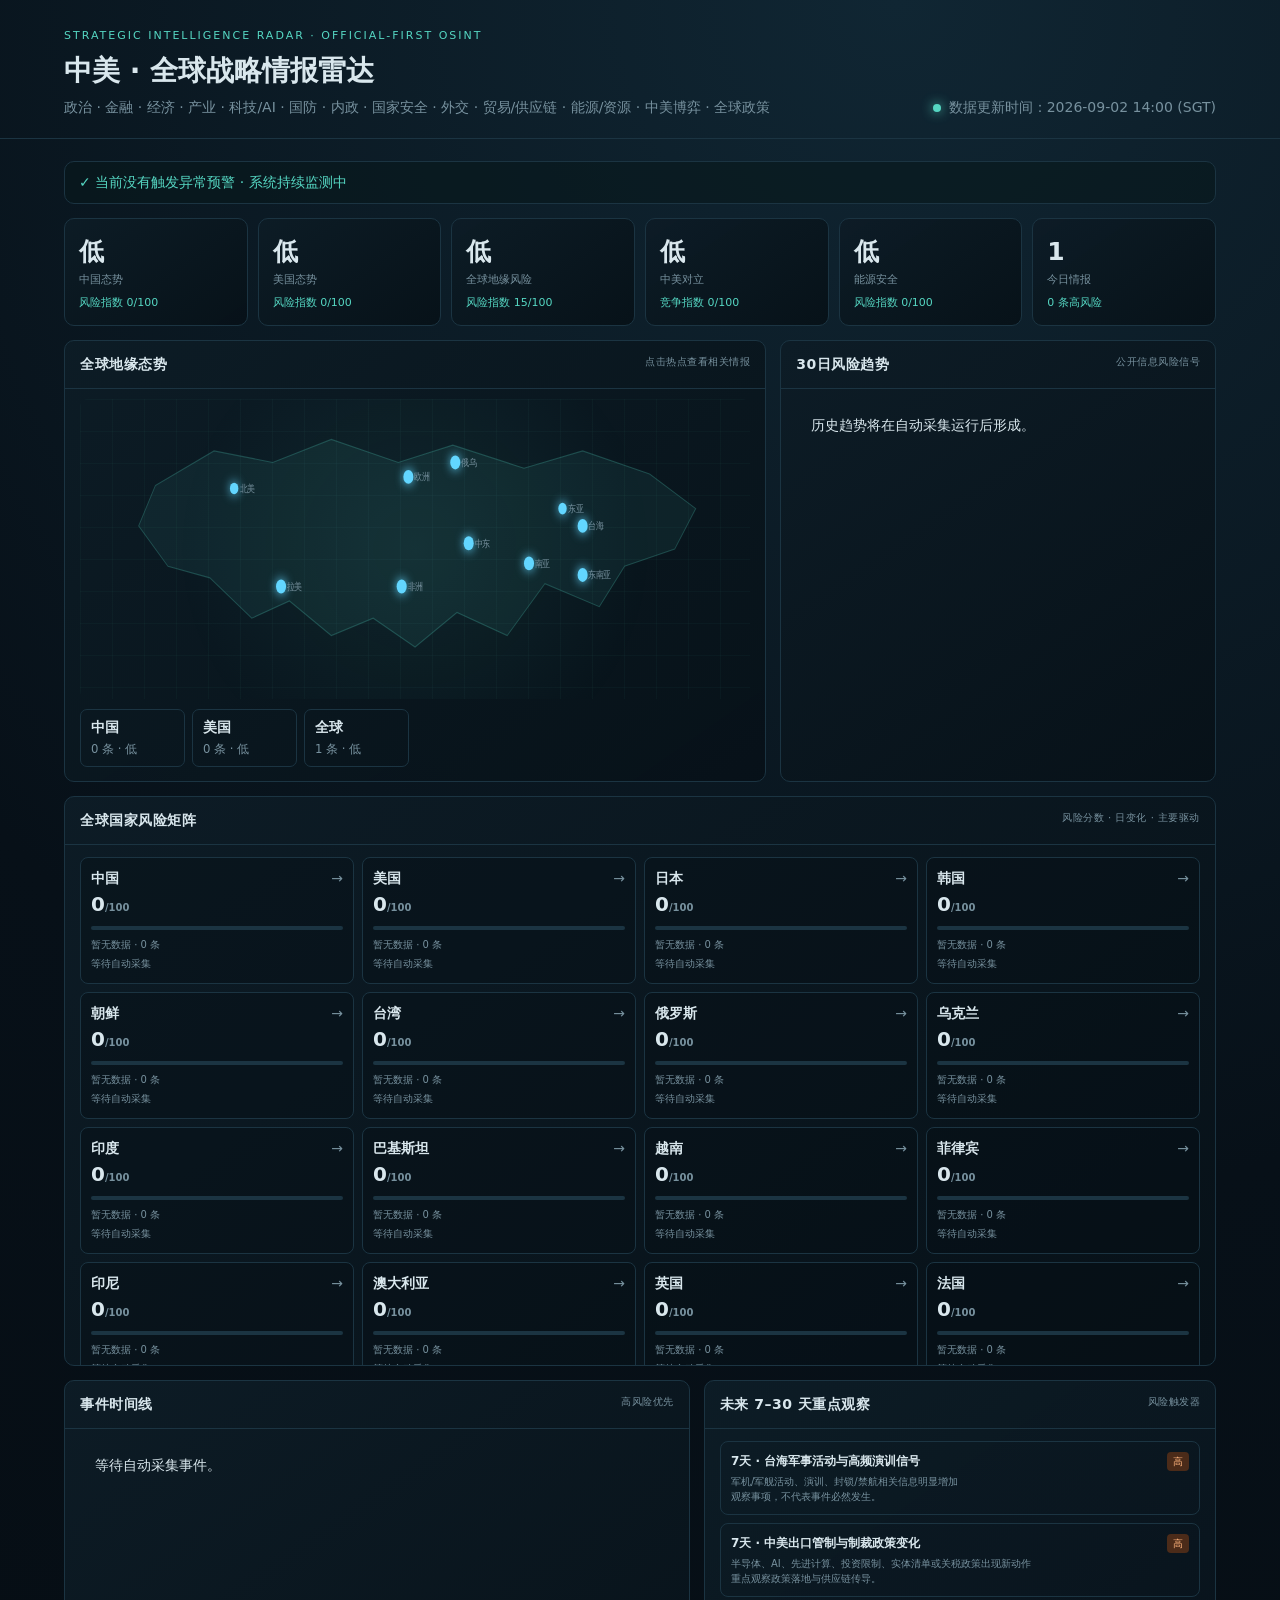
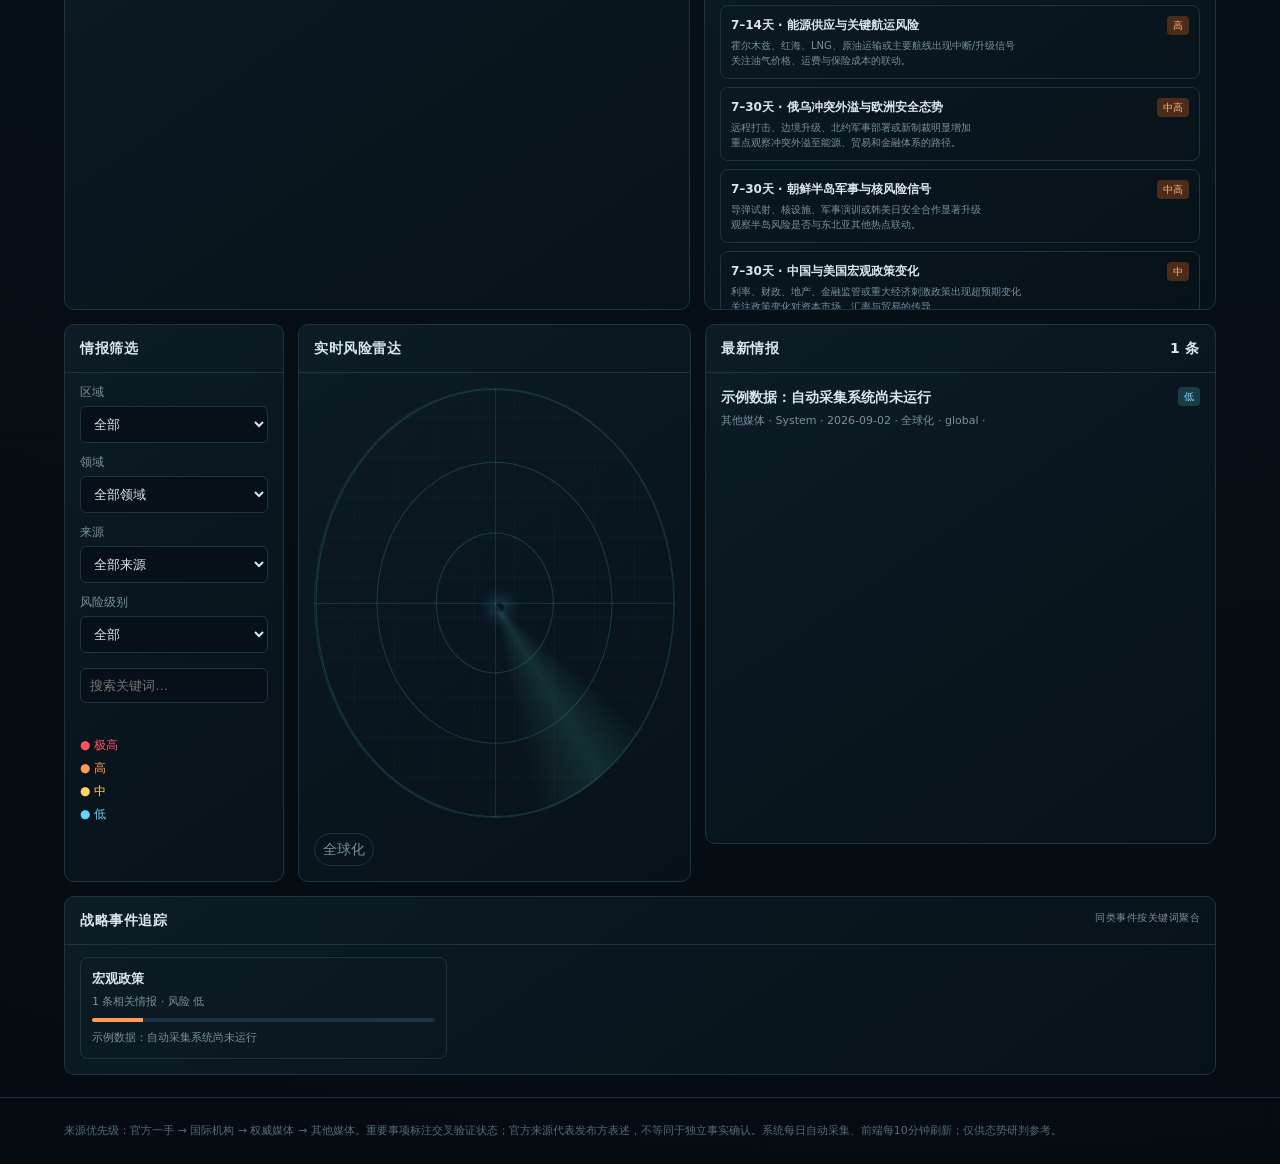
==== index.html @ b7cff1e7 "Update dashboard with all 13 intelligence categories and source filter" ====
<!doctype html>
<html lang="zh-CN"><head><meta charset="utf-8"><meta name="viewport" content="width=device-width,initial-scale=1"><meta name="theme-color" content="#071018"><title>中美 · 全球战略情报雷达</title><link rel="stylesheet" href="styles.css"></head><body>
<header class="topbar"><div><div class="eyebrow">STRATEGIC INTELLIGENCE RADAR · OFFICIAL-FIRST OSINT</div><h1>中美 · 全球战略情报雷达</h1><p>政治 · 金融 · 经济 · 产业 · 科技/AI · 国防 · 内政 · 国家安全 · 外交 · 贸易/供应链 · 能源/资源 · 中美博弈 · 全球政策</p></div><div class="status"><span class="dot"></span><span id="updated">正在读取数据…</span></div></header><main>
<section id="alerts" class="alerts"></section>
<section class="kpis" id="kpis"></section><section class="dashboard"><section class="panel map-panel"><div class="panel-title row"><span>全球地缘态势</span><span class="sub">点击热点查看相关情报</span></div><div id="worldMap" class="world-map"></div><div id="mapCards" class="map-cards"></div></section><section class="panel trend-panel"><div class="panel-title row"><span>30日风险趋势</span><span class="sub">公开信息风险信号</span></div><div id="trend" class="trend"></div><div id="trendLegend" class="trend-legend"></div></section></section>
<section class="panel matrix-panel"><div class="panel-title row"><span>全球国家风险矩阵</span><span class="sub">风险分数 · 日变化 · 主要驱动</span></div><div id="matrix" class="matrix"></div></section>
<section class="strategic-grid"><section class="panel"><div class="panel-title row"><span>事件时间线</span><span class="sub">高风险优先</span></div><div id="timeline" class="timeline"></div></section><section class="panel"><div class="panel-title row"><span>未来 7–30 天重点观察</span><span class="sub">风险触发器</span></div><div id="watchlist" class="watchlist"></div></section></section>
<section class="layout"><aside class="panel filters"><div class="panel-title">情报筛选</div><label>区域<select id="region"><option value="all">全部</option><option value="china">中国</option><option value="us">美国</option><option value="global">全球</option></select></label><label>领域<select id="category"><option value="all">全部领域</option><option>政治</option><option>金融</option><option>经济</option><option>产业</option><option>科技 / AI</option><option>国防</option><option>内政</option><option>国家安全</option><option>外交</option><option>贸易 / 供应链</option><option>能源 / 资源</option><option>中美博弈</option><option>全球政策</option></select></label><label>来源<select id="sourceTier"><option value="all">全部来源</option><option value="official">官方一手</option><option value="institution">国际机构</option><option value="major_media">权威媒体</option><option value="media">其他媒体</option></select></label><label>风险级别<select id="risk"><option value="all">全部</option><option value="critical">极高</option><option value="high">高</option><option value="medium">中</option><option value="low">低</option></select></label><input id="search" type="search" placeholder="搜索关键词…"><div class="legend"><span class="critical">● 极高</span><span class="high">● 高</span><span class="medium">● 中</span><span class="low">● 低</span></div></aside><section class="panel radar-panel"><div class="panel-title">实时风险雷达</div><div id="radar" class="radar"><div class="radar-ring r1"></div><div class="radar-ring r2"></div><div class="radar-ring r3"></div><div class="radar-cross"></div><div id="blips"></div></div><div id="hotspots" class="hotspots"></div></section><section class="panel feed-panel"><div class="panel-title row"><span>最新情报</span><span id="count"></span></div><div id="feed"></div></section></section>
<section class="panel events-panel"><div class="panel-title row"><span>战略事件追踪</span><span class="sub">同类事件按关键词聚合</span></div><div id="events" class="events"></div></section></main><footer>来源优先级：官方一手 → 国际机构 → 权威媒体 → 其他媒体。重要事项标注交叉验证状态；官方来源代表发布方表述，不等同于独立事实确认。系统每日自动采集、前端每10分钟刷新；仅供态势研判参考。</footer><script src="app.js"></script></body></html>
---- styles.css ----
:root{--bg:#071018;--panel:#0b1620;--line:#1b3442;--text:#d9e7ed;--muted:#77919e;--accent:#55d6c2;--critical:#ff5263;--high:#ff9b55;--medium:#ffd166;--low:#62d6ff}*{box-sizing:border-box}body{margin:0;background:radial-gradient(circle at 70% 0,#102633 0,#071018 42%,#050b10 100%);color:var(--text);font:14px/1.5 Inter,system-ui,-apple-system,BlinkMacSystemFont,"Segoe UI",sans-serif}.topbar{padding:28px 5vw 20px;border-bottom:1px solid var(--line);display:flex;justify-content:space-between;gap:20px;align-items:flex-end}.eyebrow{color:var(--accent);font-size:11px;letter-spacing:2px}h1{margin:5px 0;font-size:28px}p{margin:0;color:var(--muted)}.status{color:var(--muted);white-space:nowrap}.dot{display:inline-block;width:8px;height:8px;background:var(--accent);border-radius:50%;box-shadow:0 0 12px var(--accent);margin-right:8px}main{max-width:1550px;margin:auto;padding:22px 5vw}.alerts{display:grid;gap:9px;margin-bottom:14px}.alert-card{border:1px solid var(--line);border-radius:10px;padding:12px 14px;background:rgba(28,13,17,.75);box-shadow:0 0 18px rgba(255,82,99,.06)}.alert-high{border-color:rgba(255,82,99,.55)}.alert-medium{border-color:rgba(255,155,85,.5);background:rgba(30,22,15,.72)}.alert-top{display:flex;align-items:center;gap:8px;color:var(--muted);font-size:11px}.alert-top time{margin-left:auto}.alert-badge{background:var(--critical);color:#16070a;border-radius:4px;padding:2px 6px;font-weight:800;letter-spacing:.7px}.alert-card h2{font-size:15px;margin:5px 0}.alert-card p{font-size:12px}.alert-card small{display:block;margin-top:5px;color:#9aaeb6}.alert-empty{border:1px solid var(--line);border-radius:10px;padding:10px 14px;color:var(--accent);background:rgba(7,24,28,.6)}.kpis{display:grid;grid-template-columns:repeat(6,1fr);gap:10px;margin-bottom:14px}.kpi,.panel{background:linear-gradient(145deg,rgba(13,28,38,.96),rgba(7,17,24,.98));border:1px solid var(--line);border-radius:10px}.kpi{padding:14px}.kpi b{font-size:25px}.kpi span{display:block;color:var(--muted);font-size:11px;margin-top:2px}.kpi .score{font-size:11px;color:var(--accent);margin-top:6px}.dashboard{display:grid;grid-template-columns:1.45fr .9fr;gap:14px;margin-bottom:14px}.panel-title{padding:13px 15px;border-bottom:1px solid var(--line);font-weight:700;letter-spacing:.5px}.row{display:flex;justify-content:space-between}.sub{font-size:10px;color:var(--muted);font-weight:400}.world-map{height:300px;margin:10px 15px 0;position:relative;border-radius:8px;overflow:hidden;background:radial-gradient(circle at 50% 50%,rgba(85,214,194,.08),transparent 65%),linear-gradient(rgba(85,214,194,.035) 1px,transparent 1px),linear-gradient(90deg,rgba(85,214,194,.035) 1px,transparent 1px);background-size:auto,32px 32px,32px 32px}.world-map svg{width:100%;height:100%}.map-outline{fill:rgba(85,214,194,.07);stroke:rgba(85,214,194,.25);stroke-width:1}.map-dot{cursor:pointer;filter:drop-shadow(0 0 5px currentColor)}.map-label{fill:var(--muted);font-size:9px}.map-cards{display:flex;gap:7px;flex-wrap:wrap;padding:10px 15px 14px}.map-card{border:1px solid var(--line);padding:7px 10px;border-radius:7px;min-width:105px}.map-card b{display:block}.map-card small{color:var(--muted)}.trend{height:300px;padding:12px 15px 0}.trend svg{width:100%;height:100%}.trend-grid{stroke:rgba(85,214,194,.12);stroke-width:1}.trend-line{fill:none;stroke:var(--accent);stroke-width:2.5}.trend-area{fill:rgba(85,214,194,.08)}.trend-dot{fill:var(--accent)}.trend-text{fill:var(--muted);font-size:9px}.trend-legend{padding:4px 15px 14px;color:var(--muted);font-size:10px}.matrix-panel{margin-bottom:14px}.matrix{display:grid;grid-template-columns:repeat(4,1fr);gap:8px;padding:12px 15px 15px;max-height:520px;overflow:auto}.country{border:1px solid var(--line);border-radius:8px;padding:10px;background:rgba(4,12,18,.35)}.country .head{display:flex;justify-content:space-between;gap:8px}.country b{font-size:14px}.country small,.country p{font-size:10px;color:var(--muted)}.country .score{font-size:20px;font-weight:700}.arrow.up{color:var(--critical)}.arrow.down{color:var(--accent)}.arrow.flat{color:var(--muted)}.country .bar{height:4px;background:var(--line);border-radius:3px;overflow:hidden;margin:7px 0}.country .bar i{display:block;height:100%;background:var(--high)}.strategic-grid{display:grid;grid-template-columns:1.1fr .9fr;gap:14px;margin-bottom:14px}.timeline,.watchlist{padding:12px 15px;max-height:480px;overflow:auto}.timeline-item{display:grid;grid-template-columns:70px 1fr;gap:10px;padding:10px 0;border-bottom:1px solid var(--line)}.timeline-item:last-child{border:0}.timeline-date{color:var(--muted);font-size:10px}.timeline-item h3{margin:0 0 3px;font-size:12px}.watch{border:1px solid var(--line);border-radius:8px;padding:10px;margin-bottom:8px}.watch:last-child{margin-bottom:0}.watch h3{margin:0 0 4px;font-size:12px}.watch p{font-size:10px}.priority{float:right;font-size:10px;padding:2px 6px;border-radius:4px;background:#4b2b19;color:#ffb47d}.layout{display:grid;grid-template-columns:220px minmax(330px,1fr) minmax(400px,1.3fr);gap:14px}.filters label{display:block;padding:10px 15px 0;color:var(--muted);font-size:12px}.filters select,.filters input{width:100%;margin-top:5px;padding:9px;background:#071018;border:1px solid var(--line);color:var(--text);border-radius:6px}.filters input{margin:15px;width:calc(100% - 30px)}.legend{padding:18px 15px;display:grid;gap:5px;font-size:12px}.critical{color:var(--critical)}.high{color:var(--high)}.medium{color:var(--medium)}.low{color:var(--low)}.radar{height:430px;margin:15px;position:relative;overflow:hidden;background:repeating-linear-gradient(0deg,transparent 0 39px,rgba(85,214,194,.06) 40px),repeating-linear-gradient(90deg,transparent 0 39px,rgba(85,214,194,.06) 40px);border:1px solid #15303a;border-radius:50%}.radar:after{content:"";position:absolute;inset:0;background:conic-gradient(from 220deg,transparent 0 75%,rgba(85,214,194,.14) 80%,transparent 86%);animation:sweep 5s linear infinite}@keyframes sweep{to{transform:rotate(360deg)}}.radar-ring{position:absolute;border:1px solid rgba(85,214,194,.2);border-radius:50%;left:50%;top:50%;transform:translate(-50%,-50%)}.r1{width:33%;height:33%}.r2{width:66%;height:66%}.r3{width:100%;height:100%}.radar-cross{position:absolute;left:50%;top:0;bottom:0;border-left:1px solid rgba(85,214,194,.14)}.radar-cross:after{content:"";position:absolute;top:50%;left:-50vw;width:100vw;border-top:1px solid rgba(85,214,194,.14)}.blip{position:absolute;width:9px;height:9px;border-radius:50%;box-shadow:0 0 16px currentColor;z-index:2}.hotspots{padding:0 15px 15px;display:flex;flex-wrap:wrap;gap:7px}.tag{border:1px solid var(--line);padding:5px 8px;border-radius:20px;color:var(--muted)}.feed-panel{min-height:430px;max-height:520px;overflow:auto}.item{padding:14px 15px;border-bottom:1px solid var(--line)}.item:last-child{border:0}.item h3{font-size:14px;margin:0 0 5px}.meta{color:var(--muted);font-size:11px}.badge{float:right;border-radius:4px;padding:2px 6px;font-size:10px}.badge.极高{background:#4a1820;color:#ff8290}.badge.高{background:#4b2b19;color:#ffb47d}.badge.中{background:#493e19;color:#ffe092}.badge.低{background:#173c48;color:#82e3ff}a{color:inherit;text-decoration:none}.events-panel{margin-top:14px}.events{display:grid;grid-template-columns:repeat(3,1fr);gap:10px;padding:12px 15px 15px}.event{border:1px solid var(--line);border-radius:8px;padding:11px}.event h3{margin:0 0 5px;font-size:13px}.event p{font-size:11px}.event .bar{height:4px;background:var(--line);margin:8px 0;border-radius:3px;overflow:hidden}.event .bar i{display:block;height:100%;background:var(--high)}footer{padding:25px 5vw;color:#536b75;font-size:11px;border-top:1px solid var(--line)}@media(max-width:1100px){.kpis{grid-template-columns:repeat(3,1fr)}.layout{grid-template-columns:1fr 1fr}.filters{grid-column:1/-1}.dashboard,.strategic-grid{grid-template-columns:1fr}.matrix{grid-template-columns:repeat(3,1fr)}.events{grid-template-columns:1fr 1fr}}@media(max-width:700px){.topbar{display:block}.status{margin-top:12px}.kpis{grid-template-columns:repeat(2,1fr)}.layout{grid-template-columns:1fr}.filters{display:block}.world-map{height:250px}.matrix{grid-template-columns:1fr 1fr}.events{grid-template-columns:1fr}.kpi b{font-size:22px}}
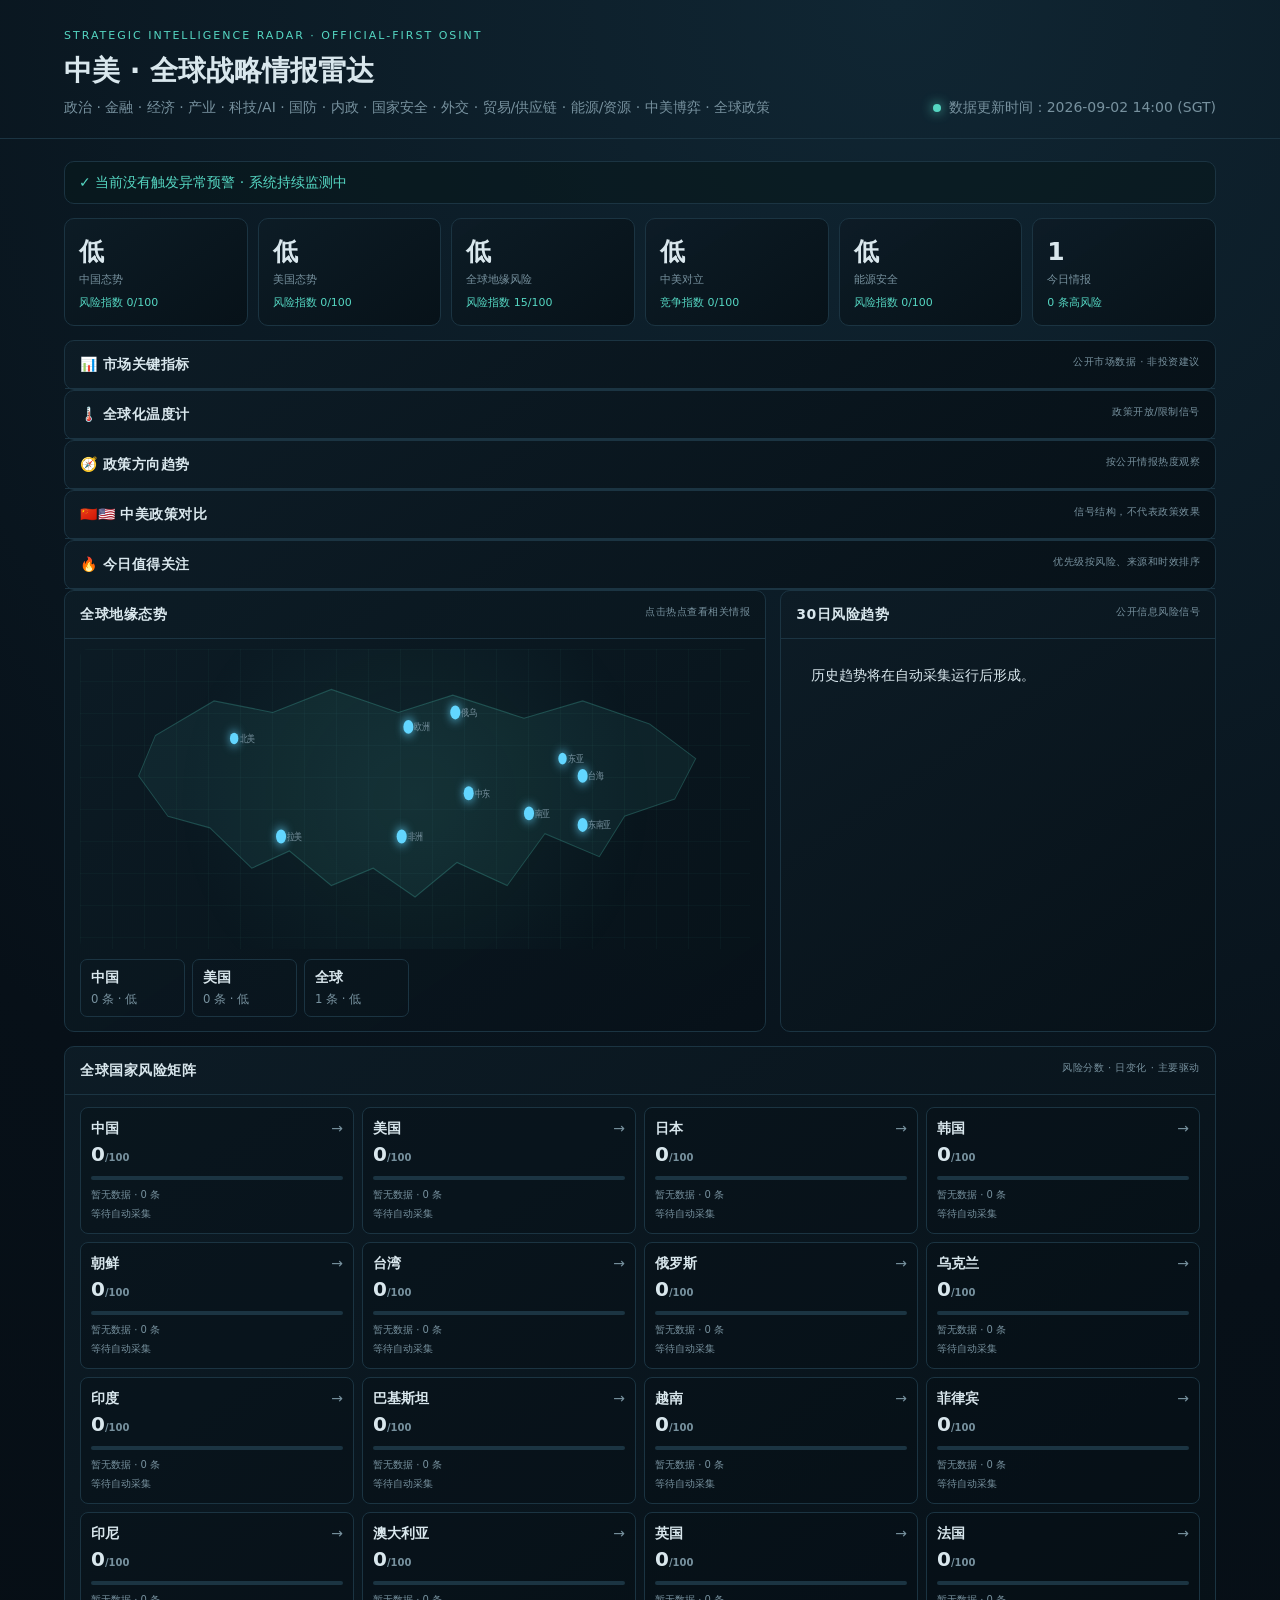
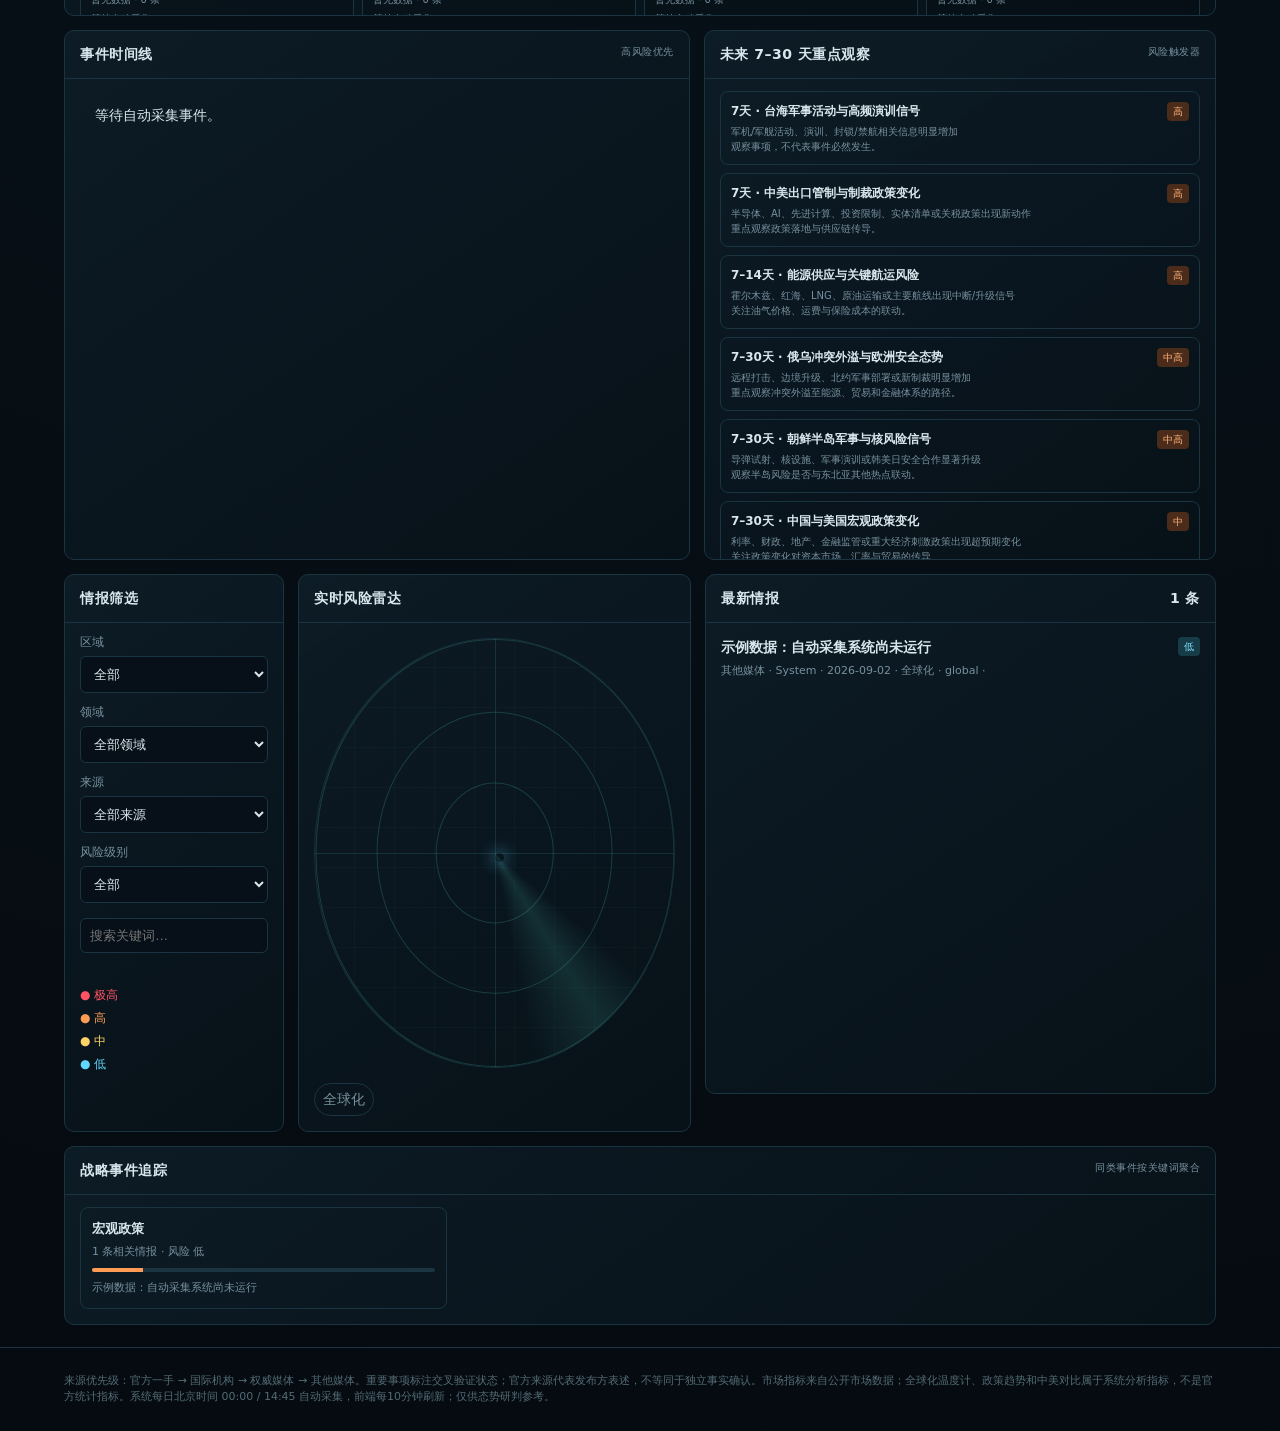
==== commit 683e3900: "feat: add market policy and focus dashboards" ====
--- a/index.html
+++ b/index.html
@@ -2,8 +2,18 @@
 <html lang="zh-CN"><head><meta charset="utf-8"><meta name="viewport" content="width=device-width,initial-scale=1"><meta name="theme-color" content="#071018"><title>中美 · 全球战略情报雷达</title><link rel="stylesheet" href="styles.css"></head><body>
 <header class="topbar"><div><div class="eyebrow">STRATEGIC INTELLIGENCE RADAR · OFFICIAL-FIRST OSINT</div><h1>中美 · 全球战略情报雷达</h1><p>政治 · 金融 · 经济 · 产业 · 科技/AI · 国防 · 内政 · 国家安全 · 外交 · 贸易/供应链 · 能源/资源 · 中美博弈 · 全球政策</p></div><div class="status"><span class="dot"></span><span id="updated">正在读取数据…</span></div></header><main>
 <section id="alerts" class="alerts"></section>
-<section class="kpis" id="kpis"></section><section class="dashboard"><section class="panel map-panel"><div class="panel-title row"><span>全球地缘态势</span><span class="sub">点击热点查看相关情报</span></div><div id="worldMap" class="world-map"></div><div id="mapCards" class="map-cards"></div></section><section class="panel trend-panel"><div class="panel-title row"><span>30日风险趋势</span><span class="sub">公开信息风险信号</span></div><div id="trend" class="trend"></div><div id="trendLegend" class="trend-legend"></div></section></section>
+<section class="kpis" id="kpis"></section>
+<section class="intel-grid">
+<section class="panel"><div class="panel-title row"><span>📊 市场关键指标</span><span class="sub">公开市场数据 · 非投资建议</span></div><div id="marketIndicators" class="indicator-grid"></div></section>
+<section class="panel"><div class="panel-title row"><span>🌡️ 全球化温度计</span><span class="sub">政策开放/限制信号</span></div><div id="globalTemp" class="temperature"></div></section>
+</section>
+<section class="intel-grid">
+<section class="panel"><div class="panel-title row"><span>🧭 政策方向趋势</span><span class="sub">按公开情报热度观察</span></div><div id="policyDirection" class="direction-grid"></div></section>
+<section class="panel"><div class="panel-title row"><span>🇨🇳🇺🇸 中美政策对比</span><span class="sub">信号结构，不代表政策效果</span></div><div id="policyCompare" class="compare-grid"></div></section>
+</section>
+<section class="panel focus-panel"><div class="panel-title row"><span>🔥 今日值得关注</span><span class="sub">优先级按风险、来源和时效排序</span></div><div id="todayFocus" class="focus-list"></div></section>
+<section class="dashboard"><section class="panel map-panel"><div class="panel-title row"><span>全球地缘态势</span><span class="sub">点击热点查看相关情报</span></div><div id="worldMap" class="world-map"></div><div id="mapCards" class="map-cards"></div></section><section class="panel trend-panel"><div class="panel-title row"><span>30日风险趋势</span><span class="sub">公开信息风险信号</span></div><div id="trend" class="trend"></div><div id="trendLegend" class="trend-legend"></div></section></section>
 <section class="panel matrix-panel"><div class="panel-title row"><span>全球国家风险矩阵</span><span class="sub">风险分数 · 日变化 · 主要驱动</span></div><div id="matrix" class="matrix"></div></section>
 <section class="strategic-grid"><section class="panel"><div class="panel-title row"><span>事件时间线</span><span class="sub">高风险优先</span></div><div id="timeline" class="timeline"></div></section><section class="panel"><div class="panel-title row"><span>未来 7–30 天重点观察</span><span class="sub">风险触发器</span></div><div id="watchlist" class="watchlist"></div></section></section>
 <section class="layout"><aside class="panel filters"><div class="panel-title">情报筛选</div><label>区域<select id="region"><option value="all">全部</option><option value="china">中国</option><option value="us">美国</option><option value="global">全球</option></select></label><label>领域<select id="category"><option value="all">全部领域</option><option>政治</option><option>金融</option><option>经济</option><option>产业</option><option>科技 / AI</option><option>国防</option><option>内政</option><option>国家安全</option><option>外交</option><option>贸易 / 供应链</option><option>能源 / 资源</option><option>中美博弈</option><option>全球政策</option></select></label><label>来源<select id="sourceTier"><option value="all">全部来源</option><option value="official">官方一手</option><option value="institution">国际机构</option><option value="major_media">权威媒体</option><option value="media">其他媒体</option></select></label><label>风险级别<select id="risk"><option value="all">全部</option><option value="critical">极高</option><option value="high">高</option><option value="medium">中</option><option value="low">低</option></select></label><input id="search" type="search" placeholder="搜索关键词…"><div class="legend"><span class="critical">● 极高</span><span class="high">● 高</span><span class="medium">● 中</span><span class="low">● 低</span></div></aside><section class="panel radar-panel"><div class="panel-title">实时风险雷达</div><div id="radar" class="radar"><div class="radar-ring r1"></div><div class="radar-ring r2"></div><div class="radar-ring r3"></div><div class="radar-cross"></div><div id="blips"></div></div><div id="hotspots" class="hotspots"></div></section><section class="panel feed-panel"><div class="panel-title row"><span>最新情报</span><span id="count"></span></div><div id="feed"></div></section></section>
-<section class="panel events-panel"><div class="panel-title row"><span>战略事件追踪</span><span class="sub">同类事件按关键词聚合</span></div><div id="events" class="events"></div></section></main><footer>来源优先级：官方一手 → 国际机构 → 权威媒体 → 其他媒体。重要事项标注交叉验证状态；官方来源代表发布方表述，不等同于独立事实确认。系统每日自动采集、前端每10分钟刷新；仅供态势研判参考。</footer><script src="app.js"></script></body></html>
+<section class="panel events-panel"><div class="panel-title row"><span>战略事件追踪</span><span class="sub">同类事件按关键词聚合</span></div><div id="events" class="events"></div></section></main><footer>来源优先级：官方一手 → 国际机构 → 权威媒体 → 其他媒体。重要事项标注交叉验证状态；官方来源代表发布方表述，不等同于独立事实确认。市场指标来自公开市场数据；全球化温度计、政策趋势和中美对比属于系统分析指标，不是官方统计指标。系统每日北京时间 00:00 / 14:45 自动采集，前端每10分钟刷新；仅供态势研判参考。</footer><script src="app.js"></script></body></html>
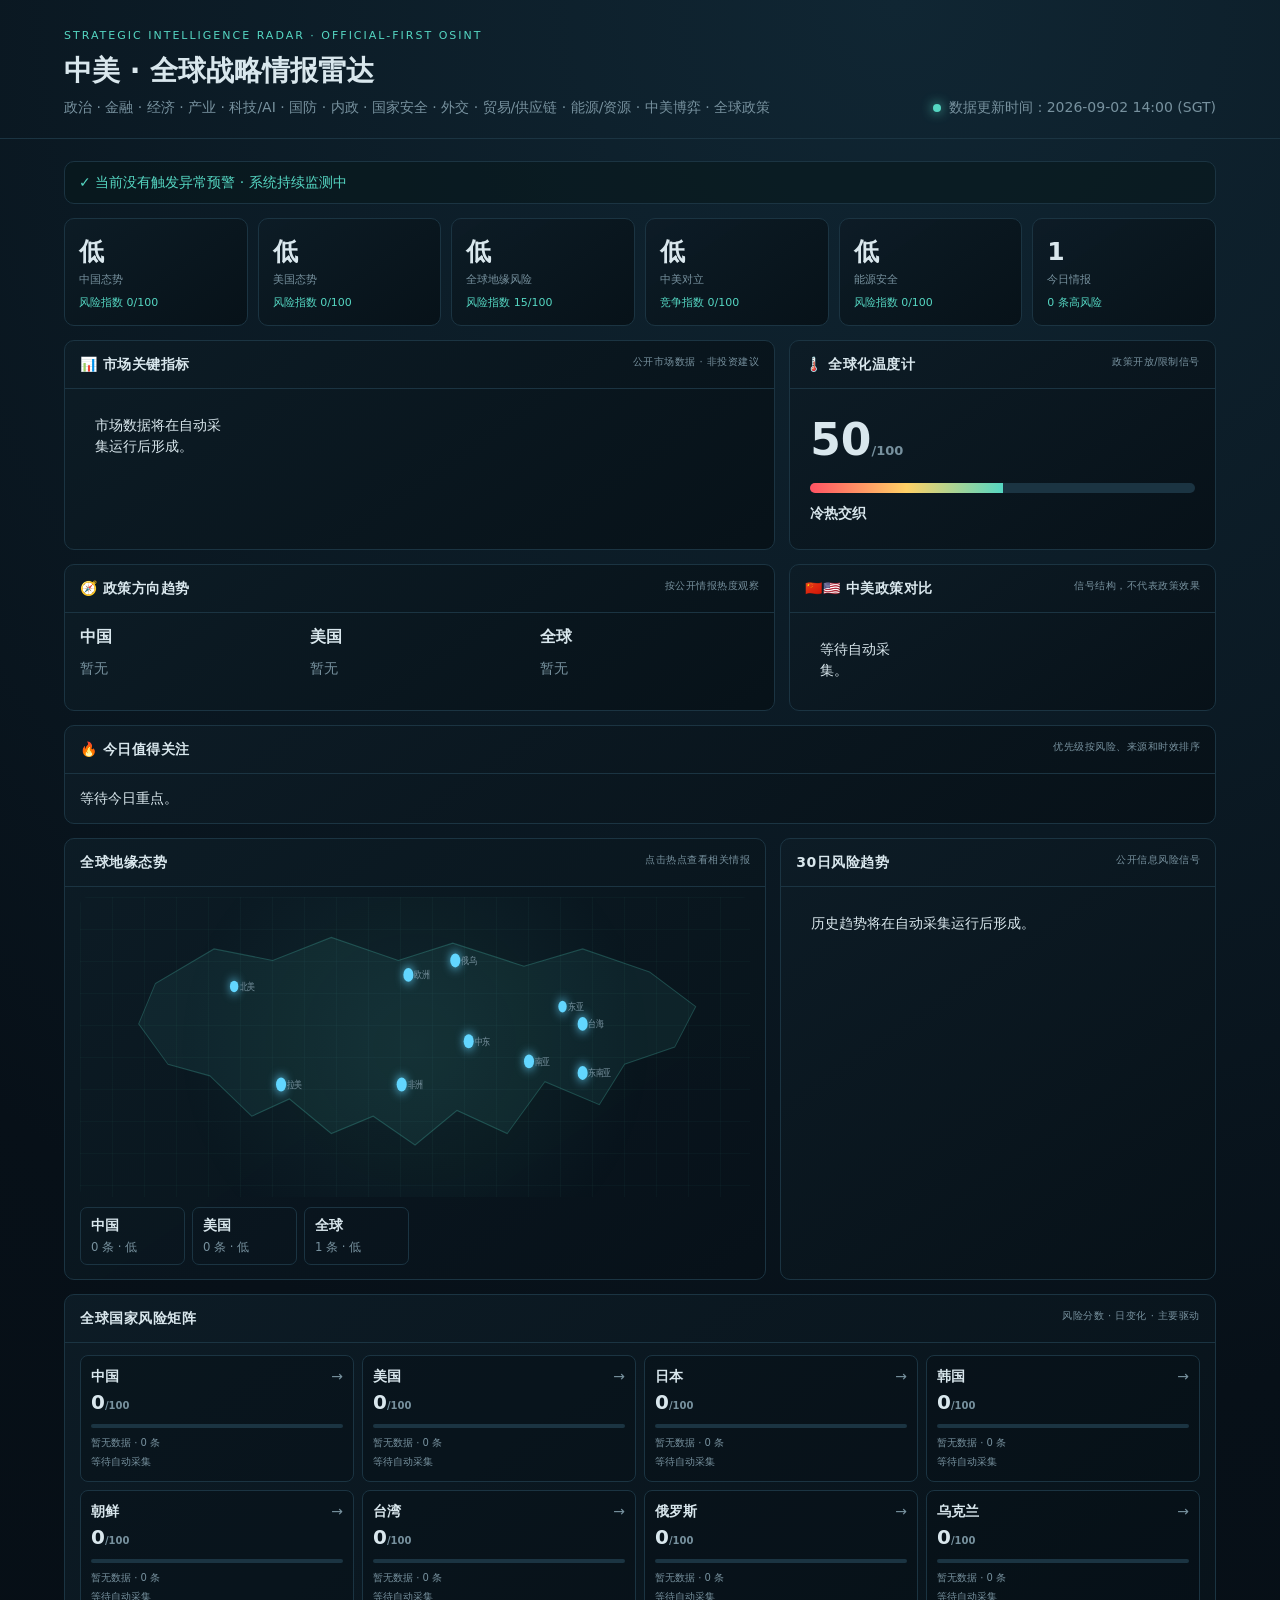
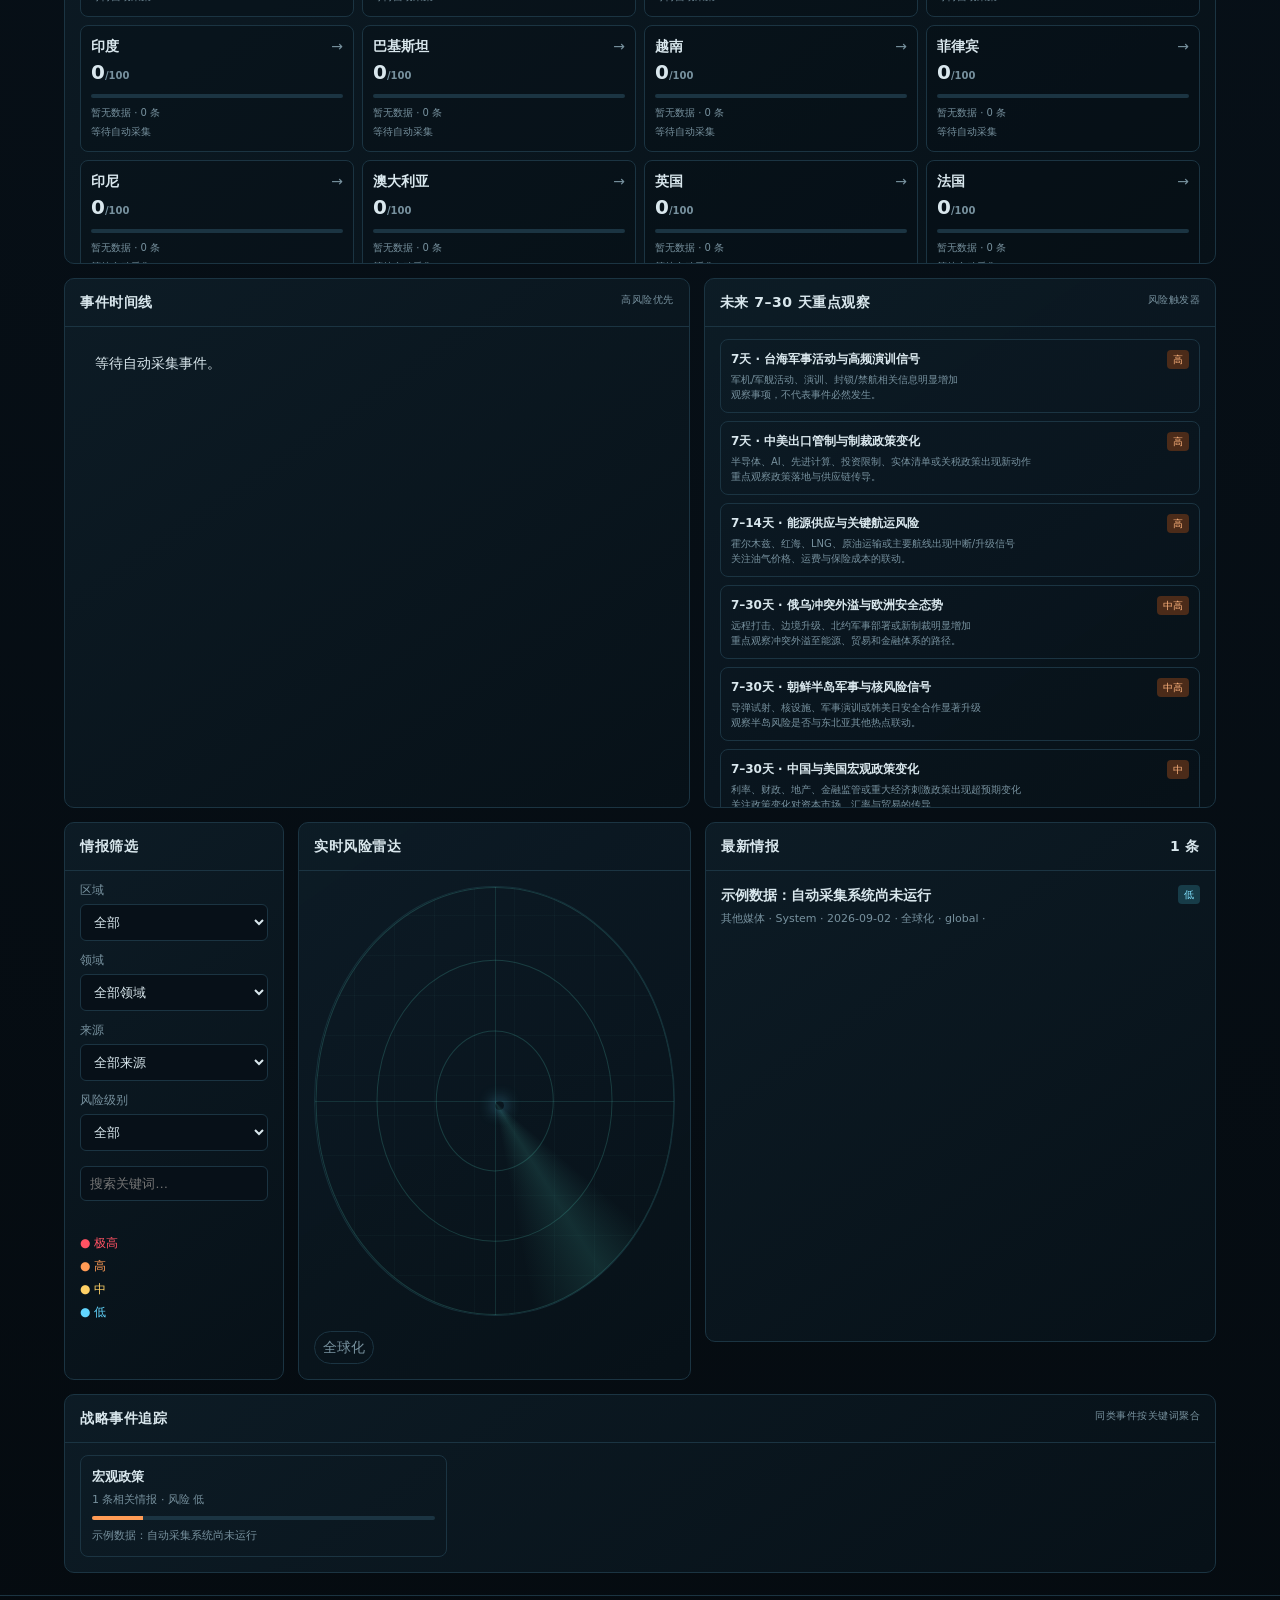
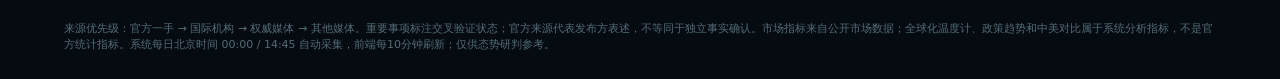
==== commit 98f69f94: "fix: load indicator panel styles" ====
--- a/index.html
+++ b/index.html
@@ -1,16 +1,9 @@
 <!doctype html>
-<html lang="zh-CN"><head><meta charset="utf-8"><meta name="viewport" content="width=device-width,initial-scale=1"><meta name="theme-color" content="#071018"><title>中美 · 全球战略情报雷达</title><link rel="stylesheet" href="styles.css"></head><body>
+<html lang="zh-CN"><head><meta charset="utf-8"><meta name="viewport" content="width=device-width,initial-scale=1"><meta name="theme-color" content="#071018"><title>中美 · 全球战略情报雷达</title><link rel="stylesheet" href="styles.css"><link rel="stylesheet" href="dashboard-extra.css"></head><body>
 <header class="topbar"><div><div class="eyebrow">STRATEGIC INTELLIGENCE RADAR · OFFICIAL-FIRST OSINT</div><h1>中美 · 全球战略情报雷达</h1><p>政治 · 金融 · 经济 · 产业 · 科技/AI · 国防 · 内政 · 国家安全 · 外交 · 贸易/供应链 · 能源/资源 · 中美博弈 · 全球政策</p></div><div class="status"><span class="dot"></span><span id="updated">正在读取数据…</span></div></header><main>
-<section id="alerts" class="alerts"></section>
-<section class="kpis" id="kpis"></section>
-<section class="intel-grid">
-<section class="panel"><div class="panel-title row"><span>📊 市场关键指标</span><span class="sub">公开市场数据 · 非投资建议</span></div><div id="marketIndicators" class="indicator-grid"></div></section>
-<section class="panel"><div class="panel-title row"><span>🌡️ 全球化温度计</span><span class="sub">政策开放/限制信号</span></div><div id="globalTemp" class="temperature"></div></section>
-</section>
-<section class="intel-grid">
-<section class="panel"><div class="panel-title row"><span>🧭 政策方向趋势</span><span class="sub">按公开情报热度观察</span></div><div id="policyDirection" class="direction-grid"></div></section>
-<section class="panel"><div class="panel-title row"><span>🇨🇳🇺🇸 中美政策对比</span><span class="sub">信号结构，不代表政策效果</span></div><div id="policyCompare" class="compare-grid"></div></section>
-</section>
+<section id="alerts" class="alerts"></section><section class="kpis" id="kpis"></section>
+<section class="intel-grid"><section class="panel"><div class="panel-title row"><span>📊 市场关键指标</span><span class="sub">公开市场数据 · 非投资建议</span></div><div id="marketIndicators" class="indicator-grid"></div></section><section class="panel"><div class="panel-title row"><span>🌡️ 全球化温度计</span><span class="sub">政策开放/限制信号</span></div><div id="globalTemp" class="temperature"></div></section></section>
+<section class="intel-grid"><section class="panel"><div class="panel-title row"><span>🧭 政策方向趋势</span><span class="sub">按公开情报热度观察</span></div><div id="policyDirection" class="direction-grid"></div></section><section class="panel"><div class="panel-title row"><span>🇨🇳🇺🇸 中美政策对比</span><span class="sub">信号结构，不代表政策效果</span></div><div id="policyCompare" class="compare-grid"></div></section></section>
 <section class="panel focus-panel"><div class="panel-title row"><span>🔥 今日值得关注</span><span class="sub">优先级按风险、来源和时效排序</span></div><div id="todayFocus" class="focus-list"></div></section>
 <section class="dashboard"><section class="panel map-panel"><div class="panel-title row"><span>全球地缘态势</span><span class="sub">点击热点查看相关情报</span></div><div id="worldMap" class="world-map"></div><div id="mapCards" class="map-cards"></div></section><section class="panel trend-panel"><div class="panel-title row"><span>30日风险趋势</span><span class="sub">公开信息风险信号</span></div><div id="trend" class="trend"></div><div id="trendLegend" class="trend-legend"></div></section></section>
 <section class="panel matrix-panel"><div class="panel-title row"><span>全球国家风险矩阵</span><span class="sub">风险分数 · 日变化 · 主要驱动</span></div><div id="matrix" class="matrix"></div></section>
--- a/dashboard-extra.css
+++ b/dashboard-extra.css
@@ -0,0 +1 @@
+.intel-grid{display:grid;grid-template-columns:1.25fr .75fr;gap:14px;margin-bottom:14px}.indicator-grid{display:grid;grid-template-columns:repeat(4,1fr);gap:8px;padding:12px 15px 15px}.indicator{border:1px solid var(--line);border-radius:8px;padding:10px;display:grid;grid-template-columns:1fr auto;gap:2px;background:rgba(4,12,18,.35)}.indicator b{font-size:11px;color:var(--muted)}.indicator strong{font-size:18px}.indicator span{font-size:11px}.indicator small{font-size:9px;color:var(--muted)}.indicator .up{color:var(--critical)}.indicator .down{color:var(--accent)}.indicator .flat{color:var(--muted)}.temperature{padding:18px 20px 20px}.temp-score{font-size:44px;font-weight:800}.temp-score small{font-size:13px;color:var(--muted)}.temp-bar{height:10px;background:var(--line);border-radius:10px;overflow:hidden;margin:10px 0}.temp-bar i{display:block;height:100%;background:linear-gradient(90deg,var(--critical),var(--medium),var(--accent))}.temperature b{font-size:14px}.temperature p{font-size:10px;margin-top:5px}.direction-grid,.compare-grid{display:grid;grid-template-columns:repeat(3,1fr);gap:10px;padding:12px 15px 15px}.direction h3,.compare h3{margin:0 0 8px}.direction div{display:grid;grid-template-columns:80px 1fr 25px;align-items:center;gap:5px;margin:6px 0;font-size:10px}.direction i{display:block;height:5px;background:var(--accent);border-radius:5px}.direction small{color:var(--muted)}.compare{border:1px solid var(--line);border-radius:8px;padding:10px}.compare>b{font-size:22px}.compare>small{display:block;color:var(--muted);font-size:9px}.compare div{display:flex;justify-content:space-between;border-top:1px solid var(--line);padding:5px 0;font-size:10px}.compare em{font-style:normal;color:var(--accent)}.focus-panel{margin-bottom:14px}.focus-list{display:grid;grid-template-columns:repeat(2,1fr)}.focus-item{padding:12px 15px;border-bottom:1px solid var(--line)}.focus-item h3{font-size:13px;margin:0 0 4px}.focus-item p{font-size:10px}@media(max-width:1100px){.intel-grid{grid-template-columns:1fr}.indicator-grid{grid-template-columns:repeat(4,1fr)}}@media(max-width:700px){.indicator-grid{grid-template-columns:repeat(2,1fr)}.direction-grid,.compare-grid,.focus-list{grid-template-columns:1fr}.focus-item{border-bottom:1px solid var(--line)}}
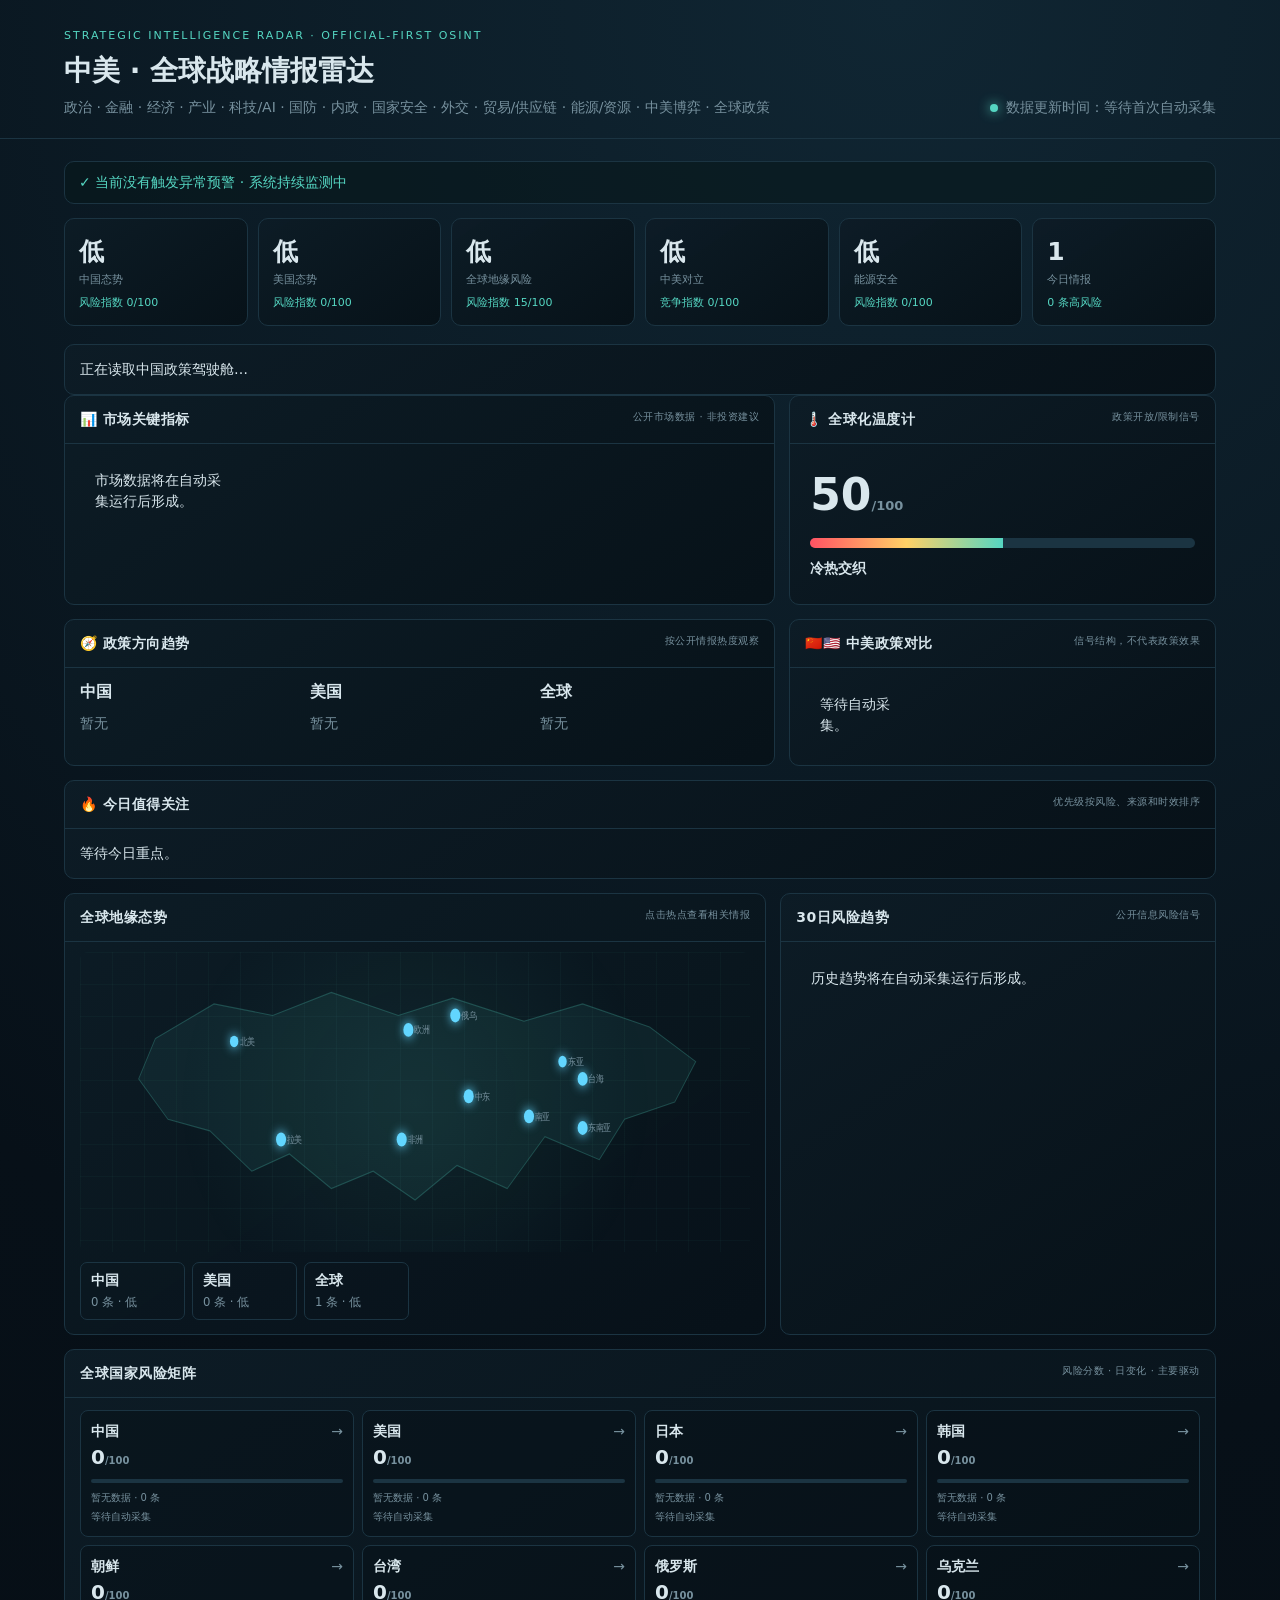
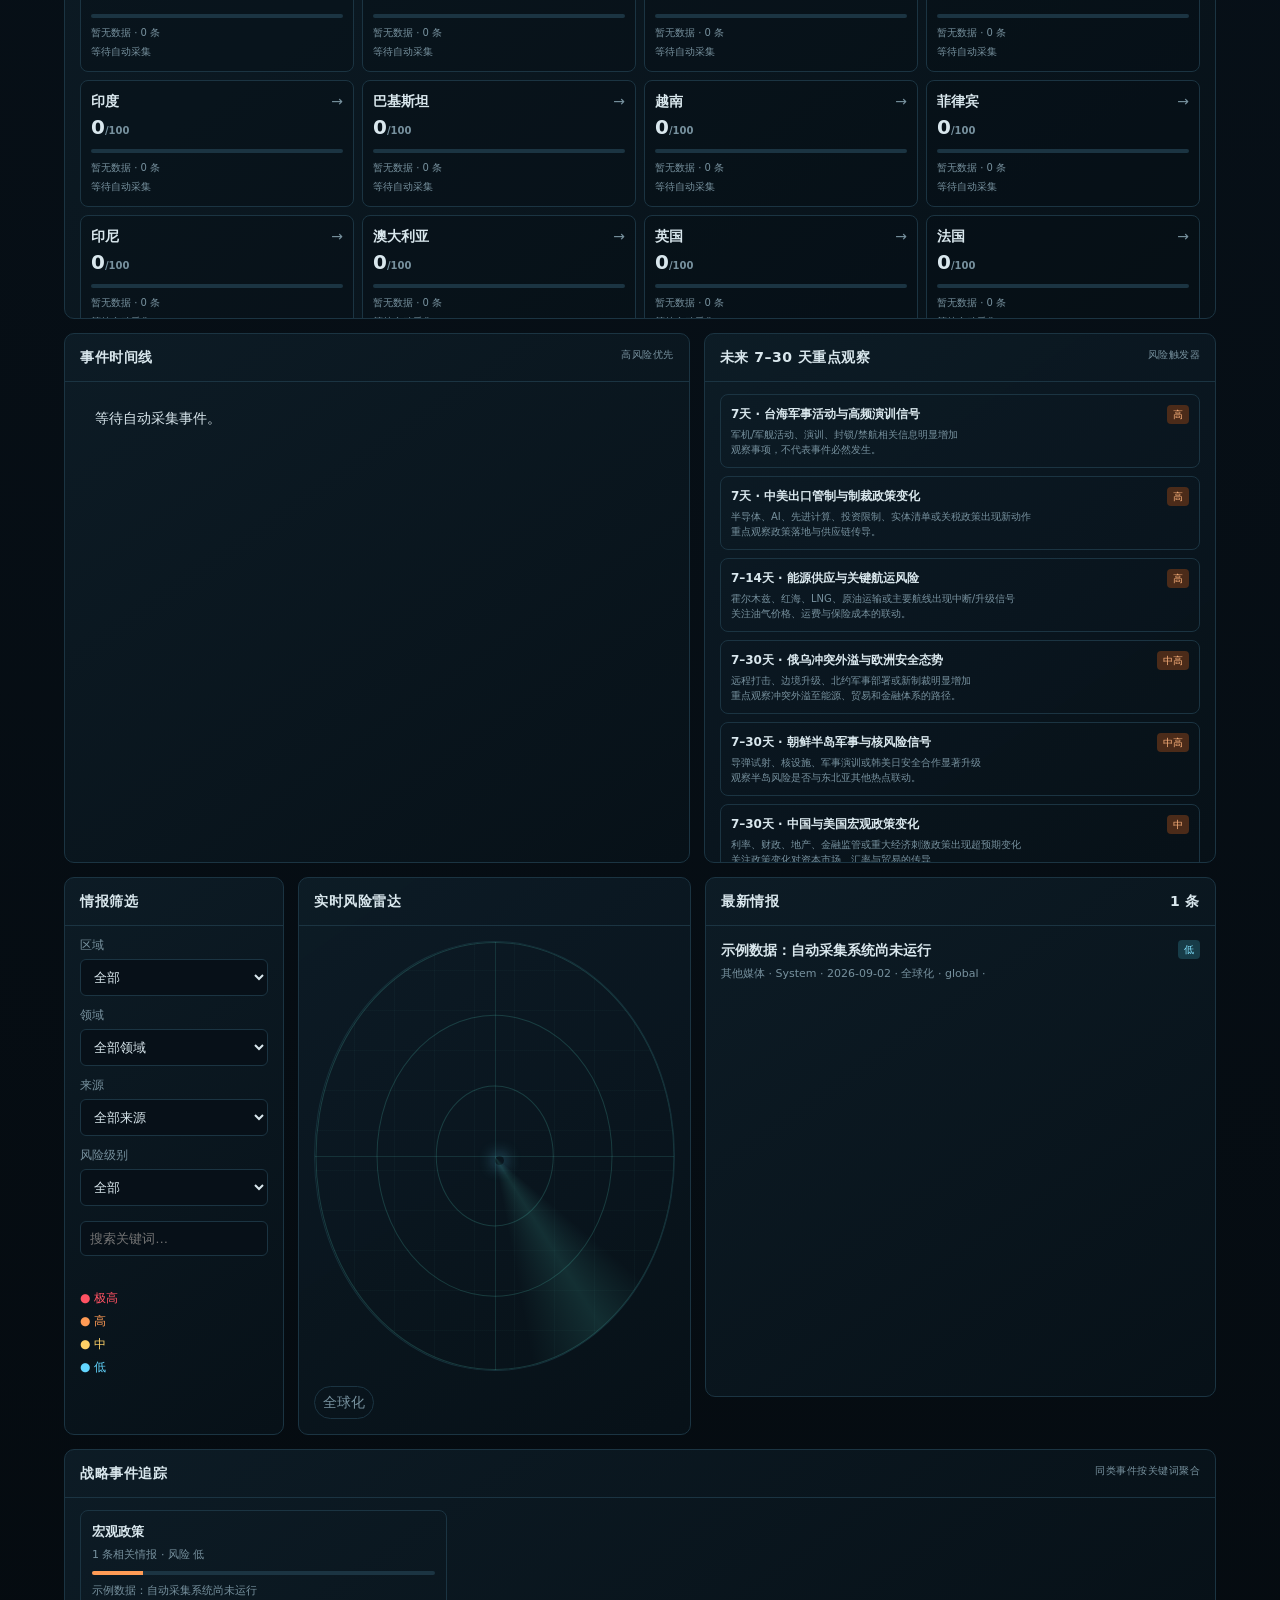
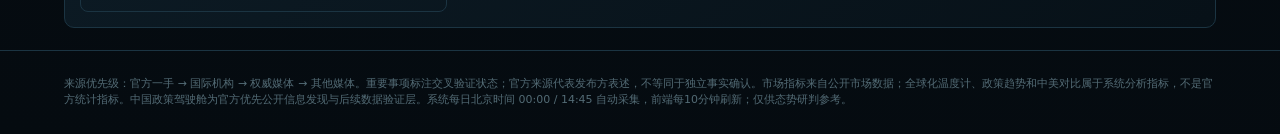
==== commit a8257e81: "feat: add China policy cockpit to dashboard" ====
--- a/index.html
+++ b/index.html
@@ -1,7 +1,8 @@
 <!doctype html>
-<html lang="zh-CN"><head><meta charset="utf-8"><meta name="viewport" content="width=device-width,initial-scale=1"><meta name="theme-color" content="#071018"><title>中美 · 全球战略情报雷达</title><link rel="stylesheet" href="styles.css"><link rel="stylesheet" href="dashboard-extra.css"></head><body>
+<html lang="zh-CN"><head><meta charset="utf-8"><meta name="viewport" content="width=device-width,initial-scale=1"><meta name="theme-color" content="#071018"><title>中美 · 全球战略情报雷达</title><link rel="stylesheet" href="styles.css"><link rel="stylesheet" href="dashboard-extra.css"><link rel="stylesheet" href="policy-radar.css"></head><body>
 <header class="topbar"><div><div class="eyebrow">STRATEGIC INTELLIGENCE RADAR · OFFICIAL-FIRST OSINT</div><h1>中美 · 全球战略情报雷达</h1><p>政治 · 金融 · 经济 · 产业 · 科技/AI · 国防 · 内政 · 国家安全 · 外交 · 贸易/供应链 · 能源/资源 · 中美博弈 · 全球政策</p></div><div class="status"><span class="dot"></span><span id="updated">正在读取数据…</span></div></header><main>
 <section id="alerts" class="alerts"></section><section class="kpis" id="kpis"></section>
+<section id="policyRadar" class="panel policy-radar"><div class="item">正在读取中国政策驾驶舱…</div></section>
 <section class="intel-grid"><section class="panel"><div class="panel-title row"><span>📊 市场关键指标</span><span class="sub">公开市场数据 · 非投资建议</span></div><div id="marketIndicators" class="indicator-grid"></div></section><section class="panel"><div class="panel-title row"><span>🌡️ 全球化温度计</span><span class="sub">政策开放/限制信号</span></div><div id="globalTemp" class="temperature"></div></section></section>
 <section class="intel-grid"><section class="panel"><div class="panel-title row"><span>🧭 政策方向趋势</span><span class="sub">按公开情报热度观察</span></div><div id="policyDirection" class="direction-grid"></div></section><section class="panel"><div class="panel-title row"><span>🇨🇳🇺🇸 中美政策对比</span><span class="sub">信号结构，不代表政策效果</span></div><div id="policyCompare" class="compare-grid"></div></section></section>
 <section class="panel focus-panel"><div class="panel-title row"><span>🔥 今日值得关注</span><span class="sub">优先级按风险、来源和时效排序</span></div><div id="todayFocus" class="focus-list"></div></section>
@@ -9,4 +10,4 @@
 <section class="panel matrix-panel"><div class="panel-title row"><span>全球国家风险矩阵</span><span class="sub">风险分数 · 日变化 · 主要驱动</span></div><div id="matrix" class="matrix"></div></section>
 <section class="strategic-grid"><section class="panel"><div class="panel-title row"><span>事件时间线</span><span class="sub">高风险优先</span></div><div id="timeline" class="timeline"></div></section><section class="panel"><div class="panel-title row"><span>未来 7–30 天重点观察</span><span class="sub">风险触发器</span></div><div id="watchlist" class="watchlist"></div></section></section>
 <section class="layout"><aside class="panel filters"><div class="panel-title">情报筛选</div><label>区域<select id="region"><option value="all">全部</option><option value="china">中国</option><option value="us">美国</option><option value="global">全球</option></select></label><label>领域<select id="category"><option value="all">全部领域</option><option>政治</option><option>金融</option><option>经济</option><option>产业</option><option>科技 / AI</option><option>国防</option><option>内政</option><option>国家安全</option><option>外交</option><option>贸易 / 供应链</option><option>能源 / 资源</option><option>中美博弈</option><option>全球政策</option></select></label><label>来源<select id="sourceTier"><option value="all">全部来源</option><option value="official">官方一手</option><option value="institution">国际机构</option><option value="major_media">权威媒体</option><option value="media">其他媒体</option></select></label><label>风险级别<select id="risk"><option value="all">全部</option><option value="critical">极高</option><option value="high">高</option><option value="medium">中</option><option value="low">低</option></select></label><input id="search" type="search" placeholder="搜索关键词…"><div class="legend"><span class="critical">● 极高</span><span class="high">● 高</span><span class="medium">● 中</span><span class="low">● 低</span></div></aside><section class="panel radar-panel"><div class="panel-title">实时风险雷达</div><div id="radar" class="radar"><div class="radar-ring r1"></div><div class="radar-ring r2"></div><div class="radar-ring r3"></div><div class="radar-cross"></div><div id="blips"></div></div><div id="hotspots" class="hotspots"></div></section><section class="panel feed-panel"><div class="panel-title row"><span>最新情报</span><span id="count"></span></div><div id="feed"></div></section></section>
-<section class="panel events-panel"><div class="panel-title row"><span>战略事件追踪</span><span class="sub">同类事件按关键词聚合</span></div><div id="events" class="events"></div></section></main><footer>来源优先级：官方一手 → 国际机构 → 权威媒体 → 其他媒体。重要事项标注交叉验证状态；官方来源代表发布方表述，不等同于独立事实确认。市场指标来自公开市场数据；全球化温度计、政策趋势和中美对比属于系统分析指标，不是官方统计指标。系统每日北京时间 00:00 / 14:45 自动采集，前端每10分钟刷新；仅供态势研判参考。</footer><script src="app.js"></script></body></html>+<section class="panel events-panel"><div class="panel-title row"><span>战略事件追踪</span><span class="sub">同类事件按关键词聚合</span></div><div id="events" class="events"></div></section></main><footer>来源优先级：官方一手 → 国际机构 → 权威媒体 → 其他媒体。重要事项标注交叉验证状态；官方来源代表发布方表述，不等同于独立事实确认。市场指标来自公开市场数据；全球化温度计、政策趋势和中美对比属于系统分析指标，不是官方统计指标。中国政策驾驶舱为官方优先公开信息发现与后续数据验证层。系统每日北京时间 00:00 / 14:45 自动采集，前端每10分钟刷新；仅供态势研判参考。</footer><script src="app.js"></script><script src="policy-radar.js"></script></body></html>
--- a/policy-radar.css
+++ b/policy-radar.css
@@ -0,0 +1 @@
+.policy-radar{margin-top:18px}.policy-head{display:flex;justify-content:space-between;gap:16px;align-items:flex-start;margin-bottom:14px}.policy-head h2{margin:0 0 6px}.policy-head p,.policy-head small,.note{opacity:.72}.policy-grid{display:grid;grid-template-columns:repeat(2,minmax(0,1fr));gap:14px}.policy-card{padding:16px;border:1px solid rgba(255,255,255,.08);border-radius:12px;background:rgba(255,255,255,.025)}.policy-card h3{margin-top:0}.agency-grid{display:grid;grid-template-columns:repeat(2,minmax(0,1fr));gap:8px}.agency-grid div{padding:9px;border-radius:8px;background:rgba(255,255,255,.035)}.agency-grid b,.agency-grid small{display:block}.agency-grid small{opacity:.65;margin-top:3px}.language-list>div,.area-list>div{display:grid;grid-template-columns:1fr 44px 55px 65px;gap:8px;align-items:center;margin:9px 0}.language-list em{font-style:normal}.language-list small,.area-list small{opacity:.65}.area-list i{height:6px;border-radius:6px;background:currentColor;opacity:.55}.chain-row{display:grid;grid-template-columns:repeat(6,1fr);gap:6px}.chain-row div{text-align:center;padding:10px 5px;border-radius:8px;background:rgba(255,255,255,.04)}.chain-row strong,.chain-row span,.chain-row small{display:block}.chain-row small{opacity:.55;margin-top:4px}.policy-feed{margin-top:14px}.policy-feed article{padding:12px 0;border-top:1px solid rgba(255,255,255,.08)}.policy-feed article h3{margin:7px 0}.policy-feed article p,.policy-feed article div{font-size:.9rem;opacity:.8;margin:5px 0}.policy-feed a{color:inherit}.policy-feed .badge{display:inline-block}@media(max-width:800px){.policy-grid{grid-template-columns:1fr}.chain-row{grid-template-columns:repeat(3,1fr)}.policy-head{display:block}.agency-grid{grid-template-columns:1fr}}
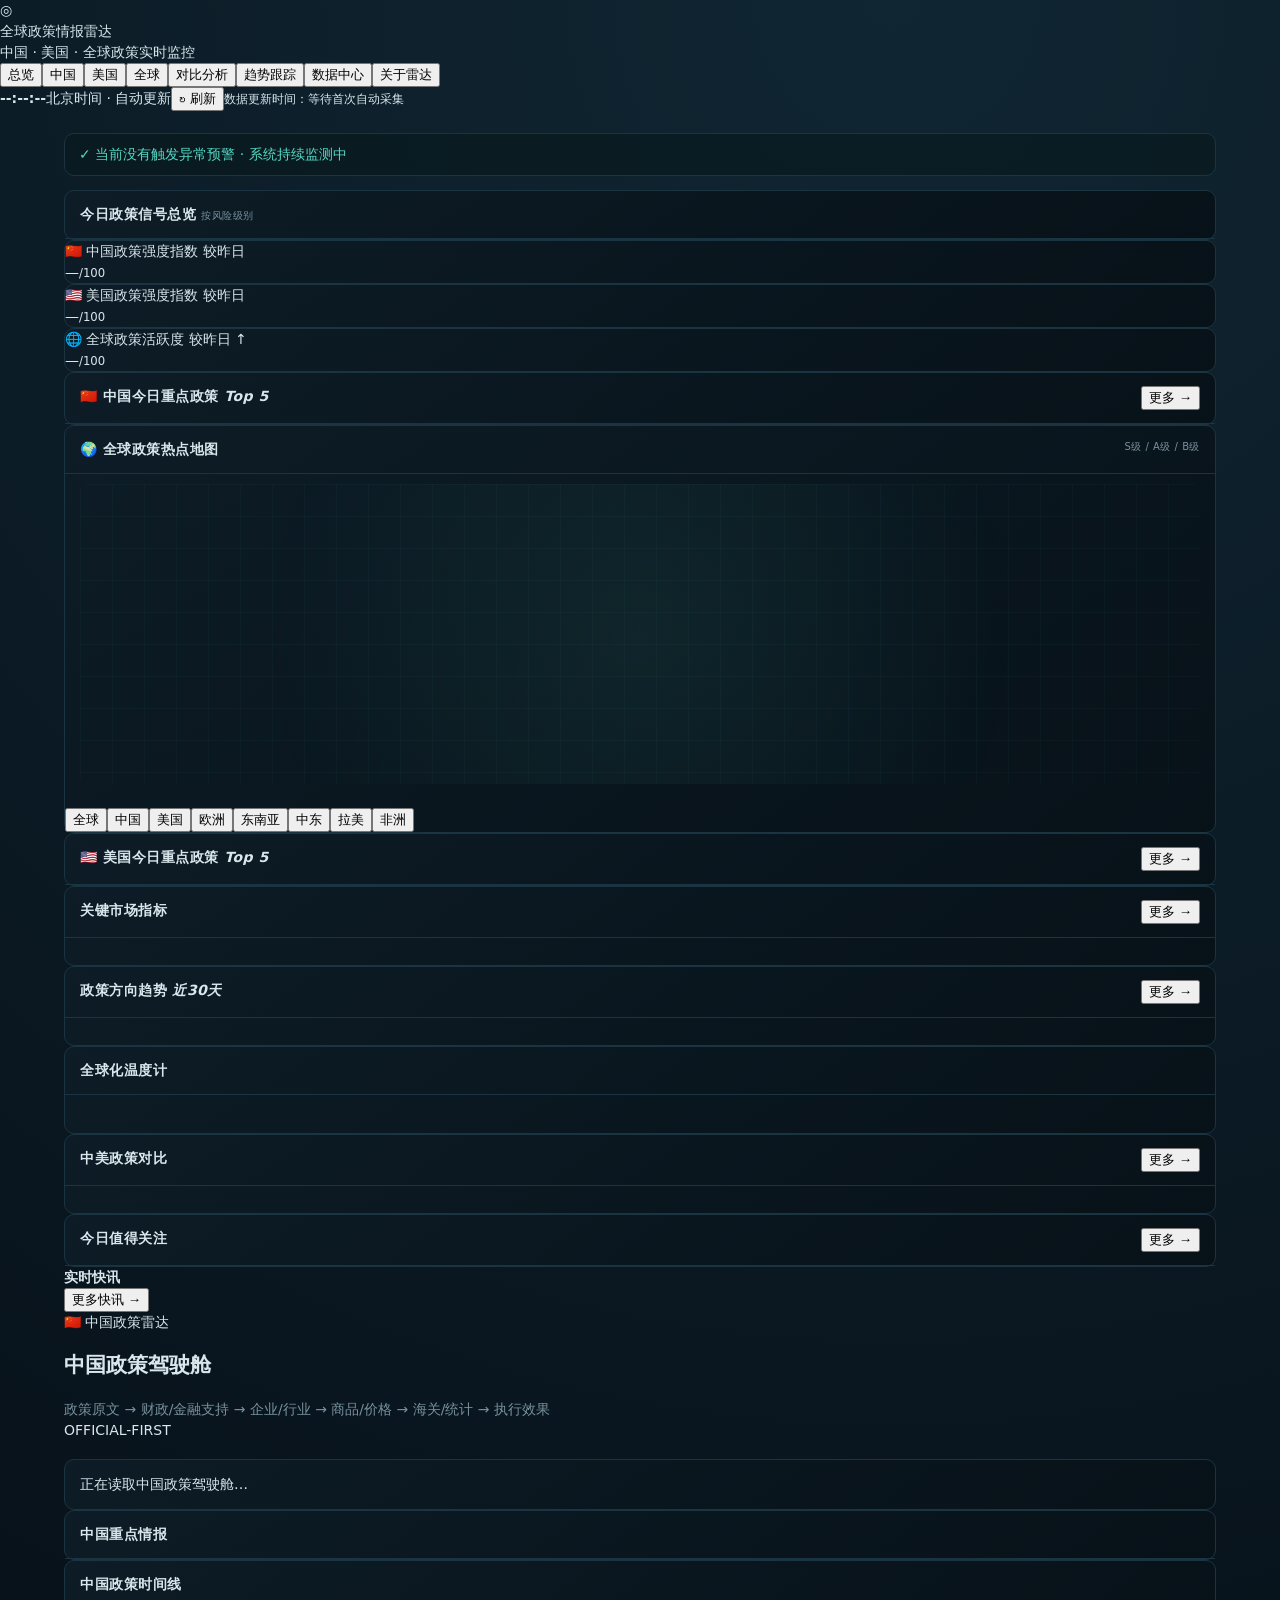
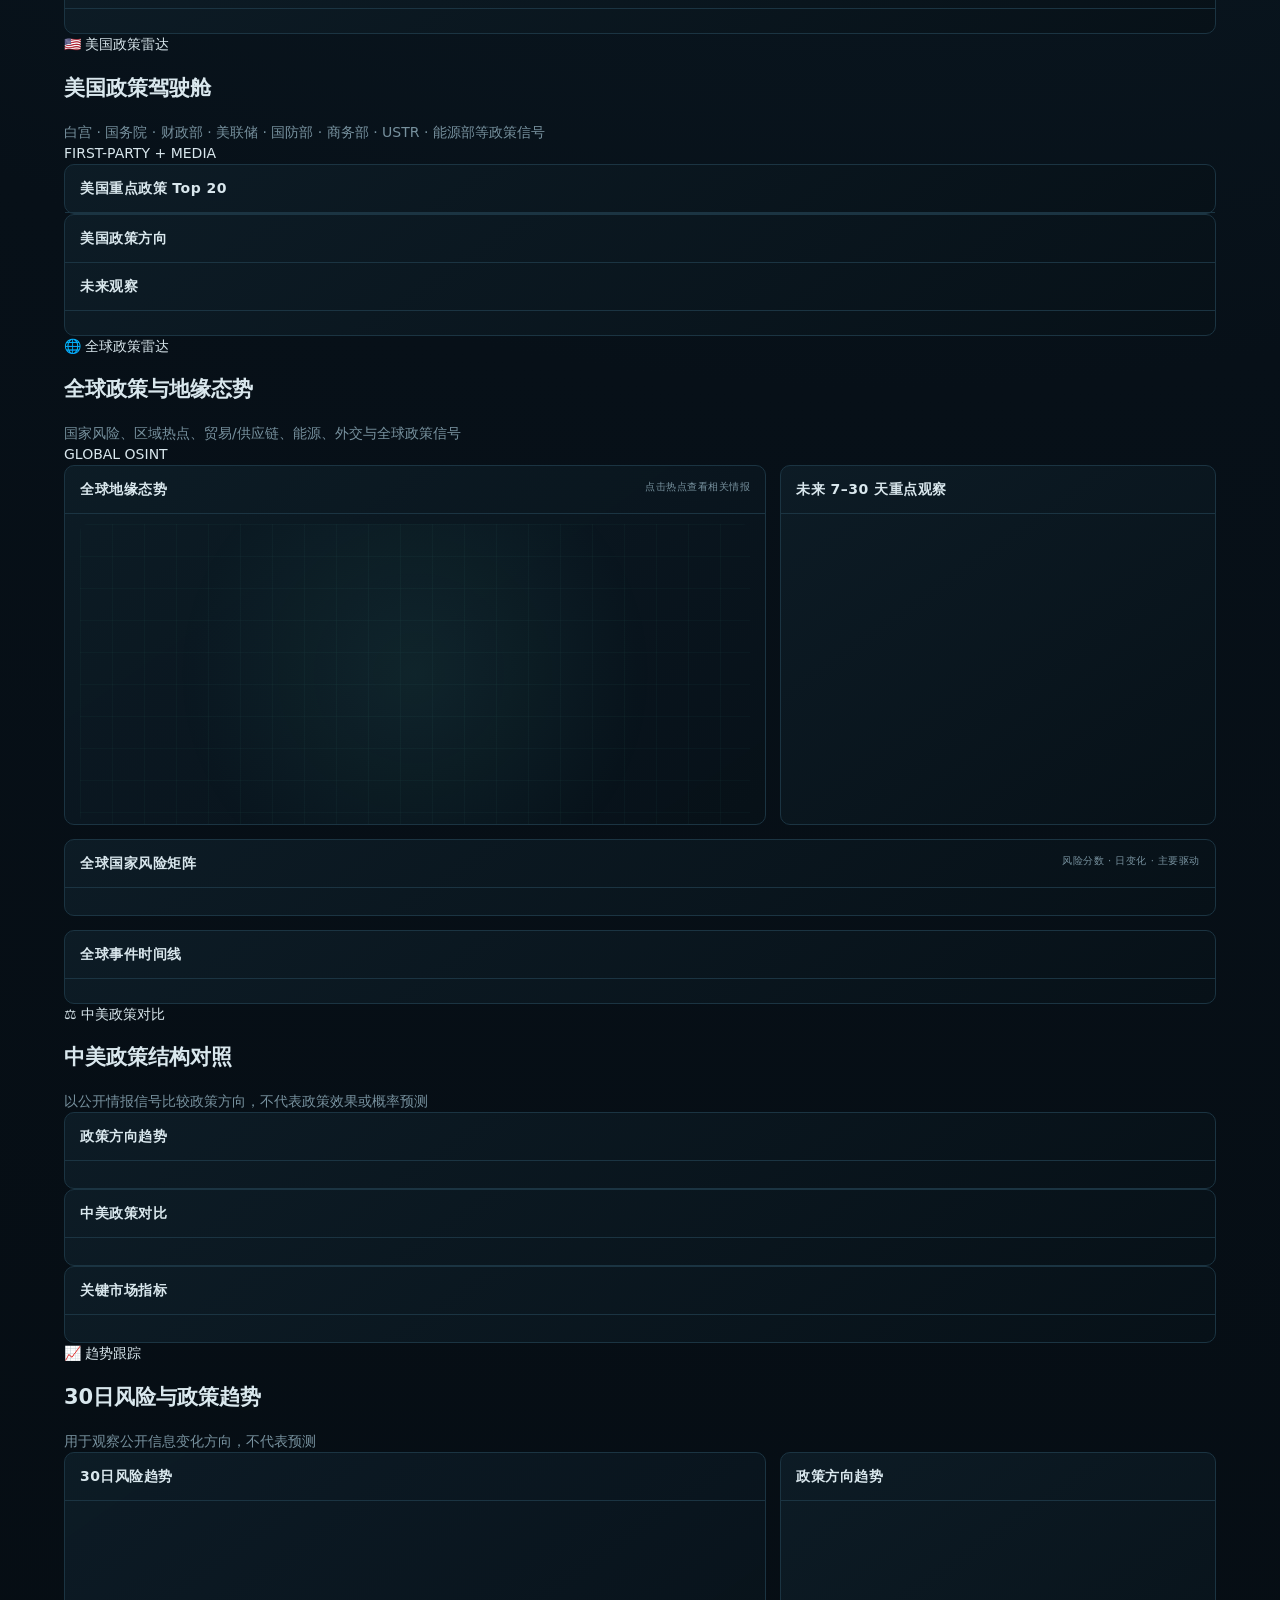
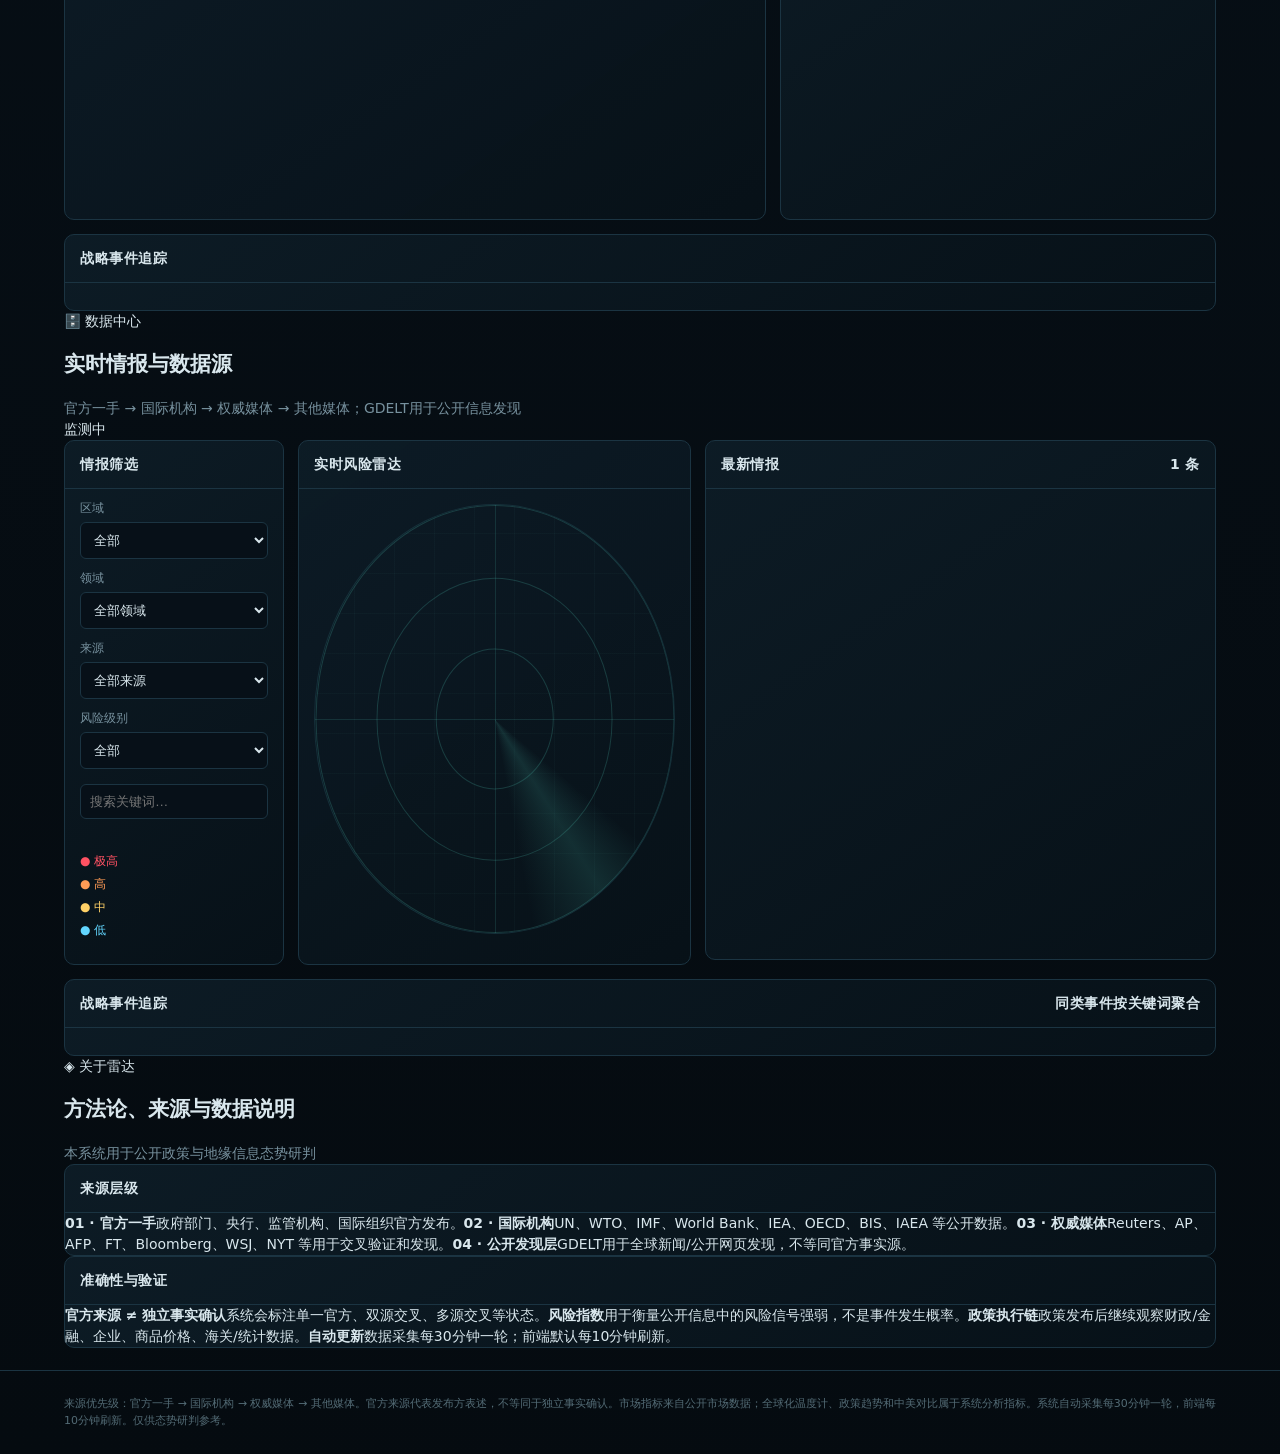
==== commit 49583a4b: "feat: redesign homepage as global policy radar cockpit" ====
--- a/index.html
+++ b/index.html
@@ -1,13 +1,28 @@
 <!doctype html>
-<html lang="zh-CN"><head><meta charset="utf-8"><meta name="viewport" content="width=device-width,initial-scale=1"><meta name="theme-color" content="#071018"><title>中美 · 全球战略情报雷达</title><link rel="stylesheet" href="styles.css"><link rel="stylesheet" href="dashboard-extra.css"><link rel="stylesheet" href="policy-radar.css"></head><body>
-<header class="topbar"><div><div class="eyebrow">STRATEGIC INTELLIGENCE RADAR · OFFICIAL-FIRST OSINT</div><h1>中美 · 全球战略情报雷达</h1><p>政治 · 金融 · 经济 · 产业 · 科技/AI · 国防 · 内政 · 国家安全 · 外交 · 贸易/供应链 · 能源/资源 · 中美博弈 · 全球政策</p></div><div class="status"><span class="dot"></span><span id="updated">正在读取数据…</span></div></header><main>
-<section id="alerts" class="alerts"></section><section class="kpis" id="kpis"></section>
-<section id="policyRadar" class="panel policy-radar"><div class="item">正在读取中国政策驾驶舱…</div></section>
-<section class="intel-grid"><section class="panel"><div class="panel-title row"><span>📊 市场关键指标</span><span class="sub">公开市场数据 · 非投资建议</span></div><div id="marketIndicators" class="indicator-grid"></div></section><section class="panel"><div class="panel-title row"><span>🌡️ 全球化温度计</span><span class="sub">政策开放/限制信号</span></div><div id="globalTemp" class="temperature"></div></section></section>
-<section class="intel-grid"><section class="panel"><div class="panel-title row"><span>🧭 政策方向趋势</span><span class="sub">按公开情报热度观察</span></div><div id="policyDirection" class="direction-grid"></div></section><section class="panel"><div class="panel-title row"><span>🇨🇳🇺🇸 中美政策对比</span><span class="sub">信号结构，不代表政策效果</span></div><div id="policyCompare" class="compare-grid"></div></section></section>
-<section class="panel focus-panel"><div class="panel-title row"><span>🔥 今日值得关注</span><span class="sub">优先级按风险、来源和时效排序</span></div><div id="todayFocus" class="focus-list"></div></section>
-<section class="dashboard"><section class="panel map-panel"><div class="panel-title row"><span>全球地缘态势</span><span class="sub">点击热点查看相关情报</span></div><div id="worldMap" class="world-map"></div><div id="mapCards" class="map-cards"></div></section><section class="panel trend-panel"><div class="panel-title row"><span>30日风险趋势</span><span class="sub">公开信息风险信号</span></div><div id="trend" class="trend"></div><div id="trendLegend" class="trend-legend"></div></section></section>
-<section class="panel matrix-panel"><div class="panel-title row"><span>全球国家风险矩阵</span><span class="sub">风险分数 · 日变化 · 主要驱动</span></div><div id="matrix" class="matrix"></div></section>
-<section class="strategic-grid"><section class="panel"><div class="panel-title row"><span>事件时间线</span><span class="sub">高风险优先</span></div><div id="timeline" class="timeline"></div></section><section class="panel"><div class="panel-title row"><span>未来 7–30 天重点观察</span><span class="sub">风险触发器</span></div><div id="watchlist" class="watchlist"></div></section></section>
-<section class="layout"><aside class="panel filters"><div class="panel-title">情报筛选</div><label>区域<select id="region"><option value="all">全部</option><option value="china">中国</option><option value="us">美国</option><option value="global">全球</option></select></label><label>领域<select id="category"><option value="all">全部领域</option><option>政治</option><option>金融</option><option>经济</option><option>产业</option><option>科技 / AI</option><option>国防</option><option>内政</option><option>国家安全</option><option>外交</option><option>贸易 / 供应链</option><option>能源 / 资源</option><option>中美博弈</option><option>全球政策</option></select></label><label>来源<select id="sourceTier"><option value="all">全部来源</option><option value="official">官方一手</option><option value="institution">国际机构</option><option value="major_media">权威媒体</option><option value="media">其他媒体</option></select></label><label>风险级别<select id="risk"><option value="all">全部</option><option value="critical">极高</option><option value="high">高</option><option value="medium">中</option><option value="low">低</option></select></label><input id="search" type="search" placeholder="搜索关键词…"><div class="legend"><span class="critical">● 极高</span><span class="high">● 高</span><span class="medium">● 中</span><span class="low">● 低</span></div></aside><section class="panel radar-panel"><div class="panel-title">实时风险雷达</div><div id="radar" class="radar"><div class="radar-ring r1"></div><div class="radar-ring r2"></div><div class="radar-ring r3"></div><div class="radar-cross"></div><div id="blips"></div></div><div id="hotspots" class="hotspots"></div></section><section class="panel feed-panel"><div class="panel-title row"><span>最新情报</span><span id="count"></span></div><div id="feed"></div></section></section>
-<section class="panel events-panel"><div class="panel-title row"><span>战略事件追踪</span><span class="sub">同类事件按关键词聚合</span></div><div id="events" class="events"></div></section></main><footer>来源优先级：官方一手 → 国际机构 → 权威媒体 → 其他媒体。重要事项标注交叉验证状态；官方来源代表发布方表述，不等同于独立事实确认。市场指标来自公开市场数据；全球化温度计、政策趋势和中美对比属于系统分析指标，不是官方统计指标。中国政策驾驶舱为官方优先公开信息发现与后续数据验证层。系统每日北京时间 00:00 / 14:45 自动采集，前端每10分钟刷新；仅供态势研判参考。</footer><script src="app.js"></script><script src="policy-radar.js"></script></body></html>+<html lang="zh-CN"><head><meta charset="utf-8"><meta name="viewport" content="width=device-width,initial-scale=1"><meta name="theme-color" content="#071018"><title>全球政策情报雷达 · 中美 · 全球战略情报监控</title><link rel="stylesheet" href="styles.css"><link rel="stylesheet" href="dashboard-extra.css"><link rel="stylesheet" href="policy-radar.css"><link rel="stylesheet" href="home.css"></head><body>
+<header class="site-header"><div class="brand"><div class="brand-orbit">◎</div><div><div class="brand-title">全球政策情报雷达</div><div class="brand-sub">中国 · 美国 · 全球政策实时监控</div></div></div><nav class="main-nav" id="mainNav"><button class="nav-active" data-page="overview">总览</button><button data-page="china">中国</button><button data-page="us">美国</button><button data-page="global">全球</button><button data-page="compare">对比分析</button><button data-page="trends">趋势跟踪</button><button data-page="data">数据中心</button><button data-page="about">关于雷达</button></nav><div class="header-status"><strong id="clock">--:--:--</strong><span>北京时间 · 自动更新</span><button id="manualRefresh">↻ 刷新</button><span class="live-dot"></span><small id="updated">正在读取数据…</small></div></header>
+<main class="app-shell">
+<section class="page page-active" data-page-view="overview">
+  <section id="alerts" class="alerts"></section>
+  <section class="overview-kpis"><div class="policy-summary panel"><div class="panel-title">今日政策信号总览 <span class="sub">按风险级别</span></div><div id="policySummary" class="severity-grid"></div></div><div class="score-card panel china-score"><div class="score-head">🇨🇳 中国政策强度指数 <span id="chinaDelta">较昨日</span></div><div class="big-score" id="chinaScore">—<small>/100</small></div><div id="chinaSpark" class="spark"></div></div><div class="score-card panel us-score"><div class="score-head">🇺🇸 美国政策强度指数 <span id="usDelta">较昨日</span></div><div class="big-score" id="usScore">—<small>/100</small></div><div id="usSpark" class="spark"></div></div><div class="score-card panel global-score"><div class="score-head">🌐 全球政策活跃度 <span>较昨日 ↑</span></div><div class="big-score" id="globalScore">—<small>/100</small></div><div id="globalSpark" class="spark"></div></div></section>
+  <section class="home-columns"><section class="panel policy-list-panel"><div class="panel-title row"><span>🇨🇳 中国今日重点政策 <em>Top 5</em></span><button class="more-link" data-goto="china">更多 →</button></div><div id="homeChinaTop"></div></section><section class="panel home-map-panel"><div class="panel-title row"><span>🌍 全球政策热点地图</span><span class="sub">S级 / A级 / B级</span></div><div id="worldMap" class="world-map home-map"></div><div id="mapCards" class="map-cards"></div><div class="map-region-nav"><button data-region="all">全球</button><button data-region="china">中国</button><button data-region="us">美国</button><button data-region="global">欧洲</button><button data-region="global">东南亚</button><button data-region="global">中东</button><button data-region="global">拉美</button><button data-region="global">非洲</button></div></section><section class="panel policy-list-panel"><div class="panel-title row"><span>🇺🇸 美国今日重点政策 <em>Top 5</em></span><button class="more-link" data-goto="us">更多 →</button></div><div id="homeUsTop"></div></section></section>
+  <section class="home-lower"><section class="panel"><div class="panel-title row"><span>关键市场指标</span><button class="more-link" data-goto="data">更多 →</button></div><div id="marketIndicators" class="indicator-grid"></div></section><section class="panel"><div class="panel-title row"><span>政策方向趋势 <em>近30天</em></span><button class="more-link" data-goto="trends">更多 →</button></div><div id="policyDirection" class="direction-grid"></div></section><section class="panel"><div class="panel-title row"><span>全球化温度计</span></div><div id="globalTemp" class="temperature"></div></section><section class="panel"><div class="panel-title row"><span>中美政策对比</span><button class="more-link" data-goto="compare">更多 →</button></div><div id="policyCompare" class="compare-grid"></div></section><section class="panel"><div class="panel-title row"><span>今日值得关注</span><button class="more-link" data-goto="data">更多 →</button></div><div id="todayFocus" class="focus-list"></div></section></section>
+  <section class="ticker"><strong>实时快讯</strong><div id="tickerItems"></div><button data-goto="data">更多快讯 →</button></section>
+</section>
+
+<section class="page" data-page-view="china"><div class="page-heading"><div><span>🇨🇳 中国政策雷达</span><h2>中国政策驾驶舱</h2><p>政策原文 → 财政/金融支持 → 企业/行业 → 商品/价格 → 海关/统计 → 执行效果</p></div><span class="page-badge">OFFICIAL-FIRST</span></div><section id="policyRadar" class="panel policy-radar"><div class="item">正在读取中国政策驾驶舱…</div></section><section class="country-detail-grid"><section class="panel"><div class="panel-title">中国重点情报</div><div id="chinaFeed"></div></section><section class="panel"><div class="panel-title">中国政策时间线</div><div id="chinaTimeline" class="timeline"></div></section></section></section>
+
+<section class="page" data-page-view="us"><div class="page-heading"><div><span>🇺🇸 美国政策雷达</span><h2>美国政策驾驶舱</h2><p>白宫 · 国务院 · 财政部 · 美联储 · 国防部 · 商务部 · USTR · 能源部等政策信号</p></div><span class="page-badge">FIRST-PARTY + MEDIA</span></div><section class="country-detail-grid"><section class="panel"><div class="panel-title">美国重点政策 Top 20</div><div id="usFeed"></div></section><section class="panel"><div class="panel-title">美国政策方向</div><div id="usDirection"></div><div class="panel-title second-title">未来观察</div><div id="usWatchlist" class="watchlist"></div></section></section></section>
+
+<section class="page" data-page-view="global"><div class="page-heading"><div><span>🌐 全球政策雷达</span><h2>全球政策与地缘态势</h2><p>国家风险、区域热点、贸易/供应链、能源、外交与全球政策信号</p></div><span class="page-badge">GLOBAL OSINT</span></div><section class="dashboard"><section class="panel map-panel"><div class="panel-title row"><span>全球地缘态势</span><span class="sub">点击热点查看相关情报</span></div><div id="globalWorldMap" class="world-map"></div></section><section class="panel"><div class="panel-title">未来 7–30 天重点观察</div><div id="watchlist" class="watchlist"></div></section></section><section class="panel matrix-panel"><div class="panel-title row"><span>全球国家风险矩阵</span><span class="sub">风险分数 · 日变化 · 主要驱动</span></div><div id="matrix" class="matrix"></div></section><section class="panel"><div class="panel-title">全球事件时间线</div><div id="timeline" class="timeline"></div></section></section>
+
+<section class="page" data-page-view="compare"><div class="page-heading"><div><span>⚖️ 中美政策对比</span><h2>中美政策结构对照</h2><p>以公开情报信号比较政策方向，不代表政策效果或概率预测</p></div></div><section class="compare-dashboard"><section class="panel"><div class="panel-title">政策方向趋势</div><div id="compareDirection" class="direction-grid"></div></section><section class="panel"><div class="panel-title">中美政策对比</div><div id="compareMain" class="compare-grid"></div></section><section class="panel"><div class="panel-title">关键市场指标</div><div id="compareMarket" class="indicator-grid"></div></section></section></section>
+
+<section class="page" data-page-view="trends"><div class="page-heading"><div><span>📈 趋势跟踪</span><h2>30日风险与政策趋势</h2><p>用于观察公开信息变化方向，不代表预测</p></div></div><section class="dashboard"><section class="panel trend-panel"><div class="panel-title">30日风险趋势</div><div id="trend" class="trend"></div><div id="trendLegend" class="trend-legend"></div></section><section class="panel"><div class="panel-title">政策方向趋势</div><div id="trendDirection" class="direction-grid"></div></section></section><section class="panel"><div class="panel-title">战略事件追踪</div><div id="events" class="events"></div></section></section>
+
+<section class="page" data-page-view="data"><div class="page-heading"><div><span>🗄️ 数据中心</span><h2>实时情报与数据源</h2><p>官方一手 → 国际机构 → 权威媒体 → 其他媒体；GDELT用于公开信息发现</p></div><span id="collectionBadge" class="page-badge">监测中</span></div><section class="layout"><aside class="panel filters"><div class="panel-title">情报筛选</div><label>区域<select id="region"><option value="all">全部</option><option value="china">中国</option><option value="us">美国</option><option value="global">全球</option></select></label><label>领域<select id="category"><option value="all">全部领域</option><option>政治</option><option>金融</option><option>经济</option><option>产业</option><option>科技 / AI</option><option>国防</option><option>内政</option><option>国家安全</option><option>外交</option><option>贸易 / 供应链</option><option>能源 / 资源</option><option>中美博弈</option><option>全球政策</option></select></label><label>来源<select id="sourceTier"><option value="all">全部来源</option><option value="official">官方一手</option><option value="institution">国际机构</option><option value="major_media">权威媒体</option><option value="media">其他媒体</option></select></label><label>风险级别<select id="risk"><option value="all">全部</option><option value="critical">极高</option><option value="high">高</option><option value="medium">中</option><option value="low">低</option></select></label><input id="search" type="search" placeholder="搜索关键词…"><div class="legend"><span class="critical">● 极高</span><span class="high">● 高</span><span class="medium">● 中</span><span class="low">● 低</span></div></aside><section class="panel radar-panel"><div class="panel-title">实时风险雷达</div><div id="radar" class="radar"><div class="radar-ring r1"></div><div class="radar-ring r2"></div><div class="radar-ring r3"></div><div class="radar-cross"></div><div id="blips"></div></div><div id="hotspots" class="hotspots"></div></section><section class="panel feed-panel"><div class="panel-title row"><span>最新情报</span><span id="count"></span></div><div id="feed"></div></section></section><section class="panel events-panel"><div class="panel-title row"><span>战略事件追踪</span><span>同类事件按关键词聚合</span></div><div id="dataEvents" class="events"></div></section></section>
+
+<section class="page" data-page-view="about"><div class="page-heading"><div><span>◈ 关于雷达</span><h2>方法论、来源与数据说明</h2><p>本系统用于公开政策与地缘信息态势研判</p></div></div><section class="about-grid"><section class="panel"><div class="panel-title">来源层级</div><div class="method-list"><b>01 · 官方一手</b><span>政府部门、央行、监管机构、国际组织官方发布。</span><b>02 · 国际机构</b><span>UN、WTO、IMF、World Bank、IEA、OECD、BIS、IAEA 等公开数据。</span><b>03 · 权威媒体</b><span>Reuters、AP、AFP、FT、Bloomberg、WSJ、NYT 等用于交叉验证和发现。</span><b>04 · 公开发现层</b><span>GDELT用于全球新闻/公开网页发现，不等同官方事实源。</span></div></section><section class="panel"><div class="panel-title">准确性与验证</div><div class="method-list"><b>官方来源 ≠ 独立事实确认</b><span>系统会标注单一官方、双源交叉、多源交叉等状态。</span><b>风险指数</b><span>用于衡量公开信息中的风险信号强弱，不是事件发生概率。</span><b>政策执行链</b><span>政策发布后继续观察财政/金融、企业、商品价格、海关/统计数据。</span><b>自动更新</b><span>数据采集每30分钟一轮；前端默认每10分钟刷新。</span></div></section></section></section>
+</main>
+<footer>来源优先级：官方一手 → 国际机构 → 权威媒体 → 其他媒体。官方来源代表发布方表述，不等同于独立事实确认。市场指标来自公开市场数据；全球化温度计、政策趋势和中美对比属于系统分析指标。系统自动采集每30分钟一轮，前端每10分钟刷新。仅供态势研判参考。</footer>
+<script src="app.js"></script><script src="policy-radar.js"></script><script src="home.js"></script></body></html>
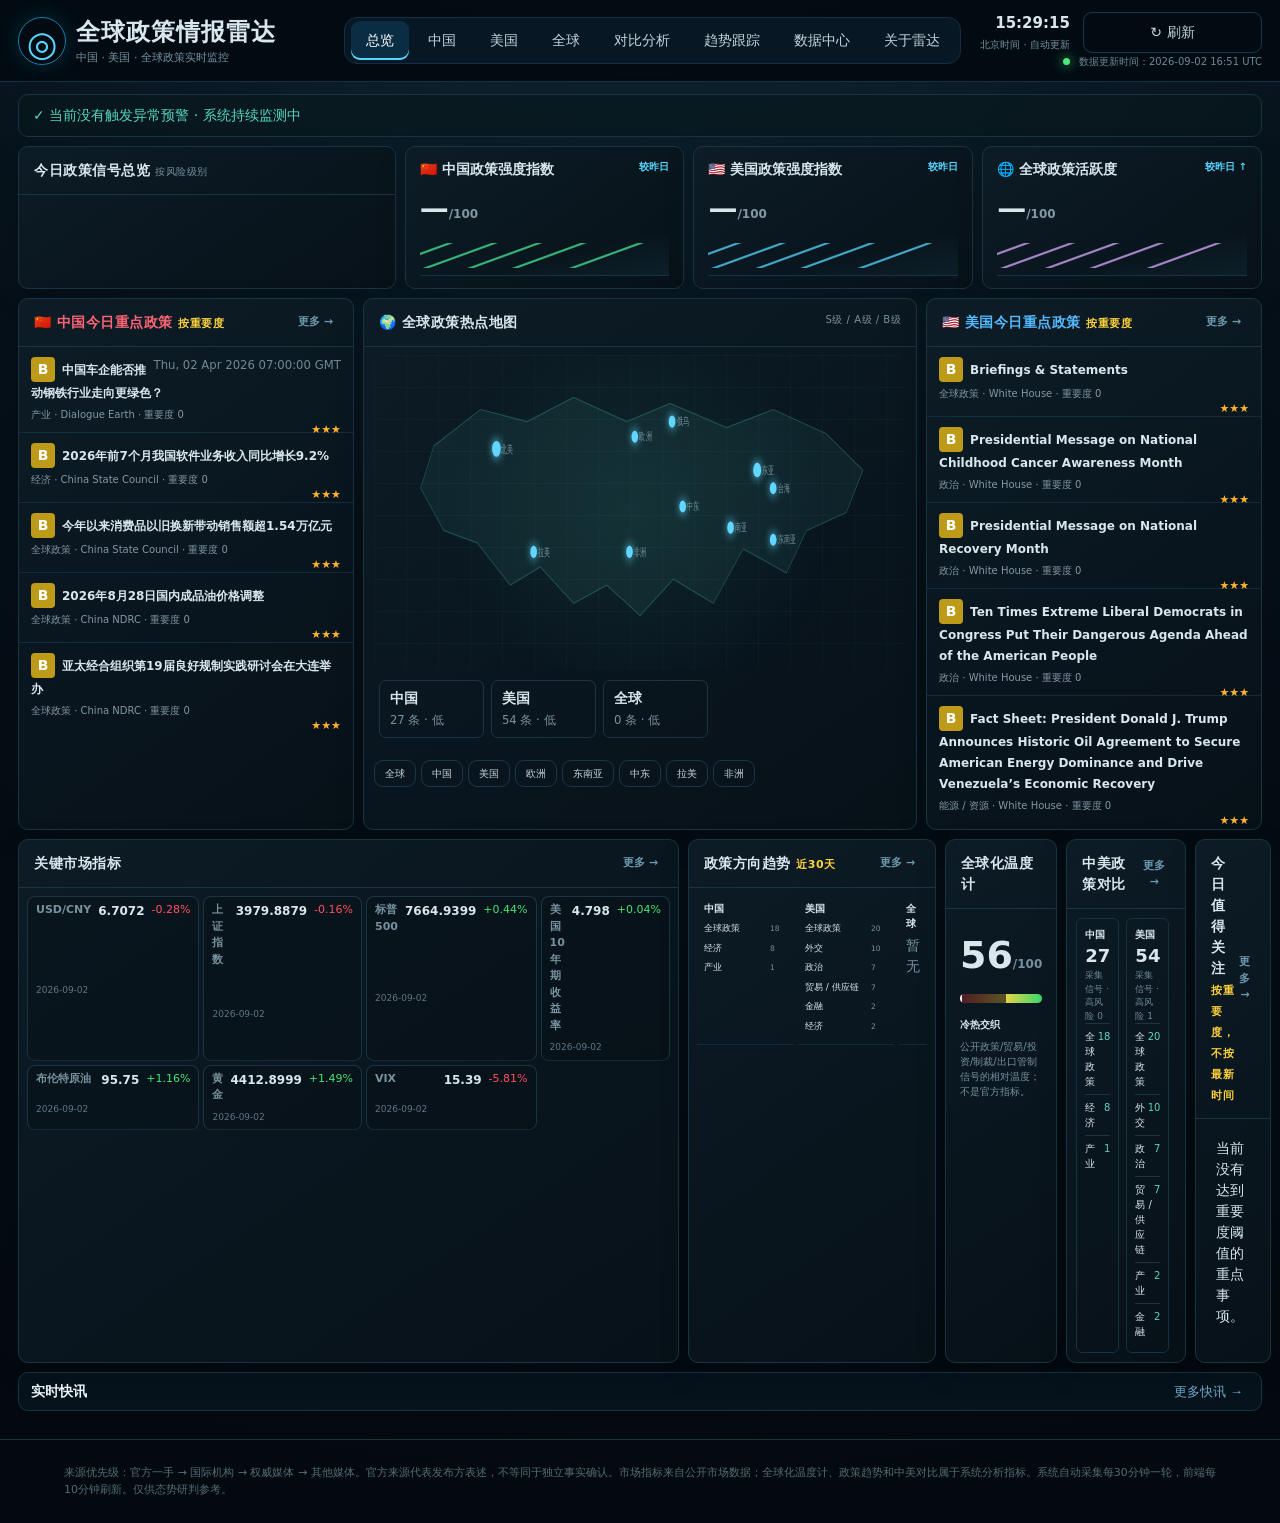
==== commit 6fcccfbf: "feat: surface importance ranking and detailed event articles" ====
--- a/index.html
+++ b/index.html
@@ -5,24 +5,24 @@
 <section class="page page-active" data-page-view="overview">
   <section id="alerts" class="alerts"></section>
   <section class="overview-kpis"><div class="policy-summary panel"><div class="panel-title">今日政策信号总览 <span class="sub">按风险级别</span></div><div id="policySummary" class="severity-grid"></div></div><div class="score-card panel china-score"><div class="score-head">🇨🇳 中国政策强度指数 <span id="chinaDelta">较昨日</span></div><div class="big-score" id="chinaScore">—<small>/100</small></div><div id="chinaSpark" class="spark"></div></div><div class="score-card panel us-score"><div class="score-head">🇺🇸 美国政策强度指数 <span id="usDelta">较昨日</span></div><div class="big-score" id="usScore">—<small>/100</small></div><div id="usSpark" class="spark"></div></div><div class="score-card panel global-score"><div class="score-head">🌐 全球政策活跃度 <span>较昨日 ↑</span></div><div class="big-score" id="globalScore">—<small>/100</small></div><div id="globalSpark" class="spark"></div></div></section>
-  <section class="home-columns"><section class="panel policy-list-panel"><div class="panel-title row"><span>🇨🇳 中国今日重点政策 <em>Top 5</em></span><button class="more-link" data-goto="china">更多 →</button></div><div id="homeChinaTop"></div></section><section class="panel home-map-panel"><div class="panel-title row"><span>🌍 全球政策热点地图</span><span class="sub">S级 / A级 / B级</span></div><div id="worldMap" class="world-map home-map"></div><div id="mapCards" class="map-cards"></div><div class="map-region-nav"><button data-region="all">全球</button><button data-region="china">中国</button><button data-region="us">美国</button><button data-region="global">欧洲</button><button data-region="global">东南亚</button><button data-region="global">中东</button><button data-region="global">拉美</button><button data-region="global">非洲</button></div></section><section class="panel policy-list-panel"><div class="panel-title row"><span>🇺🇸 美国今日重点政策 <em>Top 5</em></span><button class="more-link" data-goto="us">更多 →</button></div><div id="homeUsTop"></div></section></section>
-  <section class="home-lower"><section class="panel"><div class="panel-title row"><span>关键市场指标</span><button class="more-link" data-goto="data">更多 →</button></div><div id="marketIndicators" class="indicator-grid"></div></section><section class="panel"><div class="panel-title row"><span>政策方向趋势 <em>近30天</em></span><button class="more-link" data-goto="trends">更多 →</button></div><div id="policyDirection" class="direction-grid"></div></section><section class="panel"><div class="panel-title row"><span>全球化温度计</span></div><div id="globalTemp" class="temperature"></div></section><section class="panel"><div class="panel-title row"><span>中美政策对比</span><button class="more-link" data-goto="compare">更多 →</button></div><div id="policyCompare" class="compare-grid"></div></section><section class="panel"><div class="panel-title row"><span>今日值得关注</span><button class="more-link" data-goto="data">更多 →</button></div><div id="todayFocus" class="focus-list"></div></section></section>
+  <section class="home-columns"><section class="panel policy-list-panel"><div class="panel-title row"><span>🇨🇳 中国今日重点政策 <em>按重要度</em></span><button class="more-link" data-goto="china">更多 →</button></div><div id="homeChinaTop"></div></section><section class="panel home-map-panel"><div class="panel-title row"><span>🌍 全球政策热点地图</span><span class="sub">S级 / A级 / B级</span></div><div id="worldMap" class="world-map home-map"></div><div id="mapCards" class="map-cards"></div><div class="map-region-nav"><button data-region="all">全球</button><button data-region="china">中国</button><button data-region="us">美国</button><button data-region="global">欧洲</button><button data-region="global">东南亚</button><button data-region="global">中东</button><button data-region="global">拉美</button><button data-region="global">非洲</button></div></section><section class="panel policy-list-panel"><div class="panel-title row"><span>🇺🇸 美国今日重点政策 <em>按重要度</em></span><button class="more-link" data-goto="us">更多 →</button></div><div id="homeUsTop"></div></section></section>
+  <section class="home-lower"><section class="panel"><div class="panel-title row"><span>关键市场指标</span><button class="more-link" data-goto="data">更多 →</button></div><div id="marketIndicators" class="indicator-grid"></div></section><section class="panel"><div class="panel-title row"><span>政策方向趋势 <em>近30天</em></span><button class="more-link" data-goto="trends">更多 →</button></div><div id="policyDirection" class="direction-grid"></div></section><section class="panel"><div class="panel-title row"><span>全球化温度计</span></div><div id="globalTemp" class="temperature"></div></section><section class="panel"><div class="panel-title row"><span>中美政策对比</span><button class="more-link" data-goto="compare">更多 →</button></div><div id="policyCompare" class="compare-grid"></div></section><section class="panel"><div class="panel-title row"><span>今日值得关注 <em>按重要度，不按最新时间</em></span><button class="more-link" data-goto="data">更多 →</button></div><div id="todayFocus" class="focus-list"></div></section></section>
   <section class="ticker"><strong>实时快讯</strong><div id="tickerItems"></div><button data-goto="data">更多快讯 →</button></section>
 </section>
 
-<section class="page" data-page-view="china"><div class="page-heading"><div><span>🇨🇳 中国政策雷达</span><h2>中国政策驾驶舱</h2><p>政策原文 → 财政/金融支持 → 企业/行业 → 商品/价格 → 海关/统计 → 执行效果</p></div><span class="page-badge">OFFICIAL-FIRST</span></div><section id="policyRadar" class="panel policy-radar"><div class="item">正在读取中国政策驾驶舱…</div></section><section class="country-detail-grid"><section class="panel"><div class="panel-title">中国重点情报</div><div id="chinaFeed"></div></section><section class="panel"><div class="panel-title">中国政策时间线</div><div id="chinaTimeline" class="timeline"></div></section></section></section>
+<section class="page" data-page-view="china"><div class="page-heading"><div><span>🇨🇳 中国政策雷达</span><h2>中国政策驾驶舱</h2><p>政策原文 → 财政/金融支持 → 企业/行业 → 商品/价格 → 海关/统计 → 执行效果</p></div><span class="page-badge">OFFICIAL-FIRST</span></div><section id="policyRadar" class="panel policy-radar"><div class="item">正在读取中国政策驾驶舱…</div></section><section class="country-detail-grid"><section class="panel"><div class="panel-title">中国重点情报 · 按重要度</div><div id="chinaFeed"></div></section><section class="panel"><div class="panel-title">中国政策时间线</div><div id="chinaTimeline" class="timeline"></div></section></section></section>
 
-<section class="page" data-page-view="us"><div class="page-heading"><div><span>🇺🇸 美国政策雷达</span><h2>美国政策驾驶舱</h2><p>白宫 · 国务院 · 财政部 · 美联储 · 国防部 · 商务部 · USTR · 能源部等政策信号</p></div><span class="page-badge">FIRST-PARTY + MEDIA</span></div><section class="country-detail-grid"><section class="panel"><div class="panel-title">美国重点政策 Top 20</div><div id="usFeed"></div></section><section class="panel"><div class="panel-title">美国政策方向</div><div id="usDirection"></div><div class="panel-title second-title">未来观察</div><div id="usWatchlist" class="watchlist"></div></section></section></section>
+<section class="page" data-page-view="us"><div class="page-heading"><div><span>🇺🇸 美国政策雷达</span><h2>美国政策驾驶舱</h2><p>白宫 · 国务院 · 财政部 · 美联储 · 国防部 · 商务部 · USTR · 能源部等政策信号</p></div><span class="page-badge">FIRST-PARTY + MEDIA</span></div><section class="country-detail-grid"><section class="panel"><div class="panel-title">美国重点政策 · 按重要度</div><div id="usFeed"></div></section><section class="panel"><div class="panel-title">美国政策方向</div><div id="usDirection"></div><div class="panel-title second-title">未来观察</div><div id="usWatchlist" class="watchlist"></div></section></section></section>
 
 <section class="page" data-page-view="global"><div class="page-heading"><div><span>🌐 全球政策雷达</span><h2>全球政策与地缘态势</h2><p>国家风险、区域热点、贸易/供应链、能源、外交与全球政策信号</p></div><span class="page-badge">GLOBAL OSINT</span></div><section class="dashboard"><section class="panel map-panel"><div class="panel-title row"><span>全球地缘态势</span><span class="sub">点击热点查看相关情报</span></div><div id="globalWorldMap" class="world-map"></div></section><section class="panel"><div class="panel-title">未来 7–30 天重点观察</div><div id="watchlist" class="watchlist"></div></section></section><section class="panel matrix-panel"><div class="panel-title row"><span>全球国家风险矩阵</span><span class="sub">风险分数 · 日变化 · 主要驱动</span></div><div id="matrix" class="matrix"></div></section><section class="panel"><div class="panel-title">全球事件时间线</div><div id="timeline" class="timeline"></div></section></section>
 
 <section class="page" data-page-view="compare"><div class="page-heading"><div><span>⚖️ 中美政策对比</span><h2>中美政策结构对照</h2><p>以公开情报信号比较政策方向，不代表政策效果或概率预测</p></div></div><section class="compare-dashboard"><section class="panel"><div class="panel-title">政策方向趋势</div><div id="compareDirection" class="direction-grid"></div></section><section class="panel"><div class="panel-title">中美政策对比</div><div id="compareMain" class="compare-grid"></div></section><section class="panel"><div class="panel-title">关键市场指标</div><div id="compareMarket" class="indicator-grid"></div></section></section></section>
 
-<section class="page" data-page-view="trends"><div class="page-heading"><div><span>📈 趋势跟踪</span><h2>30日风险与政策趋势</h2><p>用于观察公开信息变化方向，不代表预测</p></div></div><section class="dashboard"><section class="panel trend-panel"><div class="panel-title">30日风险趋势</div><div id="trend" class="trend"></div><div id="trendLegend" class="trend-legend"></div></section><section class="panel"><div class="panel-title">政策方向趋势</div><div id="trendDirection" class="direction-grid"></div></section></section><section class="panel"><div class="panel-title">战略事件追踪</div><div id="events" class="events"></div></section></section>
+<section class="page" data-page-view="trends"><div class="page-heading"><div><span>📈 趋势跟踪</span><h2>30日风险与政策趋势</h2><p>用于观察公开信息变化方向，不代表预测</p></div></div><section class="dashboard"><section class="panel trend-panel"><div class="panel-title">30日风险趋势</div><div id="trend" class="trend"></div><div id="trendLegend" class="trend-legend"></div></section><section class="panel"><div class="panel-title">政策方向趋势</div><div id="trendDirection" class="direction-grid"></div></section></section><section class="panel"><div class="panel-title">战略事件追踪 <span class="sub">点击事件中的具体情报可查看原文</span></div><div id="events" class="events"></div></section></section>
 
-<section class="page" data-page-view="data"><div class="page-heading"><div><span>🗄️ 数据中心</span><h2>实时情报与数据源</h2><p>官方一手 → 国际机构 → 权威媒体 → 其他媒体；GDELT用于公开信息发现</p></div><span id="collectionBadge" class="page-badge">监测中</span></div><section class="layout"><aside class="panel filters"><div class="panel-title">情报筛选</div><label>区域<select id="region"><option value="all">全部</option><option value="china">中国</option><option value="us">美国</option><option value="global">全球</option></select></label><label>领域<select id="category"><option value="all">全部领域</option><option>政治</option><option>金融</option><option>经济</option><option>产业</option><option>科技 / AI</option><option>国防</option><option>内政</option><option>国家安全</option><option>外交</option><option>贸易 / 供应链</option><option>能源 / 资源</option><option>中美博弈</option><option>全球政策</option></select></label><label>来源<select id="sourceTier"><option value="all">全部来源</option><option value="official">官方一手</option><option value="institution">国际机构</option><option value="major_media">权威媒体</option><option value="media">其他媒体</option></select></label><label>风险级别<select id="risk"><option value="all">全部</option><option value="critical">极高</option><option value="high">高</option><option value="medium">中</option><option value="low">低</option></select></label><input id="search" type="search" placeholder="搜索关键词…"><div class="legend"><span class="critical">● 极高</span><span class="high">● 高</span><span class="medium">● 中</span><span class="low">● 低</span></div></aside><section class="panel radar-panel"><div class="panel-title">实时风险雷达</div><div id="radar" class="radar"><div class="radar-ring r1"></div><div class="radar-ring r2"></div><div class="radar-ring r3"></div><div class="radar-cross"></div><div id="blips"></div></div><div id="hotspots" class="hotspots"></div></section><section class="panel feed-panel"><div class="panel-title row"><span>最新情报</span><span id="count"></span></div><div id="feed"></div></section></section><section class="panel events-panel"><div class="panel-title row"><span>战略事件追踪</span><span>同类事件按关键词聚合</span></div><div id="dataEvents" class="events"></div></section></section>
+<section class="page" data-page-view="data"><div class="page-heading"><div><span>🗄️ 数据中心</span><h2>实时情报与数据源</h2><p>官方一手 → 国际机构 → 权威媒体 → 其他媒体；GDELT用于公开信息发现</p></div><span id="collectionBadge" class="page-badge">监测中</span></div><section class="layout"><aside class="panel filters"><div class="panel-title">情报筛选</div><label>区域<select id="region"><option value="all">全部</option><option value="china">中国</option><option value="us">美国</option><option value="global">全球</option></select></label><label>领域<select id="category"><option value="all">全部领域</option><option>政治</option><option>金融</option><option>经济</option><option>产业</option><option>科技 / AI</option><option>国防</option><option>内政</option><option>国家安全</option><option>外交</option><option>贸易 / 供应链</option><option>能源 / 资源</option><option>中美博弈</option><option>全球政策</option></select></label><label>来源<select id="sourceTier"><option value="all">全部来源</option><option value="official">官方一手</option><option value="institution">国际机构</option><option value="major_media">权威媒体</option><option value="media">其他媒体</option></select></label><label>风险级别<select id="risk"><option value="all">全部</option><option value="critical">极高</option><option value="high">高</option><option value="medium">中</option><option value="low">低</option></select></label><input id="search" type="search" placeholder="搜索关键词…"><div class="legend"><span class="critical">● 极高</span><span class="high">● 高</span><span class="medium">● 中</span><span class="low">● 低</span></div></aside><section class="panel radar-panel"><div class="panel-title">实时风险雷达</div><div id="radar" class="radar"><div class="radar-ring r1"></div><div class="radar-ring r2"></div><div class="radar-ring r3"></div><div class="radar-cross"></div><div id="blips"></div></div><div id="hotspots" class="hotspots"></div></section><section class="panel feed-panel"><div class="panel-title row"><span>最新情报</span><span id="count"></span></div><div id="feed"></div></section></section><section class="panel events-panel"><div class="panel-title row"><span>战略事件追踪</span><span>按事件主题聚合 · 展开查看具体消息</span></div><div id="dataEvents" class="events"></div></section></section>
 
-<section class="page" data-page-view="about"><div class="page-heading"><div><span>◈ 关于雷达</span><h2>方法论、来源与数据说明</h2><p>本系统用于公开政策与地缘信息态势研判</p></div></div><section class="about-grid"><section class="panel"><div class="panel-title">来源层级</div><div class="method-list"><b>01 · 官方一手</b><span>政府部门、央行、监管机构、国际组织官方发布。</span><b>02 · 国际机构</b><span>UN、WTO、IMF、World Bank、IEA、OECD、BIS、IAEA 等公开数据。</span><b>03 · 权威媒体</b><span>Reuters、AP、AFP、FT、Bloomberg、WSJ、NYT 等用于交叉验证和发现。</span><b>04 · 公开发现层</b><span>GDELT用于全球新闻/公开网页发现，不等同官方事实源。</span></div></section><section class="panel"><div class="panel-title">准确性与验证</div><div class="method-list"><b>官方来源 ≠ 独立事实确认</b><span>系统会标注单一官方、双源交叉、多源交叉等状态。</span><b>风险指数</b><span>用于衡量公开信息中的风险信号强弱，不是事件发生概率。</span><b>政策执行链</b><span>政策发布后继续观察财政/金融、企业、商品价格、海关/统计数据。</span><b>自动更新</b><span>数据采集每30分钟一轮；前端默认每10分钟刷新。</span></div></section></section></section>
+<section class="page" data-page-view="about"><div class="page-heading"><div><span>◈ 关于雷达</span><h2>方法论、来源与数据说明</h2><p>本系统用于公开政策与地缘信息态势研判</p></div></div><section class="about-grid"><section class="panel"><div class="panel-title">来源层级</div><div class="method-list"><b>01 · 官方一手</b><span>政府部门、央行、监管机构、国际组织官方发布。</span><b>02 · 国际机构</b><span>UN、WTO、IMF、World Bank、IEA、OECD、BIS、IAEA 等公开数据。</span><b>03 · 权威媒体</b><span>Reuters、AP、AFP、FT、Bloomberg、WSJ、NYT 等用于交叉验证和发现。</span><b>04 · 公开发现层</b><span>GDELT用于全球新闻/公开网页发现，不等同官方事实源。</span></div></section><section class="panel"><div class="panel-title">准确性与验证</div><div class="method-list"><b>官方来源 ≠ 独立事实确认</b><span>系统会标注单一官方、双源交叉、多源交叉等状态。</span><b>重要度 ≠ 最新时间</b><span>重点政策与今日值得关注使用风险、战略领域、政策行动、潜在影响和来源层级等信号综合排序。</span><b>风险指数</b><span>用于衡量公开信息中的风险信号强弱，不是事件发生概率。</span><b>政策执行链</b><span>政策发布后继续观察财政/金融、企业、商品价格、海关/统计数据。</span><b>自动更新</b><span>数据采集每30分钟一轮；前端默认每10分钟刷新。</span></div></section></section></section>
 </main>
 <footer>来源优先级：官方一手 → 国际机构 → 权威媒体 → 其他媒体。官方来源代表发布方表述，不等同于独立事实确认。市场指标来自公开市场数据；全球化温度计、政策趋势和中美对比属于系统分析指标。系统自动采集每30分钟一轮，前端每10分钟刷新。仅供态势研判参考。</footer>
-<script src="app.js"></script><script src="policy-radar.js"></script><script src="home.js"></script></body></html>+<script src="app.js"></script><script src="policy-radar.js"></script><script src="home.js"></script><script src="ui-enhancements.js"></script></body></html>
--- a/home.css
+++ b/home.css
@@ -0,0 +1 @@
+:root{--cyan:#55d6ff;--green:#4ee77b;--red:#ff4058;--orange:#ff8b28;--yellow:#ffd33d;--blue:#4b9dff;--panel2:#07141f;--line2:#173247}body{background:radial-gradient(circle at 50% -20%,#102b3a 0,#061018 46%,#03090e 100%)}.site-header{min-height:76px;padding:12px 18px;display:grid;grid-template-columns:310px 1fr 285px;align-items:center;gap:16px;border-bottom:1px solid #143044;background:rgba(3,11,17,.94);position:sticky;top:0;z-index:20;backdrop-filter:blur(10px)}.brand{display:flex;align-items:center;gap:10px}.brand-orbit{width:48px;height:48px;border:1px solid #197da6;border-radius:50%;display:grid;place-items:center;color:var(--cyan);font-size:35px;box-shadow:0 0 20px #00698c55}.brand-title{font-size:24px;font-weight:800;letter-spacing:1px}.brand-sub{font-size:11px;color:#7693a2}.main-nav{display:flex;justify-content:center;gap:4px;background:#071824;border:1px solid #132f43;border-radius:13px;padding:3px}.main-nav button,.more-link,.map-region-nav button,.header-status button{border:0;background:transparent;color:#c4d4db;padding:9px 15px;border-radius:9px;cursor:pointer;font:inherit}.main-nav button:hover,.main-nav .nav-active{color:#fff;background:#0b2d43;box-shadow:inset 0 -2px 0 var(--cyan)}.header-status{display:grid;grid-template-columns:auto auto;justify-content:end;gap:1px 9px;text-align:right}.header-status strong{font-size:15px}.header-status span:not(.live-dot){font-size:10px;color:#7994a2}.header-status button{grid-row:1/3;grid-column:2;border:1px solid #1a384b;margin-left:4px}.live-dot{width:7px;height:7px;background:var(--green);border-radius:50%;box-shadow:0 0 12px var(--green);align-self:center;justify-self:end}.header-status small{font-size:10px;color:#6e8998}.app-shell{max-width:1600px;padding:12px 18px 28px}.page{display:none}.page-active{display:block}.overview-kpis{display:grid;grid-template-columns:1.35fr repeat(3,1fr);gap:9px;margin-bottom:9px}.panel{box-shadow:0 10px 30px rgba(0,0,0,.16)}.policy-summary{min-height:126px}.severity-grid{display:grid;grid-template-columns:repeat(4,1fr);gap:7px;padding:9px}.severity{border:1px solid var(--line2);border-radius:7px;padding:9px}.severity b{font-size:23px;display:block}.severity small{color:#8299a5}.severity.s{background:#3b0e16;border-color:#8d2030}.severity.a{background:#3a210b;border-color:#945719}.severity.b{background:#322b0a;border-color:#75641a}.severity.c{background:#0b2a3a;border-color:#1a5a7d}.score-card{padding:12px 14px;min-height:126px}.score-head{font-weight:700}.score-head span{float:right;color:var(--cyan);font-size:10px}.big-score{font-size:29px;font-weight:800;margin-top:7px}.big-score small{font-size:12px;color:#8298a4}.spark{height:42px;margin-top:3px;position:relative;background:linear-gradient(165deg,transparent 55%,rgba(85,214,255,.07));border-bottom:1px solid #163247;overflow:hidden}.spark:after{content:"";position:absolute;left:0;right:0;bottom:7px;height:25px;background:linear-gradient(160deg,transparent 0 8%,#55d6ff 9% 10%,transparent 11% 22%,#55d6ff 23% 24%,transparent 25% 36%,#55d6ff 37% 38%,transparent 39% 50%,#55d6ff 51% 52%,transparent 53% 68%,#55d6ff 69% 70%,transparent 71%);opacity:.75}.china-score .spark:after{filter:hue-rotate(310deg)}.global-score .spark:after{filter:hue-rotate(70deg)}.home-columns{display:grid;grid-template-columns:1fr 1.65fr 1fr;gap:9px;margin-bottom:9px}.policy-list-panel{min-height:390px}.policy-list-panel .panel-title{color:#e4edf1}.policy-list-panel:first-child .panel-title{color:#ff6575}.policy-list-panel:last-child .panel-title{color:#55baff}.panel-title em{font-style:normal;color:#ffd33d;font-size:11px}.more-link{padding:2px 5px;color:#6c99ad;font-size:11px}.policy-item{padding:10px 12px;border-bottom:1px solid #132b3a;min-height:70px}.policy-item:last-child{border-bottom:0}.grade{display:inline-block;min-width:24px;text-align:center;border-radius:4px;padding:2px 4px;font-weight:800;margin-right:7px;color:#fff}.grade.s{background:#cf2438}.grade.a{background:#db7319}.grade.b{background:#bd9b19}.grade.c{background:#1472a5}.policy-item h4{display:inline;font-size:12px}.policy-item p{font-size:10px;margin:4px 0 0;color:#8298a4}.policy-item small{float:right;color:#708894}.policy-stars{float:right;color:#ffb42e;font-size:11px}.home-map-panel{min-width:0}.home-map{height:315px;margin:8px 10px 0}.map-region-nav{display:flex;gap:5px;flex-wrap:wrap;padding:8px 10px}.map-region-nav button{border:1px solid #18364a;padding:5px 10px;font-size:10px}.map-region-nav button:hover{border-color:#1989c2;color:#fff}.home-lower{display:grid;grid-template-columns:1.05fr 1.05fr .8fr 1.1fr .9fr;gap:9px}.home-lower>.panel{min-height:230px}.indicator-grid{padding:8px;gap:4px}.indicator{padding:5px 8px;display:grid;grid-template-columns:1fr auto auto;gap:7px;border-bottom:1px solid #122a39;font-size:10px}.indicator strong{font-size:12px}.indicator small{grid-column:1/-1;color:#5e7887}.indicator .up{color:#42e875}.indicator .down{color:#ff5263}.direction-grid{padding:8px;gap:5px}.direction{padding:5px 7px;border-bottom:1px solid #122a39}.direction h3{font-size:10px;margin:0 0 4px}.direction div{display:grid;grid-template-columns:58px 1fr 16px;gap:4px;align-items:center;font-size:9px}.direction i{height:3px;background:var(--green);display:block}.temperature{padding:18px 14px}.temp-score{font-size:38px;text-align:center}.temp-score small{font-size:12px}.temp-bar{height:9px;border-radius:8px;background:linear-gradient(90deg,#e52e3e,#ffd33d,#35d96c);margin:10px 0;overflow:hidden}.temp-bar i{display:block;height:100%;background:#061018aa;border-left:2px solid #fff}.temperature b,.temperature p{font-size:10px}.compare-grid{padding:9px;display:grid;gap:7px}.compare{border:1px solid #153246;padding:8px;border-radius:6px}.compare h3{font-size:10px;margin:0}.compare>b{font-size:18px}.compare small{display:block;color:#6f8997}.focus-list{padding:5px}.focus-item{padding:7px;border-bottom:1px solid #142c3c}.focus-item h3{font-size:10px;margin:0}.focus-item p{font-size:9px}.ticker{display:grid;grid-template-columns:90px 1fr auto;gap:10px;align-items:center;margin-top:9px;border:1px solid #173247;border-radius:10px;background:#06121c;padding:8px 12px}.ticker strong{color:#eaf3f6}.ticker #tickerItems{display:flex;gap:28px;overflow:hidden;white-space:nowrap;color:#8da2ac;font-size:10px}.ticker button{background:none;border:0;color:#6ba9c6}.page-heading{display:flex;justify-content:space-between;align-items:center;padding:12px 4px 14px}.page-heading span:first-child{color:var(--cyan);font-size:12px}.page-heading h2{margin:3px 0;font-size:25px}.page-heading p{font-size:11px}.page-badge{border:1px solid #24506a!important;border-radius:20px;padding:6px 10px;color:#72c8ea!important;font-size:9px!important}.country-detail-grid,.compare-dashboard{display:grid;grid-template-columns:1.35fr .9fr;gap:12px}.compare-dashboard{grid-template-columns:1fr 1fr 1fr}.second-title{margin-top:10px}.method-list{display:grid;grid-template-columns:150px 1fr;padding:15px;gap:10px;font-size:12px}.method-list b{color:#8edcff}.method-list span{color:#8ba0aa}.about-grid{display:grid;grid-template-columns:1fr 1fr;gap:12px}.alerts{margin-bottom:9px}.alert-card{padding:8px 11px}.alert-card h2{font-size:12px}.alert-card p{font-size:10px}.collection-ok{color:var(--green)!important;border-color:#24653b!important}.collection-failed{color:#ff6575!important;border-color:#78303b!important}@media(max-width:1250px){.site-header{grid-template-columns:1fr}.brand{justify-content:center}.main-nav{overflow:auto;justify-content:flex-start}.header-status{justify-content:center}.overview-kpis{grid-template-columns:1fr 1fr}.home-columns,.home-lower{grid-template-columns:1fr 1fr}.home-map-panel{grid-column:1/-1}.country-detail-grid,.compare-dashboard,.about-grid{grid-template-columns:1fr}.home-lower>.panel{min-height:200px}}@media(max-width:700px){.app-shell{padding:8px}.site-header{padding:8px}.brand-title{font-size:20px}.overview-kpis,.home-columns,.home-lower{grid-template-columns:1fr}.severity-grid{grid-template-columns:1fr 1fr}.home-map-panel{grid-column:auto}.header-status{font-size:11px}.ticker{grid-template-columns:1fr}.ticker button{display:none}.method-list{grid-template-columns:1fr}.page-heading h2{font-size:20px}.main-nav button{padding:8px 10px;font-size:12px}}
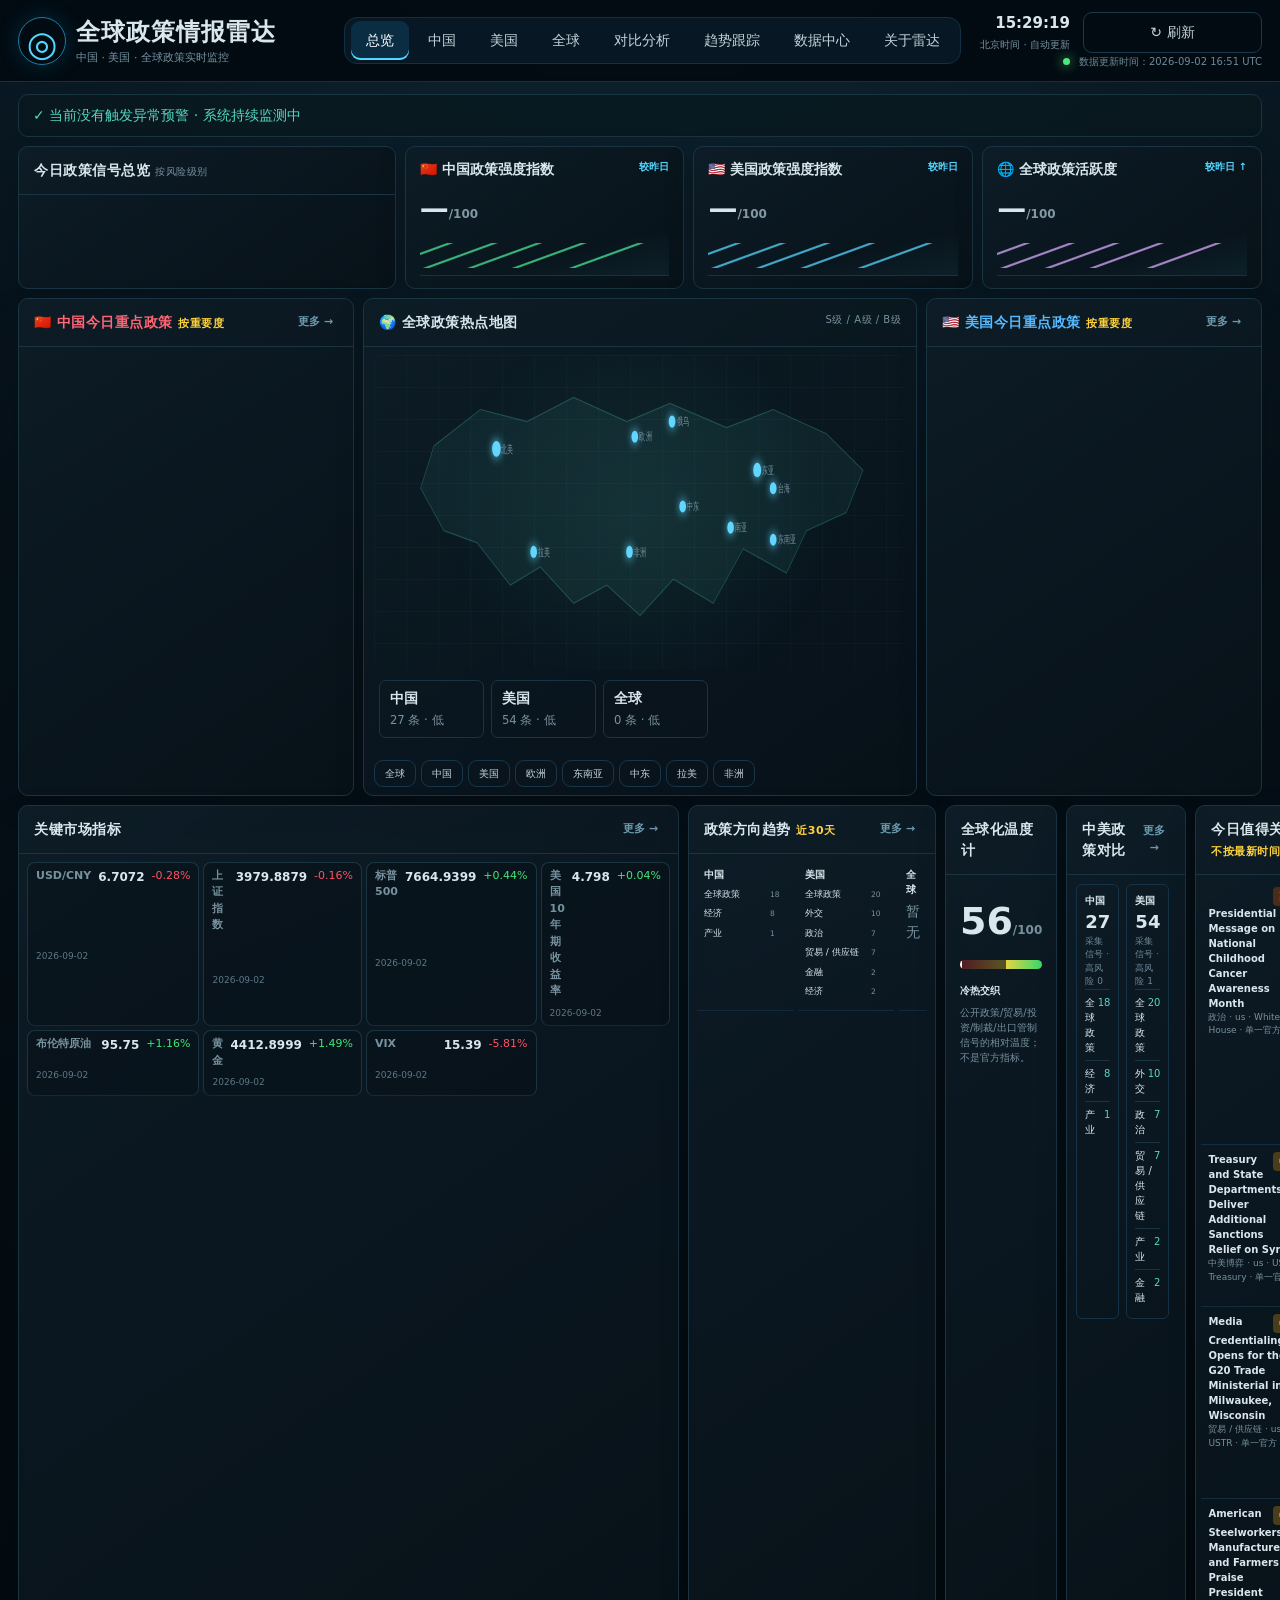
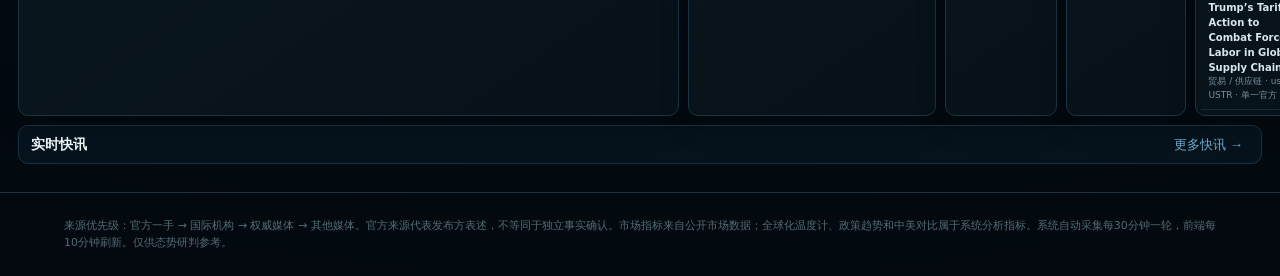
==== commit 0668d049: "feat: load comparison drill-down UI" ====
--- a/index.html
+++ b/index.html
@@ -1,28 +1,9 @@
-<!doctype html>
-<html lang="zh-CN"><head><meta charset="utf-8"><meta name="viewport" content="width=device-width,initial-scale=1"><meta name="theme-color" content="#071018"><title>全球政策情报雷达 · 中美 · 全球战略情报监控</title><link rel="stylesheet" href="styles.css"><link rel="stylesheet" href="dashboard-extra.css"><link rel="stylesheet" href="policy-radar.css"><link rel="stylesheet" href="home.css"></head><body>
-<header class="site-header"><div class="brand"><div class="brand-orbit">◎</div><div><div class="brand-title">全球政策情报雷达</div><div class="brand-sub">中国 · 美国 · 全球政策实时监控</div></div></div><nav class="main-nav" id="mainNav"><button class="nav-active" data-page="overview">总览</button><button data-page="china">中国</button><button data-page="us">美国</button><button data-page="global">全球</button><button data-page="compare">对比分析</button><button data-page="trends">趋势跟踪</button><button data-page="data">数据中心</button><button data-page="about">关于雷达</button></nav><div class="header-status"><strong id="clock">--:--:--</strong><span>北京时间 · 自动更新</span><button id="manualRefresh">↻ 刷新</button><span class="live-dot"></span><small id="updated">正在读取数据…</small></div></header>
-<main class="app-shell">
-<section class="page page-active" data-page-view="overview">
-  <section id="alerts" class="alerts"></section>
-  <section class="overview-kpis"><div class="policy-summary panel"><div class="panel-title">今日政策信号总览 <span class="sub">按风险级别</span></div><div id="policySummary" class="severity-grid"></div></div><div class="score-card panel china-score"><div class="score-head">🇨🇳 中国政策强度指数 <span id="chinaDelta">较昨日</span></div><div class="big-score" id="chinaScore">—<small>/100</small></div><div id="chinaSpark" class="spark"></div></div><div class="score-card panel us-score"><div class="score-head">🇺🇸 美国政策强度指数 <span id="usDelta">较昨日</span></div><div class="big-score" id="usScore">—<small>/100</small></div><div id="usSpark" class="spark"></div></div><div class="score-card panel global-score"><div class="score-head">🌐 全球政策活跃度 <span>较昨日 ↑</span></div><div class="big-score" id="globalScore">—<small>/100</small></div><div id="globalSpark" class="spark"></div></div></section>
-  <section class="home-columns"><section class="panel policy-list-panel"><div class="panel-title row"><span>🇨🇳 中国今日重点政策 <em>按重要度</em></span><button class="more-link" data-goto="china">更多 →</button></div><div id="homeChinaTop"></div></section><section class="panel home-map-panel"><div class="panel-title row"><span>🌍 全球政策热点地图</span><span class="sub">S级 / A级 / B级</span></div><div id="worldMap" class="world-map home-map"></div><div id="mapCards" class="map-cards"></div><div class="map-region-nav"><button data-region="all">全球</button><button data-region="china">中国</button><button data-region="us">美国</button><button data-region="global">欧洲</button><button data-region="global">东南亚</button><button data-region="global">中东</button><button data-region="global">拉美</button><button data-region="global">非洲</button></div></section><section class="panel policy-list-panel"><div class="panel-title row"><span>🇺🇸 美国今日重点政策 <em>按重要度</em></span><button class="more-link" data-goto="us">更多 →</button></div><div id="homeUsTop"></div></section></section>
-  <section class="home-lower"><section class="panel"><div class="panel-title row"><span>关键市场指标</span><button class="more-link" data-goto="data">更多 →</button></div><div id="marketIndicators" class="indicator-grid"></div></section><section class="panel"><div class="panel-title row"><span>政策方向趋势 <em>近30天</em></span><button class="more-link" data-goto="trends">更多 →</button></div><div id="policyDirection" class="direction-grid"></div></section><section class="panel"><div class="panel-title row"><span>全球化温度计</span></div><div id="globalTemp" class="temperature"></div></section><section class="panel"><div class="panel-title row"><span>中美政策对比</span><button class="more-link" data-goto="compare">更多 →</button></div><div id="policyCompare" class="compare-grid"></div></section><section class="panel"><div class="panel-title row"><span>今日值得关注 <em>按重要度，不按最新时间</em></span><button class="more-link" data-goto="data">更多 →</button></div><div id="todayFocus" class="focus-list"></div></section></section>
-  <section class="ticker"><strong>实时快讯</strong><div id="tickerItems"></div><button data-goto="data">更多快讯 →</button></section>
-</section>
-
+<!doctype html><html lang="zh-CN"><head><meta charset="utf-8"><meta name="viewport" content="width=device-width,initial-scale=1"><meta name="theme-color" content="#071018"><title>全球政策情报雷达 · 中美 · 全球战略情报监控</title><link rel="stylesheet" href="styles.css"><link rel="stylesheet" href="dashboard-extra.css"><link rel="stylesheet" href="policy-radar.css"><link rel="stylesheet" href="home.css"></head><body><header class="site-header"><div class="brand"><div class="brand-orbit">◎</div><div><div class="brand-title">全球政策情报雷达</div><div class="brand-sub">中国 · 美国 · 全球政策实时监控</div></div></div><nav class="main-nav" id="mainNav"><button class="nav-active" data-page="overview">总览</button><button data-page="china">中国</button><button data-page="us">美国</button><button data-page="global">全球</button><button data-page="compare">对比分析</button><button data-page="trends">趋势跟踪</button><button data-page="data">数据中心</button><button data-page="about">关于雷达</button></nav><div class="header-status"><strong id="clock">--:--:--</strong><span>北京时间 · 自动更新</span><button id="manualRefresh">↻ 刷新</button><span class="live-dot"></span><small id="updated">正在读取数据…</small></div></header><main class="app-shell">
+<section class="page page-active" data-page-view="overview"><section id="alerts" class="alerts"></section><section class="overview-kpis"><div class="policy-summary panel"><div class="panel-title">今日政策信号总览 <span class="sub">按风险级别</span></div><div id="policySummary" class="severity-grid"></div></div><div class="score-card panel china-score"><div class="score-head">🇨🇳 中国政策强度指数 <span id="chinaDelta">较昨日</span></div><div class="big-score" id="chinaScore">—<small>/100</small></div><div id="chinaSpark" class="spark"></div></div><div class="score-card panel us-score"><div class="score-head">🇺🇸 美国政策强度指数 <span id="usDelta">较昨日</span></div><div class="big-score" id="usScore">—<small>/100</small></div><div id="usSpark" class="spark"></div></div><div class="score-card panel global-score"><div class="score-head">🌐 全球政策活跃度 <span>较昨日 ↑</span></div><div class="big-score" id="globalScore">—<small>/100</small></div><div id="globalSpark" class="spark"></div></div></section><section class="home-columns"><section class="panel policy-list-panel"><div class="panel-title row"><span>🇨🇳 中国今日重点政策 <em>按重要度</em></span><button class="more-link" data-goto="china">更多 →</button></div><div id="homeChinaTop"></div></section><section class="panel home-map-panel"><div class="panel-title row"><span>🌍 全球政策热点地图</span><span class="sub">S级 / A级 / B级</span></div><div id="worldMap" class="world-map home-map"></div><div id="mapCards" class="map-cards"></div><div class="map-region-nav"><button data-region="all">全球</button><button data-region="china">中国</button><button data-region="us">美国</button><button data-region="global">欧洲</button><button data-region="global">东南亚</button><button data-region="global">中东</button><button data-region="global">拉美</button><button data-region="global">非洲</button></div></section><section class="panel policy-list-panel"><div class="panel-title row"><span>🇺🇸 美国今日重点政策 <em>按重要度</em></span><button class="more-link" data-goto="us">更多 →</button></div><div id="homeUsTop"></div></section></section><section class="home-lower"><section class="panel"><div class="panel-title row"><span>关键市场指标</span><button class="more-link" data-goto="data">更多 →</button></div><div id="marketIndicators" class="indicator-grid"></div></section><section class="panel"><div class="panel-title row"><span>政策方向趋势 <em>近30天</em></span><button class="more-link" data-goto="trends">更多 →</button></div><div id="policyDirection" class="direction-grid"></div></section><section class="panel"><div class="panel-title row"><span>全球化温度计</span></div><div id="globalTemp" class="temperature"></div></section><section class="panel"><div class="panel-title row"><span>中美政策对比</span><button class="more-link" data-goto="compare">更多 →</button></div><div id="policyCompare" class="compare-grid"></div></section><section class="panel"><div class="panel-title row"><span>今日值得关注 <em>按重要度，不按最新时间</em></span><button class="more-link" data-goto="data">更多 →</button></div><div id="todayFocus" class="focus-list"></div></section></section><section class="ticker"><strong>实时快讯</strong><div id="tickerItems"></div><button data-goto="data">更多快讯 →</button></section></section>
 <section class="page" data-page-view="china"><div class="page-heading"><div><span>🇨🇳 中国政策雷达</span><h2>中国政策驾驶舱</h2><p>政策原文 → 财政/金融支持 → 企业/行业 → 商品/价格 → 海关/统计 → 执行效果</p></div><span class="page-badge">OFFICIAL-FIRST</span></div><section id="policyRadar" class="panel policy-radar"><div class="item">正在读取中国政策驾驶舱…</div></section><section class="country-detail-grid"><section class="panel"><div class="panel-title">中国重点情报 · 按重要度</div><div id="chinaFeed"></div></section><section class="panel"><div class="panel-title">中国政策时间线</div><div id="chinaTimeline" class="timeline"></div></section></section></section>
-
 <section class="page" data-page-view="us"><div class="page-heading"><div><span>🇺🇸 美国政策雷达</span><h2>美国政策驾驶舱</h2><p>白宫 · 国务院 · 财政部 · 美联储 · 国防部 · 商务部 · USTR · 能源部等政策信号</p></div><span class="page-badge">FIRST-PARTY + MEDIA</span></div><section class="country-detail-grid"><section class="panel"><div class="panel-title">美国重点政策 · 按重要度</div><div id="usFeed"></div></section><section class="panel"><div class="panel-title">美国政策方向</div><div id="usDirection"></div><div class="panel-title second-title">未来观察</div><div id="usWatchlist" class="watchlist"></div></section></section></section>
-
 <section class="page" data-page-view="global"><div class="page-heading"><div><span>🌐 全球政策雷达</span><h2>全球政策与地缘态势</h2><p>国家风险、区域热点、贸易/供应链、能源、外交与全球政策信号</p></div><span class="page-badge">GLOBAL OSINT</span></div><section class="dashboard"><section class="panel map-panel"><div class="panel-title row"><span>全球地缘态势</span><span class="sub">点击热点查看相关情报</span></div><div id="globalWorldMap" class="world-map"></div></section><section class="panel"><div class="panel-title">未来 7–30 天重点观察</div><div id="watchlist" class="watchlist"></div></section></section><section class="panel matrix-panel"><div class="panel-title row"><span>全球国家风险矩阵</span><span class="sub">风险分数 · 日变化 · 主要驱动</span></div><div id="matrix" class="matrix"></div></section><section class="panel"><div class="panel-title">全球事件时间线</div><div id="timeline" class="timeline"></div></section></section>
-
-<section class="page" data-page-view="compare"><div class="page-heading"><div><span>⚖️ 中美政策对比</span><h2>中美政策结构对照</h2><p>以公开情报信号比较政策方向，不代表政策效果或概率预测</p></div></div><section class="compare-dashboard"><section class="panel"><div class="panel-title">政策方向趋势</div><div id="compareDirection" class="direction-grid"></div></section><section class="panel"><div class="panel-title">中美政策对比</div><div id="compareMain" class="compare-grid"></div></section><section class="panel"><div class="panel-title">关键市场指标</div><div id="compareMarket" class="indicator-grid"></div></section></section></section>
-
+<section class="page" data-page-view="compare"><div class="page-heading"><div><span>⚖️ 中美政策对比</span><h2>中美政策结构对照</h2><p>以公开情报信号比较政策方向，不代表政策效果或概率预测</p></div></div><section class="compare-dashboard"><section class="panel"><div class="panel-title">政策方向趋势</div><div id="compareDirection" class="direction-grid"></div></section><section class="panel"><div class="panel-title">中美政策对比 · 点击具体重点情报</div><div id="compareMain" class="compare-grid"></div></section><section class="panel"><div class="panel-title">关键市场指标</div><div id="compareMarket" class="indicator-grid"></div></section></section></section>
 <section class="page" data-page-view="trends"><div class="page-heading"><div><span>📈 趋势跟踪</span><h2>30日风险与政策趋势</h2><p>用于观察公开信息变化方向，不代表预测</p></div></div><section class="dashboard"><section class="panel trend-panel"><div class="panel-title">30日风险趋势</div><div id="trend" class="trend"></div><div id="trendLegend" class="trend-legend"></div></section><section class="panel"><div class="panel-title">政策方向趋势</div><div id="trendDirection" class="direction-grid"></div></section></section><section class="panel"><div class="panel-title">战略事件追踪 <span class="sub">点击事件中的具体情报可查看原文</span></div><div id="events" class="events"></div></section></section>
-
 <section class="page" data-page-view="data"><div class="page-heading"><div><span>🗄️ 数据中心</span><h2>实时情报与数据源</h2><p>官方一手 → 国际机构 → 权威媒体 → 其他媒体；GDELT用于公开信息发现</p></div><span id="collectionBadge" class="page-badge">监测中</span></div><section class="layout"><aside class="panel filters"><div class="panel-title">情报筛选</div><label>区域<select id="region"><option value="all">全部</option><option value="china">中国</option><option value="us">美国</option><option value="global">全球</option></select></label><label>领域<select id="category"><option value="all">全部领域</option><option>政治</option><option>金融</option><option>经济</option><option>产业</option><option>科技 / AI</option><option>国防</option><option>内政</option><option>国家安全</option><option>外交</option><option>贸易 / 供应链</option><option>能源 / 资源</option><option>中美博弈</option><option>全球政策</option></select></label><label>来源<select id="sourceTier"><option value="all">全部来源</option><option value="official">官方一手</option><option value="institution">国际机构</option><option value="major_media">权威媒体</option><option value="media">其他媒体</option></select></label><label>风险级别<select id="risk"><option value="all">全部</option><option value="critical">极高</option><option value="high">高</option><option value="medium">中</option><option value="low">低</option></select></label><input id="search" type="search" placeholder="搜索关键词…"><div class="legend"><span class="critical">● 极高</span><span class="high">● 高</span><span class="medium">● 中</span><span class="low">● 低</span></div></aside><section class="panel radar-panel"><div class="panel-title">实时风险雷达</div><div id="radar" class="radar"><div class="radar-ring r1"></div><div class="radar-ring r2"></div><div class="radar-ring r3"></div><div class="radar-cross"></div><div id="blips"></div></div><div id="hotspots" class="hotspots"></div></section><section class="panel feed-panel"><div class="panel-title row"><span>最新情报</span><span id="count"></span></div><div id="feed"></div></section></section><section class="panel events-panel"><div class="panel-title row"><span>战略事件追踪</span><span>按事件主题聚合 · 展开查看具体消息</span></div><div id="dataEvents" class="events"></div></section></section>
-
-<section class="page" data-page-view="about"><div class="page-heading"><div><span>◈ 关于雷达</span><h2>方法论、来源与数据说明</h2><p>本系统用于公开政策与地缘信息态势研判</p></div></div><section class="about-grid"><section class="panel"><div class="panel-title">来源层级</div><div class="method-list"><b>01 · 官方一手</b><span>政府部门、央行、监管机构、国际组织官方发布。</span><b>02 · 国际机构</b><span>UN、WTO、IMF、World Bank、IEA、OECD、BIS、IAEA 等公开数据。</span><b>03 · 权威媒体</b><span>Reuters、AP、AFP、FT、Bloomberg、WSJ、NYT 等用于交叉验证和发现。</span><b>04 · 公开发现层</b><span>GDELT用于全球新闻/公开网页发现，不等同官方事实源。</span></div></section><section class="panel"><div class="panel-title">准确性与验证</div><div class="method-list"><b>官方来源 ≠ 独立事实确认</b><span>系统会标注单一官方、双源交叉、多源交叉等状态。</span><b>重要度 ≠ 最新时间</b><span>重点政策与今日值得关注使用风险、战略领域、政策行动、潜在影响和来源层级等信号综合排序。</span><b>风险指数</b><span>用于衡量公开信息中的风险信号强弱，不是事件发生概率。</span><b>政策执行链</b><span>政策发布后继续观察财政/金融、企业、商品价格、海关/统计数据。</span><b>自动更新</b><span>数据采集每30分钟一轮；前端默认每10分钟刷新。</span></div></section></section></section>
-</main>
-<footer>来源优先级：官方一手 → 国际机构 → 权威媒体 → 其他媒体。官方来源代表发布方表述，不等同于独立事实确认。市场指标来自公开市场数据；全球化温度计、政策趋势和中美对比属于系统分析指标。系统自动采集每30分钟一轮，前端每10分钟刷新。仅供态势研判参考。</footer>
-<script src="app.js"></script><script src="policy-radar.js"></script><script src="home.js"></script><script src="ui-enhancements.js"></script></body></html>+<section class="page" data-page-view="about"><div class="page-heading"><div><span>◈ 关于雷达</span><h2>方法论、来源与数据说明</h2><p>本系统用于公开政策与地缘信息态势研判</p></div></div><section class="about-grid"><section class="panel"><div class="panel-title">来源层级</div><div class="method-list"><b>01 · 官方一手</b><span>政府部门、央行、监管机构、国际组织官方发布。</span><b>02 · 国际机构</b><span>UN、WTO、IMF、World Bank、IEA、OECD、BIS、IAEA 等公开数据。</span><b>03 · 权威媒体</b><span>Reuters、AP、AFP、FT、Bloomberg、WSJ、NYT 等用于交叉验证和发现。</span><b>04 · 公开发现层</b><span>GDELT用于全球新闻/公开网页发现，不等同官方事实源。</span></div></section><section class="panel"><div class="panel-title">准确性与验证</div><div class="method-list"><b>官方来源 ≠ 独立事实确认</b><span>系统会标注单一官方、双源交叉、多源交叉等状态。</span><b>重要度 ≠ 最新时间</b><span>重点政策与今日值得关注使用风险、战略领域、政策行动、潜在影响和来源层级等信号综合排序。</span><b>风险指数</b><span>用于衡量公开信息中的风险信号强弱，不是事件发生概率。</span><b>政策执行链</b><span>政策发布后继续观察财政/金融、企业、商品价格、海关/统计数据。</span><b>自动更新</b><span>数据采集每30分钟一轮；前端默认每10分钟刷新。</span></div></section></section></section></main><footer>来源优先级：官方一手 → 国际机构 → 权威媒体 → 其他媒体。官方来源代表发布方表述，不等同于独立事实确认。市场指标来自公开市场数据；全球化温度计、政策趋势和中美对比属于系统分析指标。系统自动采集每30分钟一轮，前端每10分钟刷新。仅供态势研判参考。</footer><script src="app.js"></script><script src="policy-radar.js"></script><script src="home.js"></script><script src="compare-enhancements.js"></script></body></html>
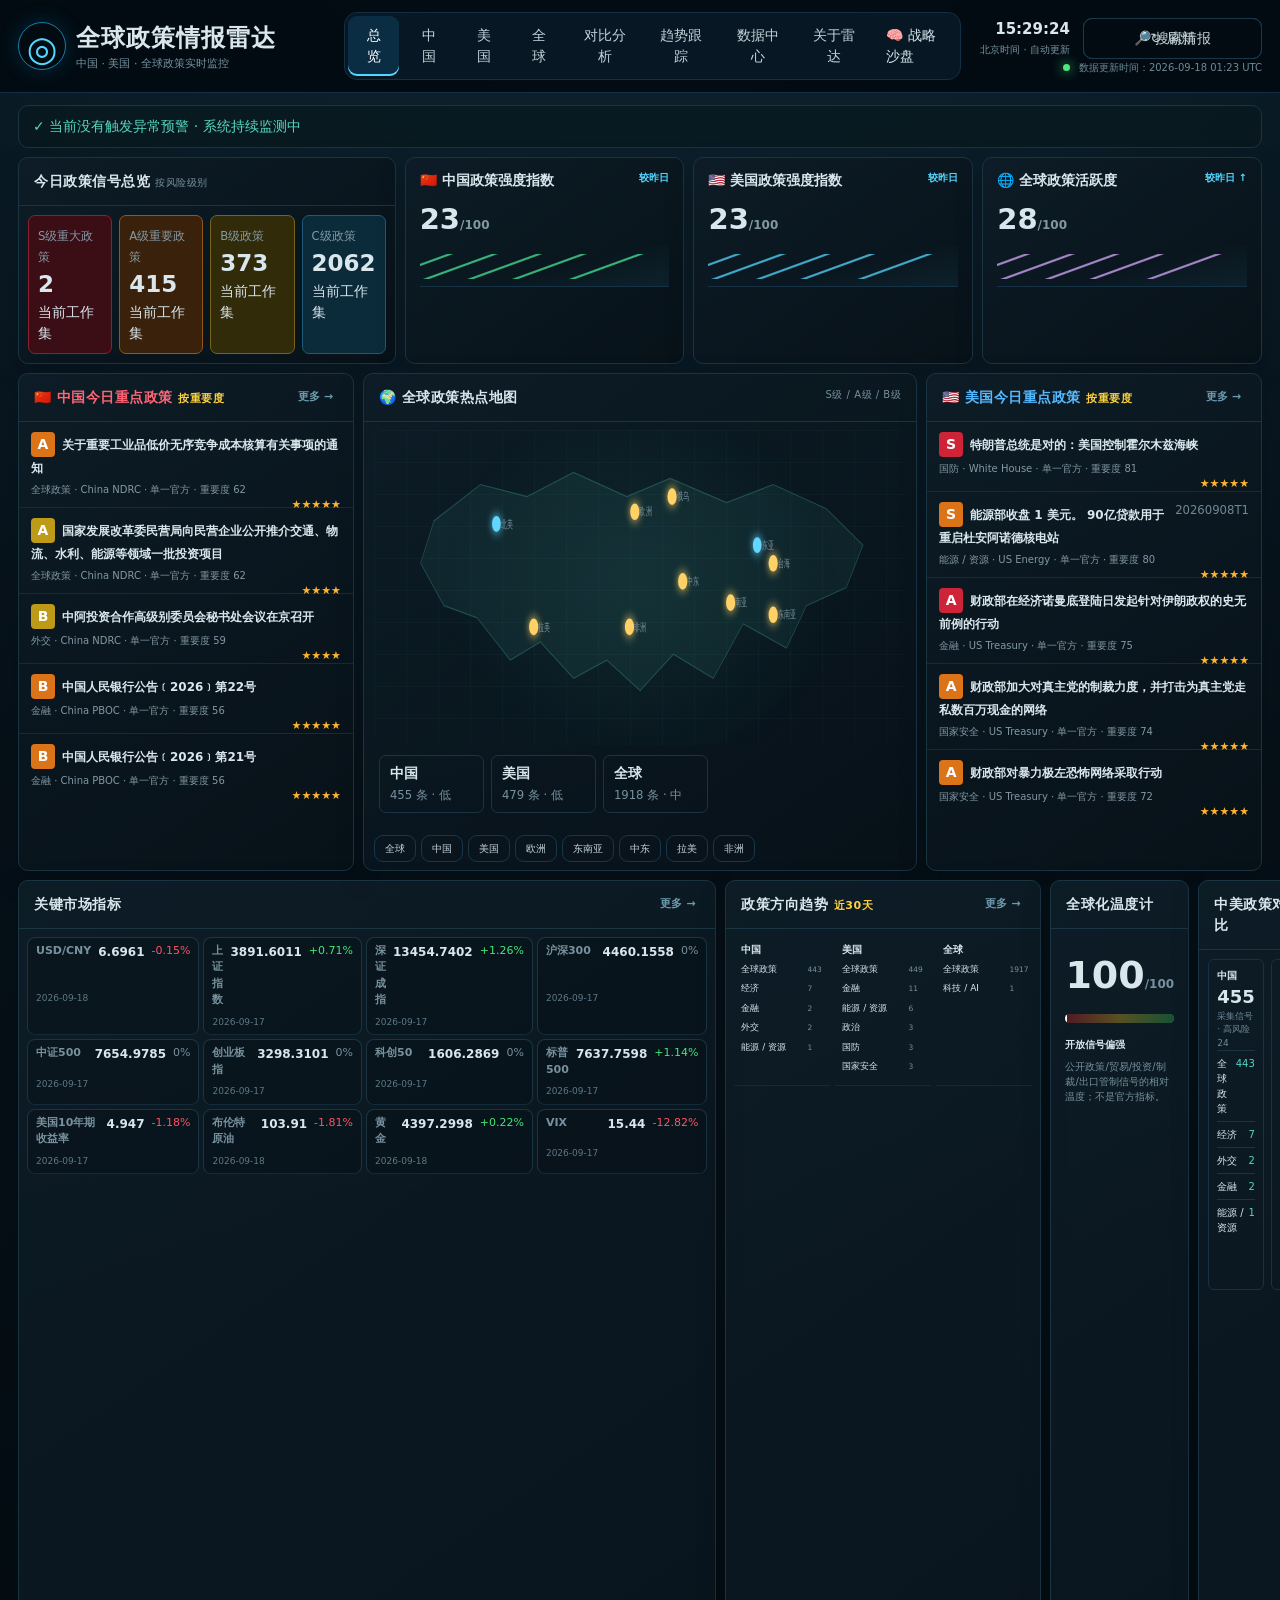
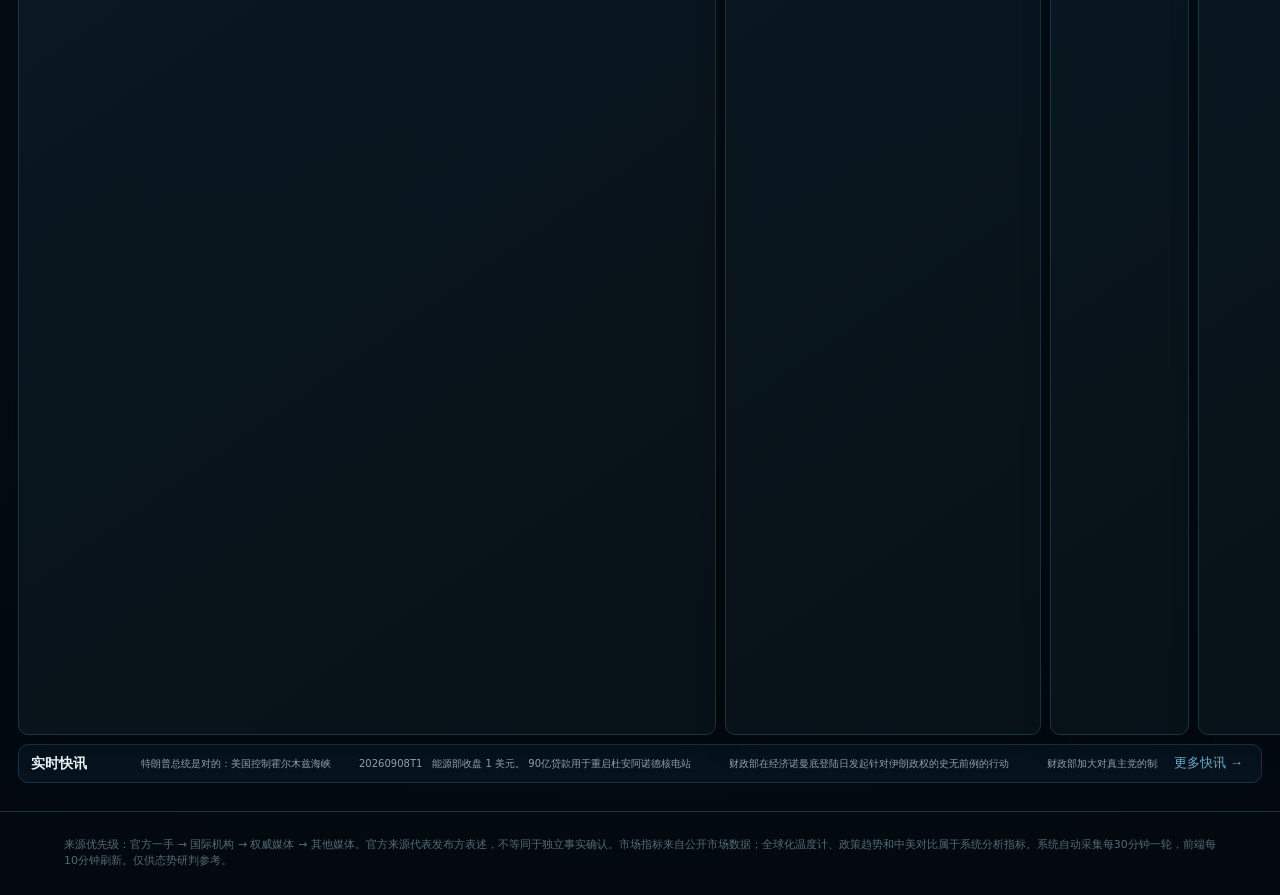
==== commit b1ccf673: "feat: add strategic sandbox to main navigation" ====
--- a/index.html
+++ b/index.html
@@ -1,4 +1,4 @@
-<!doctype html><html lang="zh-CN"><head><meta charset="utf-8"><meta name="viewport" content="width=device-width,initial-scale=1"><meta name="theme-color" content="#071018"><title>全球政策情报雷达 · 中美 · 全球战略情报监控</title><link rel="stylesheet" href="styles.css"><link rel="stylesheet" href="dashboard-extra.css"><link rel="stylesheet" href="policy-radar.css"><link rel="stylesheet" href="home.css"></head><body><header class="site-header"><div class="brand"><div class="brand-orbit">◎</div><div><div class="brand-title">全球政策情报雷达</div><div class="brand-sub">中国 · 美国 · 全球政策实时监控</div></div></div><nav class="main-nav" id="mainNav"><button class="nav-active" data-page="overview">总览</button><button data-page="china">中国</button><button data-page="us">美国</button><button data-page="global">全球</button><button data-page="compare">对比分析</button><button data-page="trends">趋势跟踪</button><button data-page="data">数据中心</button><button data-page="about">关于雷达</button></nav><div class="header-status"><strong id="clock">--:--:--</strong><span>北京时间 · 自动更新</span><button id="manualRefresh">↻ 刷新</button><span class="live-dot"></span><small id="updated">正在读取数据…</small></div></header><main class="app-shell">
+<!doctype html><html lang="zh-CN"><head><meta charset="utf-8"><meta name="viewport" content="width=device-width,initial-scale=1"><meta name="theme-color" content="#071018"><title>全球政策情报雷达 · 中美 · 全球战略情报监控</title><link rel="stylesheet" href="styles.css"><link rel="stylesheet" href="dashboard-extra.css"><link rel="stylesheet" href="policy-radar.css"><link rel="stylesheet" href="home.css"></head><body><header class="site-header"><div class="brand"><div class="brand-orbit">◎</div><div><div class="brand-title">全球政策情报雷达</div><div class="brand-sub">中国 · 美国 · 全球政策实时监控</div></div></div><nav class="main-nav" id="mainNav"><button class="nav-active" data-page="overview">总览</button><button data-page="china">中国</button><button data-page="us">美国</button><button data-page="global">全球</button><button data-page="compare">对比分析</button><button data-page="trends">趋势跟踪</button><button data-page="data">数据中心</button><button data-page="about">关于雷达</button><a href="scenario.html" style="display:inline-flex;align-items:center;padding:8px 12px;text-decoration:none;color:inherit;border-radius:8px">🧠 战略沙盘</a></nav><div class="header-status"><strong id="clock">--:--:--</strong><span>北京时间 · 自动更新</span><button id="manualRefresh">↻ 刷新</button><span class="live-dot"></span><small id="updated">正在读取数据…</small></div></header><main class="app-shell">
 <section class="page page-active" data-page-view="overview"><section id="alerts" class="alerts"></section><section class="overview-kpis"><div class="policy-summary panel"><div class="panel-title">今日政策信号总览 <span class="sub">按风险级别</span></div><div id="policySummary" class="severity-grid"></div></div><div class="score-card panel china-score"><div class="score-head">🇨🇳 中国政策强度指数 <span id="chinaDelta">较昨日</span></div><div class="big-score" id="chinaScore">—<small>/100</small></div><div id="chinaSpark" class="spark"></div></div><div class="score-card panel us-score"><div class="score-head">🇺🇸 美国政策强度指数 <span id="usDelta">较昨日</span></div><div class="big-score" id="usScore">—<small>/100</small></div><div id="usSpark" class="spark"></div></div><div class="score-card panel global-score"><div class="score-head">🌐 全球政策活跃度 <span>较昨日 ↑</span></div><div class="big-score" id="globalScore">—<small>/100</small></div><div id="globalSpark" class="spark"></div></div></section><section class="home-columns"><section class="panel policy-list-panel"><div class="panel-title row"><span>🇨🇳 中国今日重点政策 <em>按重要度</em></span><button class="more-link" data-goto="china">更多 →</button></div><div id="homeChinaTop"></div></section><section class="panel home-map-panel"><div class="panel-title row"><span>🌍 全球政策热点地图</span><span class="sub">S级 / A级 / B级</span></div><div id="worldMap" class="world-map home-map"></div><div id="mapCards" class="map-cards"></div><div class="map-region-nav"><button data-region="all">全球</button><button data-region="china">中国</button><button data-region="us">美国</button><button data-region="global">欧洲</button><button data-region="global">东南亚</button><button data-region="global">中东</button><button data-region="global">拉美</button><button data-region="global">非洲</button></div></section><section class="panel policy-list-panel"><div class="panel-title row"><span>🇺🇸 美国今日重点政策 <em>按重要度</em></span><button class="more-link" data-goto="us">更多 →</button></div><div id="homeUsTop"></div></section></section><section class="home-lower"><section class="panel"><div class="panel-title row"><span>关键市场指标</span><button class="more-link" data-goto="data">更多 →</button></div><div id="marketIndicators" class="indicator-grid"></div></section><section class="panel"><div class="panel-title row"><span>政策方向趋势 <em>近30天</em></span><button class="more-link" data-goto="trends">更多 →</button></div><div id="policyDirection" class="direction-grid"></div></section><section class="panel"><div class="panel-title row"><span>全球化温度计</span></div><div id="globalTemp" class="temperature"></div></section><section class="panel"><div class="panel-title row"><span>中美政策对比</span><button class="more-link" data-goto="compare">更多 →</button></div><div id="policyCompare" class="compare-grid"></div></section><section class="panel"><div class="panel-title row"><span>今日值得关注 <em>按重要度，不按最新时间</em></span><button class="more-link" data-goto="data">更多 →</button></div><div id="todayFocus" class="focus-list"></div></section></section><section class="ticker"><strong>实时快讯</strong><div id="tickerItems"></div><button data-goto="data">更多快讯 →</button></section></section>
 <section class="page" data-page-view="china"><div class="page-heading"><div><span>🇨🇳 中国政策雷达</span><h2>中国政策驾驶舱</h2><p>政策原文 → 财政/金融支持 → 企业/行业 → 商品/价格 → 海关/统计 → 执行效果</p></div><span class="page-badge">OFFICIAL-FIRST</span></div><section id="policyRadar" class="panel policy-radar"><div class="item">正在读取中国政策驾驶舱…</div></section><section class="country-detail-grid"><section class="panel"><div class="panel-title">中国重点情报 · 按重要度</div><div id="chinaFeed"></div></section><section class="panel"><div class="panel-title">中国政策时间线</div><div id="chinaTimeline" class="timeline"></div></section></section></section>
 <section class="page" data-page-view="us"><div class="page-heading"><div><span>🇺🇸 美国政策雷达</span><h2>美国政策驾驶舱</h2><p>白宫 · 国务院 · 财政部 · 美联储 · 国防部 · 商务部 · USTR · 能源部等政策信号</p></div><span class="page-badge">FIRST-PARTY + MEDIA</span></div><section class="country-detail-grid"><section class="panel"><div class="panel-title">美国重点政策 · 按重要度</div><div id="usFeed"></div></section><section class="panel"><div class="panel-title">美国政策方向</div><div id="usDirection"></div><div class="panel-title second-title">未来观察</div><div id="usWatchlist" class="watchlist"></div></section></section></section>
--- a/styles.css
+++ b/styles.css
@@ -1 +1,6 @@
-:root{--bg:#071018;--panel:#0b1620;--line:#1b3442;--text:#d9e7ed;--muted:#77919e;--accent:#55d6c2;--critical:#ff5263;--high:#ff9b55;--medium:#ffd166;--low:#62d6ff}*{box-sizing:border-box}body{margin:0;background:radial-gradient(circle at 70% 0,#102633 0,#071018 42%,#050b10 100%);color:var(--text);font:14px/1.5 Inter,system-ui,-apple-system,BlinkMacSystemFont,"Segoe UI",sans-serif}.topbar{padding:28px 5vw 20px;border-bottom:1px solid var(--line);display:flex;justify-content:space-between;gap:20px;align-items:flex-end}.eyebrow{color:var(--accent);font-size:11px;letter-spacing:2px}h1{margin:5px 0;font-size:28px}p{margin:0;color:var(--muted)}.status{color:var(--muted);white-space:nowrap}.dot{display:inline-block;width:8px;height:8px;background:var(--accent);border-radius:50%;box-shadow:0 0 12px var(--accent);margin-right:8px}main{max-width:1550px;margin:auto;padding:22px 5vw}.alerts{display:grid;gap:9px;margin-bottom:14px}.alert-card{border:1px solid var(--line);border-radius:10px;padding:12px 14px;background:rgba(28,13,17,.75);box-shadow:0 0 18px rgba(255,82,99,.06)}.alert-high{border-color:rgba(255,82,99,.55)}.alert-medium{border-color:rgba(255,155,85,.5);background:rgba(30,22,15,.72)}.alert-top{display:flex;align-items:center;gap:8px;color:var(--muted);font-size:11px}.alert-top time{margin-left:auto}.alert-badge{background:var(--critical);color:#16070a;border-radius:4px;padding:2px 6px;font-weight:800;letter-spacing:.7px}.alert-card h2{font-size:15px;margin:5px 0}.alert-card p{font-size:12px}.alert-card small{display:block;margin-top:5px;color:#9aaeb6}.alert-empty{border:1px solid var(--line);border-radius:10px;padding:10px 14px;color:var(--accent);background:rgba(7,24,28,.6)}.kpis{display:grid;grid-template-columns:repeat(6,1fr);gap:10px;margin-bottom:14px}.kpi,.panel{background:linear-gradient(145deg,rgba(13,28,38,.96),rgba(7,17,24,.98));border:1px solid var(--line);border-radius:10px}.kpi{padding:14px}.kpi b{font-size:25px}.kpi span{display:block;color:var(--muted);font-size:11px;margin-top:2px}.kpi .score{font-size:11px;color:var(--accent);margin-top:6px}.dashboard{display:grid;grid-template-columns:1.45fr .9fr;gap:14px;margin-bottom:14px}.panel-title{padding:13px 15px;border-bottom:1px solid var(--line);font-weight:700;letter-spacing:.5px}.row{display:flex;justify-content:space-between}.sub{font-size:10px;color:var(--muted);font-weight:400}.world-map{height:300px;margin:10px 15px 0;position:relative;border-radius:8px;overflow:hidden;background:radial-gradient(circle at 50% 50%,rgba(85,214,194,.08),transparent 65%),linear-gradient(rgba(85,214,194,.035) 1px,transparent 1px),linear-gradient(90deg,rgba(85,214,194,.035) 1px,transparent 1px);background-size:auto,32px 32px,32px 32px}.world-map svg{width:100%;height:100%}.map-outline{fill:rgba(85,214,194,.07);stroke:rgba(85,214,194,.25);stroke-width:1}.map-dot{cursor:pointer;filter:drop-shadow(0 0 5px currentColor)}.map-label{fill:var(--muted);font-size:9px}.map-cards{display:flex;gap:7px;flex-wrap:wrap;padding:10px 15px 14px}.map-card{border:1px solid var(--line);padding:7px 10px;border-radius:7px;min-width:105px}.map-card b{display:block}.map-card small{color:var(--muted)}.trend{height:300px;padding:12px 15px 0}.trend svg{width:100%;height:100%}.trend-grid{stroke:rgba(85,214,194,.12);stroke-width:1}.trend-line{fill:none;stroke:var(--accent);stroke-width:2.5}.trend-area{fill:rgba(85,214,194,.08)}.trend-dot{fill:var(--accent)}.trend-text{fill:var(--muted);font-size:9px}.trend-legend{padding:4px 15px 14px;color:var(--muted);font-size:10px}.matrix-panel{margin-bottom:14px}.matrix{display:grid;grid-template-columns:repeat(4,1fr);gap:8px;padding:12px 15px 15px;max-height:520px;overflow:auto}.country{border:1px solid var(--line);border-radius:8px;padding:10px;background:rgba(4,12,18,.35)}.country .head{display:flex;justify-content:space-between;gap:8px}.country b{font-size:14px}.country small,.country p{font-size:10px;color:var(--muted)}.country .score{font-size:20px;font-weight:700}.arrow.up{color:var(--critical)}.arrow.down{color:var(--accent)}.arrow.flat{color:var(--muted)}.country .bar{height:4px;background:var(--line);border-radius:3px;overflow:hidden;margin:7px 0}.country .bar i{display:block;height:100%;background:var(--high)}.strategic-grid{display:grid;grid-template-columns:1.1fr .9fr;gap:14px;margin-bottom:14px}.timeline,.watchlist{padding:12px 15px;max-height:480px;overflow:auto}.timeline-item{display:grid;grid-template-columns:70px 1fr;gap:10px;padding:10px 0;border-bottom:1px solid var(--line)}.timeline-item:last-child{border:0}.timeline-date{color:var(--muted);font-size:10px}.timeline-item h3{margin:0 0 3px;font-size:12px}.watch{border:1px solid var(--line);border-radius:8px;padding:10px;margin-bottom:8px}.watch:last-child{margin-bottom:0}.watch h3{margin:0 0 4px;font-size:12px}.watch p{font-size:10px}.priority{float:right;font-size:10px;padding:2px 6px;border-radius:4px;background:#4b2b19;color:#ffb47d}.layout{display:grid;grid-template-columns:220px minmax(330px,1fr) minmax(400px,1.3fr);gap:14px}.filters label{display:block;padding:10px 15px 0;color:var(--muted);font-size:12px}.filters select,.filters input{width:100%;margin-top:5px;padding:9px;background:#071018;border:1px solid var(--line);color:var(--text);border-radius:6px}.filters input{margin:15px;width:calc(100% - 30px)}.legend{padding:18px 15px;display:grid;gap:5px;font-size:12px}.critical{color:var(--critical)}.high{color:var(--high)}.medium{color:var(--medium)}.low{color:var(--low)}.radar{height:430px;margin:15px;position:relative;overflow:hidden;background:repeating-linear-gradient(0deg,transparent 0 39px,rgba(85,214,194,.06) 40px),repeating-linear-gradient(90deg,transparent 0 39px,rgba(85,214,194,.06) 40px);border:1px solid #15303a;border-radius:50%}.radar:after{content:"";position:absolute;inset:0;background:conic-gradient(from 220deg,transparent 0 75%,rgba(85,214,194,.14) 80%,transparent 86%);animation:sweep 5s linear infinite}@keyframes sweep{to{transform:rotate(360deg)}}.radar-ring{position:absolute;border:1px solid rgba(85,214,194,.2);border-radius:50%;left:50%;top:50%;transform:translate(-50%,-50%)}.r1{width:33%;height:33%}.r2{width:66%;height:66%}.r3{width:100%;height:100%}.radar-cross{position:absolute;left:50%;top:0;bottom:0;border-left:1px solid rgba(85,214,194,.14)}.radar-cross:after{content:"";position:absolute;top:50%;left:-50vw;width:100vw;border-top:1px solid rgba(85,214,194,.14)}.blip{position:absolute;width:9px;height:9px;border-radius:50%;box-shadow:0 0 16px currentColor;z-index:2}.hotspots{padding:0 15px 15px;display:flex;flex-wrap:wrap;gap:7px}.tag{border:1px solid var(--line);padding:5px 8px;border-radius:20px;color:var(--muted)}.feed-panel{min-height:430px;max-height:520px;overflow:auto}.item{padding:14px 15px;border-bottom:1px solid var(--line)}.item:last-child{border:0}.item h3{font-size:14px;margin:0 0 5px}.meta{color:var(--muted);font-size:11px}.badge{float:right;border-radius:4px;padding:2px 6px;font-size:10px}.badge.极高{background:#4a1820;color:#ff8290}.badge.高{background:#4b2b19;color:#ffb47d}.badge.中{background:#493e19;color:#ffe092}.badge.低{background:#173c48;color:#82e3ff}a{color:inherit;text-decoration:none}.events-panel{margin-top:14px}.events{display:grid;grid-template-columns:repeat(3,1fr);gap:10px;padding:12px 15px 15px}.event{border:1px solid var(--line);border-radius:8px;padding:11px}.event h3{margin:0 0 5px;font-size:13px}.event p{font-size:11px}.event .bar{height:4px;background:var(--line);margin:8px 0;border-radius:3px;overflow:hidden}.event .bar i{display:block;height:100%;background:var(--high)}footer{padding:25px 5vw;color:#536b75;font-size:11px;border-top:1px solid var(--line)}@media(max-width:1100px){.kpis{grid-template-columns:repeat(3,1fr)}.layout{grid-template-columns:1fr 1fr}.filters{grid-column:1/-1}.dashboard,.strategic-grid{grid-template-columns:1fr}.matrix{grid-template-columns:repeat(3,1fr)}.events{grid-template-columns:1fr 1fr}}@media(max-width:700px){.topbar{display:block}.status{margin-top:12px}.kpis{grid-template-columns:repeat(2,1fr)}.layout{grid-template-columns:1fr}.filters{display:block}.world-map{height:250px}.matrix{grid-template-columns:1fr 1fr}.events{grid-template-columns:1fr}.kpi b{font-size:22px}}
+:root{--bg:#071018;--panel:#0b1620;--line:#1b3442;--text:#d9e7ed;--muted:#77919e;--accent:#55d6c2;--critical:#ff5263;--high:#ff9b55;--medium:#ffd166;--low:#62d6ff}*{box-sizing:border-box}body{margin:0;background:radial-gradient(circle at 70% 0,#102633 0,#071018 42%,#050b10 100%);color:var(--text);font:14px/1.5 Inter,system-ui,-apple-system,BlinkMacSystemFont,"Segoe UI",sans-serif}.topbar{padding:28px 5vw 20px;border-bottom:1px solid var(--line);display:flex;justify-content:space-between;gap:20px;align-items:flex-end}.eyebrow{color:var(--accent);font-size:11px;letter-spacing:2px}h1{margin:5px 0;font-size:28px}p{margin:0;color:var(--muted)}.status{color:var(--muted);white-space:nowrap}.dot{display:inline-block;width:8px;height:8px;background:var(--accent);border-radius:50%;box-shadow:0 0 12px var(--accent);margin-right:8px}main{max-width:1550px;margin:auto;padding:22px 5vw}.alerts{display:grid;gap:9px;margin-bottom:14px}.alert-card{border:1px solid var(--line);border-radius:10px;padding:12px 14px;background:rgba(28,13,17,.75);box-shadow:0 0 18px rgba(255,82,99,.06)}.alert-high{border-color:rgba(255,82,99,.55)}.alert-medium{border-color:rgba(255,155,85,.5);background:rgba(30,22,15,.72)}.alert-top{display:flex;align-items:center;gap:8px;color:var(--muted);font-size:11px}.alert-top time{margin-left:auto}.alert-badge{background:var(--critical);color:#16070a;border-radius:4px;padding:2px 6px;font-weight:800;letter-spacing:.7px}.alert-card h2{font-size:15px;margin:5px 0}.alert-card p{font-size:12px}.alert-card small{display:block;margin-top:5px;color:#9aaeb6}.alert-empty{border:1px solid var(--line);border-radius:10px;padding:10px 14px;color:var(--accent);background:rgba(7,24,28,.6)}.kpis{display:grid;grid-template-columns:repeat(6,1fr);gap:10px;margin-bottom:14px}.kpi,.panel{background:linear-gradient(145deg,rgba(13,28,38,.96),rgba(7,17,24,.98));border:1px solid var(--line);border-radius:10px}.kpi{padding:14px}.kpi b{font-size:25px}.kpi span{display:block;color:var(--muted);font-size:11px;margin-top:2px}.kpi .score{font-size:11px;color:var(--accent);margin-top:6px}.dashboard{display:grid;grid-template-columns:1.45fr .9fr;gap:14px;margin-bottom:14px}.panel-title{padding:13px 15px;border-bottom:1px solid var(--line);font-weight:700;letter-spacing:.5px}.row{display:flex;justify-content:space-between}.sub{font-size:10px;color:var(--muted);font-weight:400}.world-map{height:300px;margin:10px 15px 0;position:relative;border-radius:8px;overflow:hidden;background:radial-gradient(circle at 50% 50%,rgba(85,214,194,.08),transparent 65%),linear-gradient(rgba(85,214,194,.035) 1px,transparent 1px),linear-gradient(90deg,rgba(85,214,194,.035) 1px,transparent 1px);background-size:auto,32px 32px,32px 32px}.world-map svg{width:100%;height:100%}.map-outline{fill:rgba(85,214,194,.07);stroke:rgba(85,214,194,.25);stroke-width:1}.map-dot{cursor:pointer;filter:drop-shadow(0 0 5px currentColor)}.map-label{fill:var(--muted);font-size:9px}.map-cards{display:flex;gap:7px;flex-wrap:wrap;padding:10px 15px 14px}.map-card{border:1px solid var(--line);padding:7px 10px;border-radius:7px;min-width:105px}.map-card b{display:block}.map-card small{color:var(--muted)}.trend{height:300px;padding:12px 15px 0}.trend svg{width:100%;height:100%}.trend-grid{stroke:rgba(85,214,194,.12);stroke-width:1}.trend-line{fill:none;stroke:var(--accent);stroke-width:2.5}.trend-area{fill:rgba(85,214,194,.08)}.trend-dot{fill:var(--accent)}.trend-text{fill:var(--muted);font-size:9px}.trend-legend{padding:4px 15px 14px;color:var(--muted);font-size:10px}.matrix-panel{margin-bottom:14px}.matrix{display:grid;grid-template-columns:repeat(4,1fr);gap:8px;padding:12px 15px 15px;max-height:520px;overflow:auto}.country{border:1px solid var(--line);border-radius:8px;padding:10px;background:rgba(4,12,18,.35)}.country .head{display:flex;justify-content:space-between;gap:8px}.country b{font-size:14px}.country small,.country p{font-size:10px;color:var(--muted)}.country .score{font-size:20px;font-weight:700}.arrow.up{color:var(--critical)}.arrow.down{color:var(--accent)}.arrow.flat{color:var(--muted)}.country .bar{height:4px;background:var(--line);border-radius:3px;overflow:hidden;margin:7px 0}.country .bar i{display:block;height:100%;background:var(--high)}.strategic-grid{display:grid;grid-template-columns:1.1fr .9fr;gap:14px;margin-bottom:14px}.timeline,.watchlist{padding:12px 15px;max-height:480px;overflow:auto}.timeline-item{display:grid;grid-template-columns:70px 1fr;gap:10px;padding:10px 0;border-bottom:1px solid var(--line)}.timeline-item:last-child{border:0}.timeline-date{color:var(--muted);font-size:10px}.timeline-item h3{margin:0 0 3px;font-size:12px}.watch{border:1px solid var(--line);border-radius:8px;padding:10px;margin-bottom:8px}.watch:last-child{margin-bottom:0}.watch h3{margin:0 0 4px;font-size:12px}.watch p{font-size:10px}.priority{float:right;font-size:10px;padding:2px 6px;border-radius:4px;background:#4b2b19;color:#ffb47d}.layout{display:grid;grid-template-columns:220px minmax(330px,1fr) minmax(400px,1.3fr);gap:14px}.filters label{display:block;padding:10px 15px 0;color:var(--muted);font-size:12px}.filters select,.filters input{width:100%;margin-top:5px;padding:9px;background:#071018;border:1px solid var(--line);color:var(--text);border-radius:6px}.filters input{margin:15px;width:calc(100% - 30px)}.legend{padding:18px 15px;display:grid;gap:5px;font-size:12px}.critical{color:var(--critical)}.high{color:var(--high)}.medium{color:var(--medium)}.low{color:var(--low)}.radar{height:430px;margin:15px;position:relative;overflow:hidden;background:repeating-linear-gradient(0deg,transparent 0 39px,rgba(85,214,194,.06) 40px),repeating-linear-gradient(90deg,transparent 0 39px,rgba(85,214,194,.06) 40px);border:1px solid #15303a;border-radius:50%}.radar:after{content:"";position:absolute;inset:0;background:conic-gradient(from 220deg,transparent 0 75%,rgba(85,214,194,.14) 80%,transparent 86%);animation:sweep 5s linear infinite}@keyframes sweep{to{transform:rotate(360deg)}}.radar-ring{position:absolute;border:1px solid rgba(85,214,194,.2);border-radius:50%;left:50%;top:50%;transform:translate(-50%,-50%)}.r1{width:33%;height:33%}.r2{width:66%;height:66%}.r3{width:100%;height:100%}.radar-cross{position:absolute;left:50%;top:0;bottom:0;border-left:1px solid rgba(85,214,194,.14)}.radar-cross:after{content:"";position:absolute;top:50%;left:-50vw;width:100vw;border-top:1px solid rgba(85,214,194,.14)}.blip{position:absolute;width:9px;height:9px;border-radius:50%;box-shadow:0 0 16px currentColor;z-index:2}.hotspots{padding:0 15px 15px;display:flex;flex-wrap:wrap;gap:7px}.tag{border:1px solid var(--line);padding:5px 8px;border-radius:20px;color:var(--muted)}.feed-panel{min-height:430px;max-height:520px;overflow:auto}.item{padding:14px 15px;border-bottom:1px solid var(--line)}.item:last-child{border:0}.item h3{font-size:14px;margin:0 0 5px}.meta{color:var(--muted);font-size:11px}.badge{float:right;border-radius:4px;padding:2px 6px;font-size:10px}.badge.极高{background:#4a1820;color:#ff8290}.badge.高{background:#4b2b19;color:#ffb47d}.badge.中{background:#493e19;color:#ffe092}.badge.低{background:#173c48;color:#82e3ff}a{color:inherit;text-decoration:none}.events-panel{margin-top:14px}.events{display:grid;grid-template-columns:repeat(3,1fr);gap:10px;padding:12px 15px 15px}.event{border:1px solid var(--line);border-radius:8px;padding:11px}.event h3{margin:0 0 5px;font-size:13px}.event p{font-size:11px}.event .bar{height:4px;background:var(--line);margin:8px 0;border-radius:3px;overflow:hidden}.event .bar i{display:block;height:100%;background:var(--high)}
+/* 对比分析：中美重点信号——标题与正文始终按正常中文横向阅读，禁止被挤成一字一行 */
+#compareMain{display:grid;grid-template-columns:1fr 1fr;gap:14px;align-items:start}.compare-signal{min-width:0;overflow:hidden}.compare-signal-head{display:flex;align-items:center;justify-content:space-between;gap:12px;padding:15px 16px 11px;border-bottom:1px solid var(--line)}.compare-signal-title{display:flex;align-items:center;gap:9px;min-width:0}.compare-signal-title h3{margin:0;font-size:18px;line-height:1.25;white-space:nowrap}.compare-flag{font-size:22px;line-height:1}.compare-signal-count{flex:none;color:var(--accent);font-size:11px}.compare-signal-sub{padding:8px 16px;color:var(--muted);font-size:11px;border-bottom:1px solid rgba(27,52,66,.65)}.compare-news-list{padding:4px 10px 8px}.compare-news-item{display:grid;grid-template-columns:32px minmax(0,1fr);gap:9px;align-items:start;padding:10px 7px;border-bottom:1px solid rgba(27,52,66,.65);min-width:0;width:100%}.compare-news-item:last-child{border-bottom:0}.compare-news-item:hover{background:rgba(85,214,194,.045)}.compare-news-rank{font-size:11px;color:var(--accent);font-weight:800;text-align:center;padding-top:2px}.compare-news-body{display:block;min-width:0;width:100%}.compare-news-body strong{display:block;width:100%;font-size:13px;line-height:1.55;font-weight:650;min-width:0;white-space:normal;word-break:normal;overflow-wrap:break-word;writing-mode:horizontal-tb;text-orientation:mixed}.compare-news-meta{display:flex;align-items:center;gap:6px;margin-top:5px;white-space:nowrap;overflow:hidden;color:var(--muted);font-size:10px}.compare-news-meta b{padding:2px 5px;border-radius:3px;background:rgba(85,214,194,.08);color:var(--accent)}.compare-news-meta em{font-style:normal;padding:2px 5px;border:1px solid var(--line);border-radius:3px}.compare-empty{padding:18px;color:var(--muted)}
+/* 市场板块 */
+.market-board{display:grid;grid-template-columns:1fr 1fr;gap:12px}.market-section{min-width:0}.market-section h3{margin:0 0 8px;font-size:14px}.market-card{display:grid;grid-template-columns:minmax(100px,1fr) auto;gap:3px 10px;padding:10px 11px;margin-bottom:7px;border:1px solid var(--line);border-radius:7px;background:rgba(4,12,18,.35)}.market-card b{font-size:13px}.market-card small{display:block;color:var(--muted);font-size:9px}.market-card strong{font-size:16px;align-self:center}.market-card strong.up{color:var(--critical)}.market-card strong.down{color:var(--accent)}.market-card strong.flat{color:var(--muted)}.market-card>span{grid-column:1/-1;color:var(--muted);font-size:9px;white-space:nowrap;overflow:hidden;text-overflow:ellipsis}.market-note{display:block;margin:10px 15px 14px;color:var(--muted)}
+footer{padding:25px 5vw;color:#536b75;font-size:11px;border-top:1px solid var(--line)}@media(max-width:1100px){.kpis{grid-template-columns:repeat(3,1fr)}.layout{grid-template-columns:1fr 1fr}.filters{grid-column:1/-1}.dashboard,.strategic-grid{grid-template-columns:1fr}.matrix{grid-template-columns:repeat(3,1fr)}}@media(max-width:900px){#compareMain{grid-template-columns:1fr}.compare-news-body{display:block;width:100%}.compare-news-body strong{white-space:normal;word-break:normal;overflow-wrap:break-word}.compare-news-meta{justify-content:flex-start;overflow:hidden}.market-board{grid-template-columns:1fr}}@media(max-width:700px){.topbar{display:block}.status{margin-top:12px}.kpis{grid-template-columns:repeat(2,1fr)}.layout{grid-template-columns:1fr}.filters{display:block}.world-map{height:250px}.matrix{grid-template-columns:1fr 1fr}.events{grid-template-columns:1fr}.kpi b{font-size:22px}.compare-signal-title h3{font-size:16px}.compare-news-item{grid-template-columns:30px minmax(0,1fr)}.compare-news-body{display:block;width:100%}.compare-news-body strong{font-size:13px;line-height:1.55;white-space:normal;word-break:normal;overflow-wrap:break-word}.compare-news-meta{margin-top:5px}.market-card{grid-template-columns:1fr auto}}
--- a/home.css
+++ b/home.css
@@ -1 +1,3 @@
-:root{--cyan:#55d6ff;--green:#4ee77b;--red:#ff4058;--orange:#ff8b28;--yellow:#ffd33d;--blue:#4b9dff;--panel2:#07141f;--line2:#173247}body{background:radial-gradient(circle at 50% -20%,#102b3a 0,#061018 46%,#03090e 100%)}.site-header{min-height:76px;padding:12px 18px;display:grid;grid-template-columns:310px 1fr 285px;align-items:center;gap:16px;border-bottom:1px solid #143044;background:rgba(3,11,17,.94);position:sticky;top:0;z-index:20;backdrop-filter:blur(10px)}.brand{display:flex;align-items:center;gap:10px}.brand-orbit{width:48px;height:48px;border:1px solid #197da6;border-radius:50%;display:grid;place-items:center;color:var(--cyan);font-size:35px;box-shadow:0 0 20px #00698c55}.brand-title{font-size:24px;font-weight:800;letter-spacing:1px}.brand-sub{font-size:11px;color:#7693a2}.main-nav{display:flex;justify-content:center;gap:4px;background:#071824;border:1px solid #132f43;border-radius:13px;padding:3px}.main-nav button,.more-link,.map-region-nav button,.header-status button{border:0;background:transparent;color:#c4d4db;padding:9px 15px;border-radius:9px;cursor:pointer;font:inherit}.main-nav button:hover,.main-nav .nav-active{color:#fff;background:#0b2d43;box-shadow:inset 0 -2px 0 var(--cyan)}.header-status{display:grid;grid-template-columns:auto auto;justify-content:end;gap:1px 9px;text-align:right}.header-status strong{font-size:15px}.header-status span:not(.live-dot){font-size:10px;color:#7994a2}.header-status button{grid-row:1/3;grid-column:2;border:1px solid #1a384b;margin-left:4px}.live-dot{width:7px;height:7px;background:var(--green);border-radius:50%;box-shadow:0 0 12px var(--green);align-self:center;justify-self:end}.header-status small{font-size:10px;color:#6e8998}.app-shell{max-width:1600px;padding:12px 18px 28px}.page{display:none}.page-active{display:block}.overview-kpis{display:grid;grid-template-columns:1.35fr repeat(3,1fr);gap:9px;margin-bottom:9px}.panel{box-shadow:0 10px 30px rgba(0,0,0,.16)}.policy-summary{min-height:126px}.severity-grid{display:grid;grid-template-columns:repeat(4,1fr);gap:7px;padding:9px}.severity{border:1px solid var(--line2);border-radius:7px;padding:9px}.severity b{font-size:23px;display:block}.severity small{color:#8299a5}.severity.s{background:#3b0e16;border-color:#8d2030}.severity.a{background:#3a210b;border-color:#945719}.severity.b{background:#322b0a;border-color:#75641a}.severity.c{background:#0b2a3a;border-color:#1a5a7d}.score-card{padding:12px 14px;min-height:126px}.score-head{font-weight:700}.score-head span{float:right;color:var(--cyan);font-size:10px}.big-score{font-size:29px;font-weight:800;margin-top:7px}.big-score small{font-size:12px;color:#8298a4}.spark{height:42px;margin-top:3px;position:relative;background:linear-gradient(165deg,transparent 55%,rgba(85,214,255,.07));border-bottom:1px solid #163247;overflow:hidden}.spark:after{content:"";position:absolute;left:0;right:0;bottom:7px;height:25px;background:linear-gradient(160deg,transparent 0 8%,#55d6ff 9% 10%,transparent 11% 22%,#55d6ff 23% 24%,transparent 25% 36%,#55d6ff 37% 38%,transparent 39% 50%,#55d6ff 51% 52%,transparent 53% 68%,#55d6ff 69% 70%,transparent 71%);opacity:.75}.china-score .spark:after{filter:hue-rotate(310deg)}.global-score .spark:after{filter:hue-rotate(70deg)}.home-columns{display:grid;grid-template-columns:1fr 1.65fr 1fr;gap:9px;margin-bottom:9px}.policy-list-panel{min-height:390px}.policy-list-panel .panel-title{color:#e4edf1}.policy-list-panel:first-child .panel-title{color:#ff6575}.policy-list-panel:last-child .panel-title{color:#55baff}.panel-title em{font-style:normal;color:#ffd33d;font-size:11px}.more-link{padding:2px 5px;color:#6c99ad;font-size:11px}.policy-item{padding:10px 12px;border-bottom:1px solid #132b3a;min-height:70px}.policy-item:last-child{border-bottom:0}.grade{display:inline-block;min-width:24px;text-align:center;border-radius:4px;padding:2px 4px;font-weight:800;margin-right:7px;color:#fff}.grade.s{background:#cf2438}.grade.a{background:#db7319}.grade.b{background:#bd9b19}.grade.c{background:#1472a5}.policy-item h4{display:inline;font-size:12px}.policy-item p{font-size:10px;margin:4px 0 0;color:#8298a4}.policy-item small{float:right;color:#708894}.policy-stars{float:right;color:#ffb42e;font-size:11px}.home-map-panel{min-width:0}.home-map{height:315px;margin:8px 10px 0}.map-region-nav{display:flex;gap:5px;flex-wrap:wrap;padding:8px 10px}.map-region-nav button{border:1px solid #18364a;padding:5px 10px;font-size:10px}.map-region-nav button:hover{border-color:#1989c2;color:#fff}.home-lower{display:grid;grid-template-columns:1.05fr 1.05fr .8fr 1.1fr .9fr;gap:9px}.home-lower>.panel{min-height:230px}.indicator-grid{padding:8px;gap:4px}.indicator{padding:5px 8px;display:grid;grid-template-columns:1fr auto auto;gap:7px;border-bottom:1px solid #122a39;font-size:10px}.indicator strong{font-size:12px}.indicator small{grid-column:1/-1;color:#5e7887}.indicator .up{color:#42e875}.indicator .down{color:#ff5263}.direction-grid{padding:8px;gap:5px}.direction{padding:5px 7px;border-bottom:1px solid #122a39}.direction h3{font-size:10px;margin:0 0 4px}.direction div{display:grid;grid-template-columns:58px 1fr 16px;gap:4px;align-items:center;font-size:9px}.direction i{height:3px;background:var(--green);display:block}.temperature{padding:18px 14px}.temp-score{font-size:38px;text-align:center}.temp-score small{font-size:12px}.temp-bar{height:9px;border-radius:8px;background:linear-gradient(90deg,#e52e3e,#ffd33d,#35d96c);margin:10px 0;overflow:hidden}.temp-bar i{display:block;height:100%;background:#061018aa;border-left:2px solid #fff}.temperature b,.temperature p{font-size:10px}.compare-grid{padding:9px;display:grid;gap:7px}.compare{border:1px solid #153246;padding:8px;border-radius:6px}.compare h3{font-size:10px;margin:0}.compare>b{font-size:18px}.compare small{display:block;color:#6f8997}.focus-list{padding:5px}.focus-item{padding:7px;border-bottom:1px solid #142c3c}.focus-item h3{font-size:10px;margin:0}.focus-item p{font-size:9px}.ticker{display:grid;grid-template-columns:90px 1fr auto;gap:10px;align-items:center;margin-top:9px;border:1px solid #173247;border-radius:10px;background:#06121c;padding:8px 12px}.ticker strong{color:#eaf3f6}.ticker #tickerItems{display:flex;gap:28px;overflow:hidden;white-space:nowrap;color:#8da2ac;font-size:10px}.ticker button{background:none;border:0;color:#6ba9c6}.page-heading{display:flex;justify-content:space-between;align-items:center;padding:12px 4px 14px}.page-heading span:first-child{color:var(--cyan);font-size:12px}.page-heading h2{margin:3px 0;font-size:25px}.page-heading p{font-size:11px}.page-badge{border:1px solid #24506a!important;border-radius:20px;padding:6px 10px;color:#72c8ea!important;font-size:9px!important}.country-detail-grid,.compare-dashboard{display:grid;grid-template-columns:1.35fr .9fr;gap:12px}.compare-dashboard{grid-template-columns:1fr 1fr 1fr}.second-title{margin-top:10px}.method-list{display:grid;grid-template-columns:150px 1fr;padding:15px;gap:10px;font-size:12px}.method-list b{color:#8edcff}.method-list span{color:#8ba0aa}.about-grid{display:grid;grid-template-columns:1fr 1fr;gap:12px}.alerts{margin-bottom:9px}.alert-card{padding:8px 11px}.alert-card h2{font-size:12px}.alert-card p{font-size:10px}.collection-ok{color:var(--green)!important;border-color:#24653b!important}.collection-failed{color:#ff6575!important;border-color:#78303b!important}@media(max-width:1250px){.site-header{grid-template-columns:1fr}.brand{justify-content:center}.main-nav{overflow:auto;justify-content:flex-start}.header-status{justify-content:center}.overview-kpis{grid-template-columns:1fr 1fr}.home-columns,.home-lower{grid-template-columns:1fr 1fr}.home-map-panel{grid-column:1/-1}.country-detail-grid,.compare-dashboard,.about-grid{grid-template-columns:1fr}.home-lower>.panel{min-height:200px}}@media(max-width:700px){.app-shell{padding:8px}.site-header{padding:8px}.brand-title{font-size:20px}.overview-kpis,.home-columns,.home-lower{grid-template-columns:1fr}.severity-grid{grid-template-columns:1fr 1fr}.home-map-panel{grid-column:auto}.header-status{font-size:11px}.ticker{grid-template-columns:1fr}.ticker button{display:none}.method-list{grid-template-columns:1fr}.page-heading h2{font-size:20px}.main-nav button{padding:8px 10px;font-size:12px}}+:root{--cyan:#55d6ff;--green:#4ee77b;--red:#ff4058;--orange:#ff8b28;--yellow:#ffd33d;--blue:#4b9dff;--panel2:#07141f;--line2:#173247}body{background:radial-gradient(circle at 50% -20%,#102b3a 0,#061018 46%,#03090e 100%)}.site-header{min-height:76px;padding:12px 18px;display:grid;grid-template-columns:310px 1fr 285px;align-items:center;gap:16px;border-bottom:1px solid #143044;background:rgba(3,11,17,.94);position:sticky;top:0;z-index:20;backdrop-filter:blur(10px)}.brand{display:flex;align-items:center;gap:10px}.brand-orbit{width:48px;height:48px;border:1px solid #197da6;border-radius:50%;display:grid;place-items:center;color:var(--cyan);font-size:35px;box-shadow:0 0 20px #00698c55}.brand-title{font-size:24px;font-weight:800;letter-spacing:1px}.brand-sub{font-size:11px;color:#7693a2}.main-nav{display:flex;justify-content:center;gap:4px;background:#071824;border:1px solid #132f43;border-radius:13px;padding:3px}.main-nav button,.more-link,.map-region-nav button,.header-status button{border:0;background:transparent;color:#c4d4db;padding:9px 15px;border-radius:9px;cursor:pointer;font:inherit}.main-nav button:hover,.main-nav .nav-active{color:#fff;background:#0b2d43;box-shadow:inset 0 -2px 0 var(--cyan)}.header-status{display:grid;grid-template-columns:auto auto;justify-content:end;gap:1px 9px;text-align:right}.header-status strong{font-size:15px}.header-status span:not(.live-dot){font-size:10px;color:#7994a2}.header-status button{grid-row:1/3;grid-column:2;border:1px solid #1a384b;margin-left:4px}.live-dot{width:7px;height:7px;background:var(--green);border-radius:50%;box-shadow:0 0 12px var(--green);align-self:center;justify-self:end}.header-status small{font-size:10px;color:#6e8998}.app-shell{max-width:1600px;padding:12px 18px 28px}.page{display:none}.page-active{display:block}.overview-kpis{display:grid;grid-template-columns:1.35fr repeat(3,1fr);gap:9px;margin-bottom:9px}.panel{box-shadow:0 10px 30px rgba(0,0,0,.16)}.policy-summary{min-height:126px}.severity-grid{display:grid;grid-template-columns:repeat(4,1fr);gap:7px;padding:9px}.severity{border:1px solid var(--line2);border-radius:7px;padding:9px}.severity b{font-size:23px;display:block}.severity small{color:#8299a5}.severity.s{background:#3b0e16;border-color:#8d2030}.severity.a{background:#3a210b;border-color:#945719}.severity.b{background:#322b0a;border-color:#75641a}.severity.c{background:#0b2a3a;border-color:#1a5a7d}.score-card{padding:12px 14px;min-height:126px}.score-head{font-weight:700}.score-head span{float:right;color:var(--cyan);font-size:10px}.big-score{font-size:29px;font-weight:800;margin-top:7px}.big-score small{font-size:12px;color:#8298a4}.spark{height:42px;margin-top:3px;position:relative;background:linear-gradient(165deg,transparent 55%,rgba(85,214,255,.07));border-bottom:1px solid #163247;overflow:hidden}.spark:after{content:"";position:absolute;left:0;right:0;bottom:7px;height:25px;background:linear-gradient(160deg,transparent 0 8%,#55d6ff 9% 10%,transparent 11% 22%,#55d6ff 23% 24%,transparent 25% 36%,#55d6ff 37% 38%,transparent 39% 50%,#55d6ff 51% 52%,transparent 53% 68%,#55d6ff 69% 70%,transparent 71%);opacity:.75}.china-score .spark:after{filter:hue-rotate(310deg)}.global-score .spark:after{filter:hue-rotate(70deg)}.home-columns{display:grid;grid-template-columns:1fr 1.65fr 1fr;gap:9px;margin-bottom:9px}.policy-list-panel{min-height:390px}.policy-list-panel .panel-title{color:#e4edf1}.policy-list-panel:first-child .panel-title{color:#ff6575}.policy-list-panel:last-child .panel-title{color:#55baff}.panel-title em{font-style:normal;color:#ffd33d;font-size:11px}.more-link{padding:2px 5px;color:#6c99ad;font-size:11px}.policy-item{padding:10px 12px;border-bottom:1px solid #132b3a;min-height:70px}.policy-item:last-child{border-bottom:0}.grade{display:inline-block;min-width:24px;text-align:center;border-radius:4px;padding:2px 4px;font-weight:800;margin-right:7px;color:#fff}.grade.s{background:#cf2438}.grade.a{background:#db7319}.grade.b{background:#bd9b19}.grade.c{background:#1472a5}.policy-item h4{display:inline;font-size:12px}.policy-item p{font-size:10px;margin:4px 0 0;color:#8298a4}.policy-item small{float:right;color:#708894}.policy-stars{float:right;color:#ffb42e;font-size:11px}.home-map-panel{min-width:0}.home-map{height:315px;margin:8px 10px 0}.map-region-nav{display:flex;gap:5px;flex-wrap:wrap;padding:8px 10px}.map-region-nav button{border:1px solid #18364a;padding:5px 10px;font-size:10px}.map-region-nav button:hover{border-color:#1989c2;color:#fff}.home-lower{display:grid;grid-template-columns:1.05fr 1.05fr .8fr 1.1fr .9fr;gap:9px}.home-lower>.panel{min-height:230px}.indicator-grid{padding:8px;gap:4px}.indicator{padding:5px 8px;display:grid;grid-template-columns:1fr auto auto;gap:7px;border-bottom:1px solid #122a39;font-size:10px}.indicator strong{font-size:12px}.indicator small{grid-column:1/-1;color:#5e7887}.indicator .up{color:#42e875}.indicator .down{color:#ff5263}.direction-grid{padding:8px;gap:5px}.direction{padding:5px 7px;border-bottom:1px solid #122a39}.direction h3{font-size:10px;margin:0 0 4px}.direction div{display:grid;grid-template-columns:58px 1fr 16px;gap:4px;align-items:center;font-size:9px}.direction i{height:3px;background:var(--green);display:block}.temperature{padding:18px 14px}.temp-score{font-size:38px;text-align:center}.temp-score small{font-size:12px}.temp-bar{height:9px;border-radius:8px;background:linear-gradient(90deg,#e52e3e,#ffd33d,#35d96c);margin:10px 0;overflow:hidden}.temp-bar i{display:block;height:100%;background:#061018aa;border-left:2px solid #fff}.temperature b,.temperature p{font-size:10px}.compare-grid{padding:9px;display:grid;gap:7px}.compare{border:1px solid #153246;padding:8px;border-radius:6px}.compare h3{font-size:10px;margin:0}.compare>b{font-size:18px}.compare small{display:block;color:#6f8997}.focus-list{padding:5px}.focus-item{padding:7px;border-bottom:1px solid #142c3c}.focus-item h3{font-size:10px;margin:0}.focus-item p{font-size:9px}.ticker{display:grid;grid-template-columns:90px 1fr auto;gap:10px;align-items:center;margin-top:9px;border:1px solid #173247;border-radius:10px;background:#06121c;padding:8px 12px}.ticker strong{color:#eaf3f6}.ticker #tickerItems{display:flex;gap:28px;overflow:hidden;white-space:nowrap;color:#8da2ac;font-size:10px}.ticker button{background:none;border:0;color:#6ba9c6}.page-heading{display:flex;justify-content:space-between;align-items:center;padding:12px 4px 14px}.page-heading span:first-child{color:var(--cyan);font-size:12px}.page-heading h2{margin:3px 0;font-size:25px}.page-heading p{font-size:11px}.page-badge{border:1px solid #24506a!important;border-radius:20px;padding:6px 10px;color:#72c8ea!important;font-size:9px!important}.country-detail-grid,.compare-dashboard{display:grid;grid-template-columns:1.35fr .9fr;gap:12px}.compare-dashboard{grid-template-columns:1fr 1fr 1fr}.second-title{margin-top:10px}.method-list{display:grid;grid-template-columns:150px 1fr;padding:15px;gap:10px;font-size:12px}.method-list b{color:#8edcff}.method-list span{color:#8ba0aa}.about-grid{display:grid;grid-template-columns:1fr 1fr;gap:12px}.alerts{margin-bottom:9px}.alert-card{padding:8px 11px}.alert-card h2{font-size:12px}.alert-card p{font-size:10px}.collection-ok{color:var(--green)!important;border-color:#24653b!important}.collection-failed{color:#ff6575!important;border-color:#78303b!important}
+/* 中美重点信号：清晰的双栏情报卡片 */
+.compare-dashboard>.panel:nth-child(2){min-width:0}.compare-dashboard>.panel:nth-child(2)>.panel-title{font-size:14px;padding:12px 14px}.compare-dashboard>.panel:nth-child(2)>.compare-grid{grid-template-columns:repeat(2,minmax(0,1fr));gap:12px;padding:12px}.compare-signal{padding:0;overflow:hidden;border-radius:10px;background:linear-gradient(145deg,rgba(10,27,38,.98),rgba(5,14,21,.98));border-color:#1b3b4d;min-width:0}.compare-signal.compare-china{border-top:2px solid #ff6575}.compare-signal.compare-us{border-top:2px solid #55baff}.compare-signal-head{display:flex;align-items:center;justify-content:space-between;gap:10px;padding:12px 13px 7px}.compare-signal-title{display:flex;align-items:center;gap:8px;min-width:0}.compare-flag{font-size:20px;line-height:1}.compare-signal-title h3{margin:0;font-size:16px;line-height:1.25;font-weight:800;color:#eef7fa;white-space:nowrap}.compare-signal-count{flex:none;padding:3px 7px;border:1px solid #24495d;border-radius:12px;color:#9dc0cd;font-size:10px}.compare-china .compare-signal-count{color:#ff9aa5;border-color:#67323a}.compare-us .compare-signal-count{color:#8fd4ff;border-color:#2b536c}.compare-signal-sub{padding:0 13px 10px;color:#718b98;font-size:10px;border-bottom:1px solid #183443}.compare-news-list{padding:4px 10px 8px}.compare-news-item{display:grid;grid-template-columns:27px minmax(0,1fr);gap:8px;align-items:start;padding:9px 3px;border-bottom:1px solid #132d3b}.compare-news-item:last-child{border-bottom:0}.compare-news-rank{font:700 10px/24px ui-monospace,SFMono-Regular,Menlo,monospace;color:#587583;text-align:center}.compare-news-body{min-width:0}.compare-news-body strong{display:block;color:#dce9ee;font-size:12px;line-height:1.55;font-weight:650;white-space:normal;overflow-wrap:anywhere}.compare-news-item:hover{background:rgba(36,82,105,.16);border-radius:6px}.compare-news-item:hover .compare-news-body strong{color:#fff}.compare-news-meta{display:flex;align-items:center;flex-wrap:wrap;gap:5px 7px;margin-top:5px;color:#688592;font-size:9px;line-height:1.4}.compare-news-meta b{padding:1px 5px;border-radius:3px;background:#183342;color:#9fc4d2;font-size:9px}.compare-china .compare-news-meta b{background:#3c1720;color:#ff9aa5}.compare-us .compare-news-meta b{background:#123047;color:#8fd4ff}.compare-news-meta em{font-style:normal;color:#8da7b2}.compare-news-meta span{color:#607b88}.compare-empty{padding:20px 8px;text-align:center;color:#657f8c;font-size:11px}@media(max-width:1250px){.site-header{grid-template-columns:1fr}.brand{justify-content:center}.main-nav{overflow:auto;justify-content:flex-start}.header-status{justify-content:center}.overview-kpis{grid-template-columns:1fr 1fr}.home-columns,.home-lower{grid-template-columns:1fr 1fr}.home-map-panel{grid-column:1/-1}.country-detail-grid,.compare-dashboard,.about-grid{grid-template-columns:1fr}.home-lower>.panel{min-height:200px}}@media(max-width:700px){.app-shell{padding:8px}.site-header{padding:8px}.brand-title{font-size:20px}.overview-kpis,.home-columns,.home-lower{grid-template-columns:1fr}.severity-grid{grid-template-columns:1fr 1fr}.home-map-panel{grid-column:auto}.header-status{font-size:11px}.ticker{grid-template-columns:1fr}.ticker button{display:none}.method-list{grid-template-columns:1fr}.page-heading h2{font-size:20px}.main-nav button{padding:8px 10px;font-size:12px}.compare-dashboard>.panel:nth-child(2)>.compare-grid{grid-template-columns:1fr;padding:9px}.compare-signal-title h3{font-size:15px}.compare-news-body strong{font-size:12px}}
